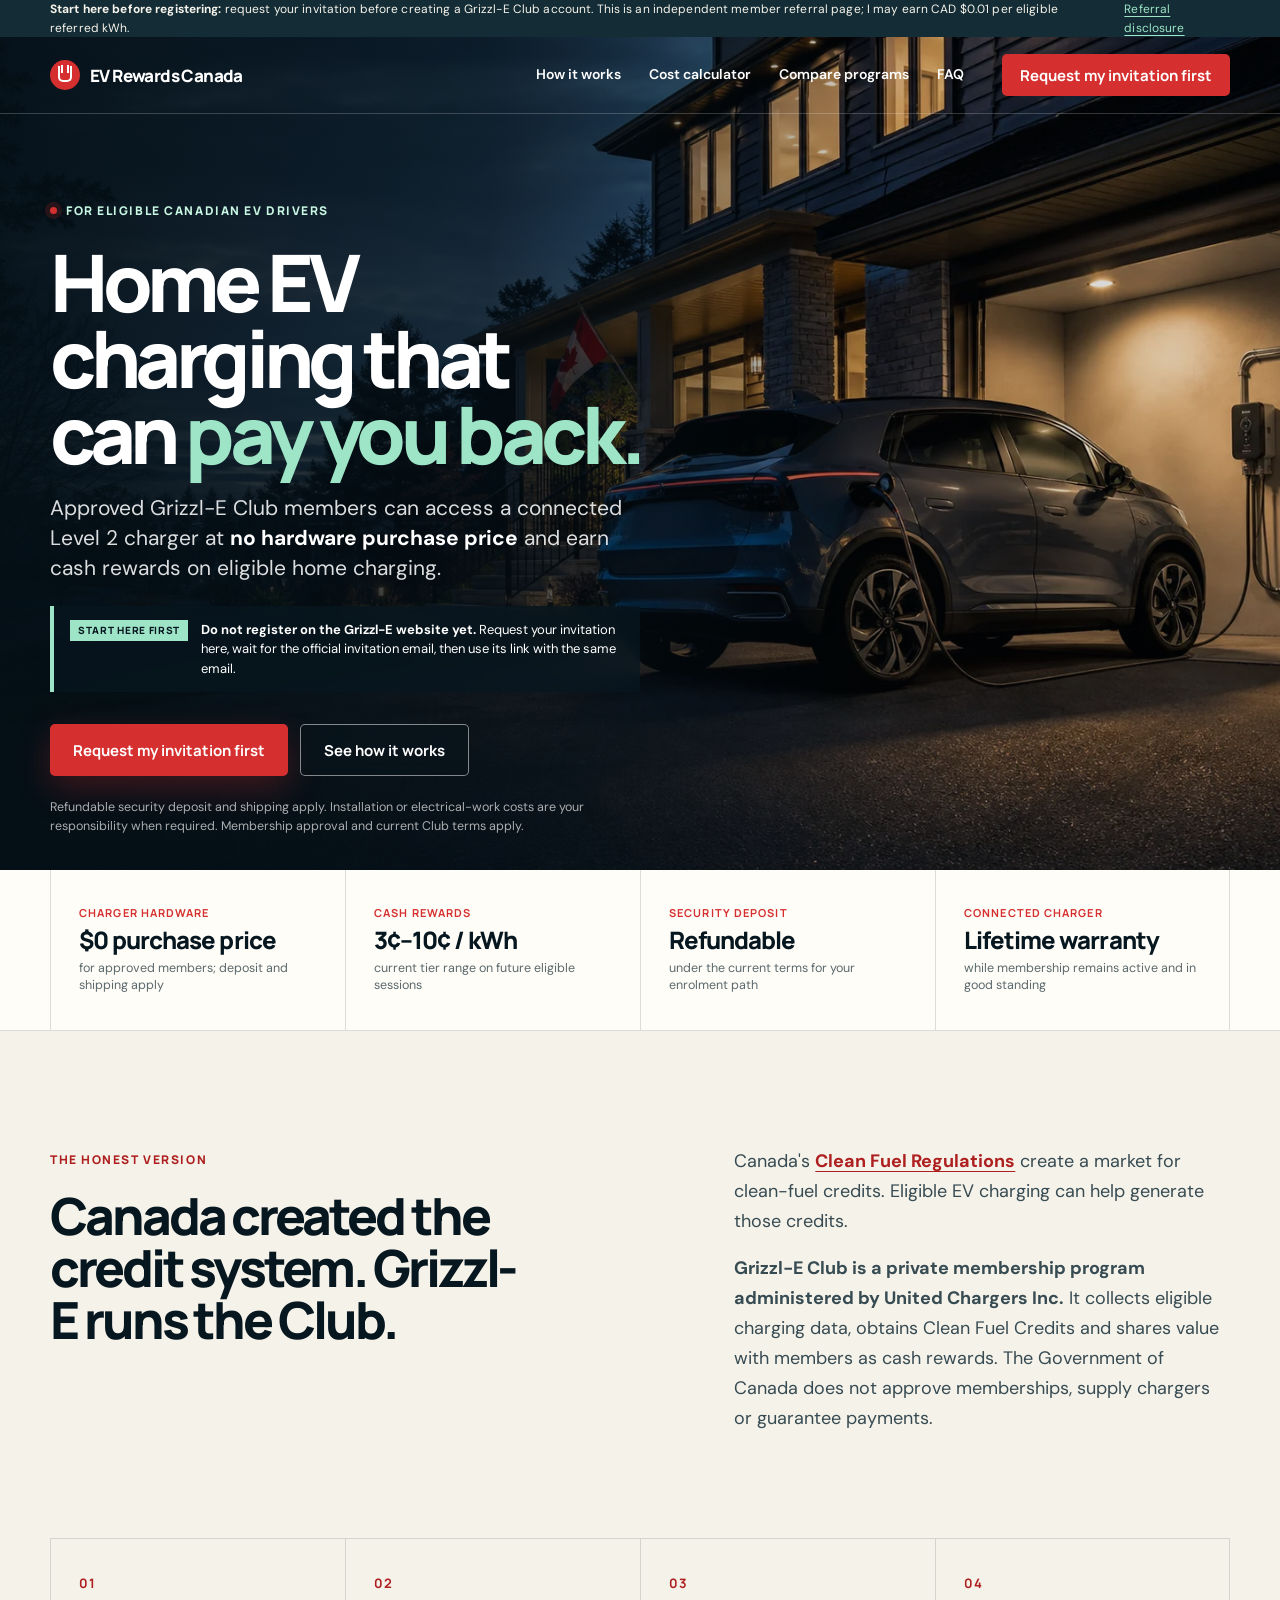
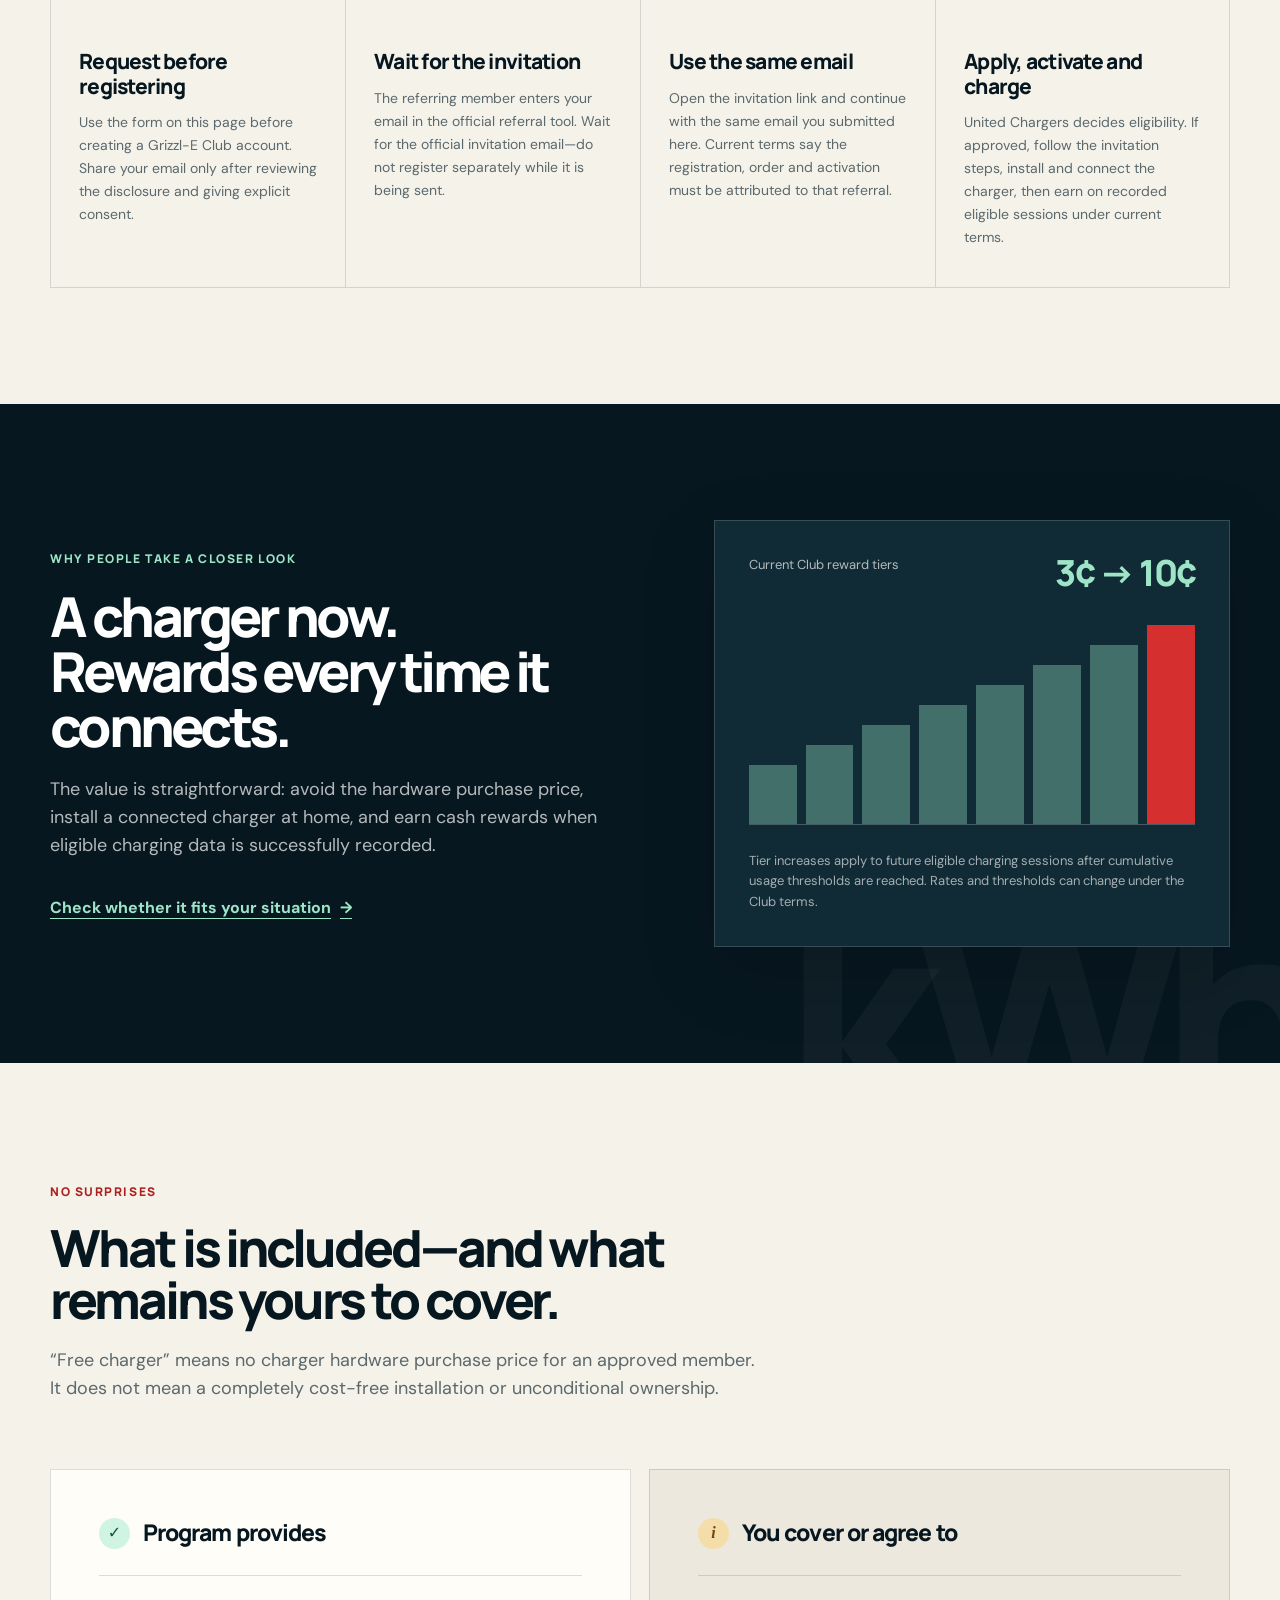
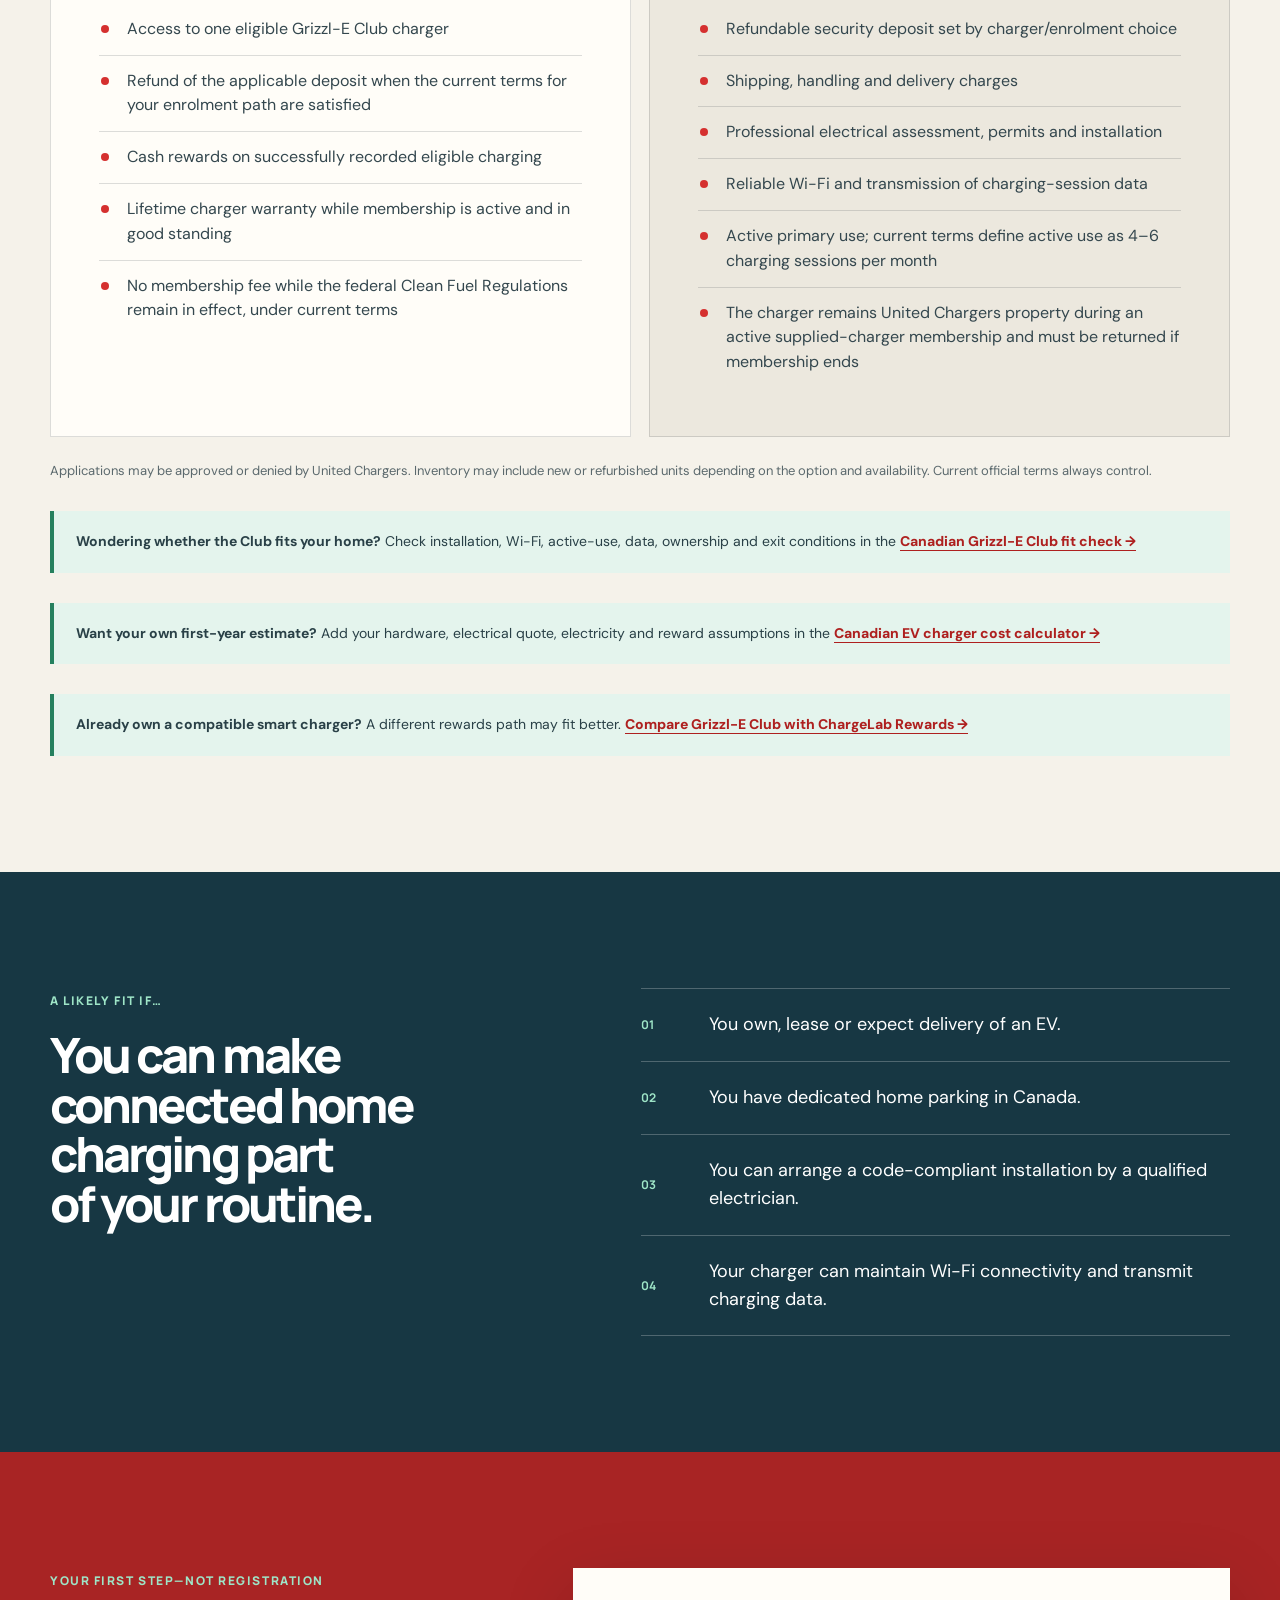
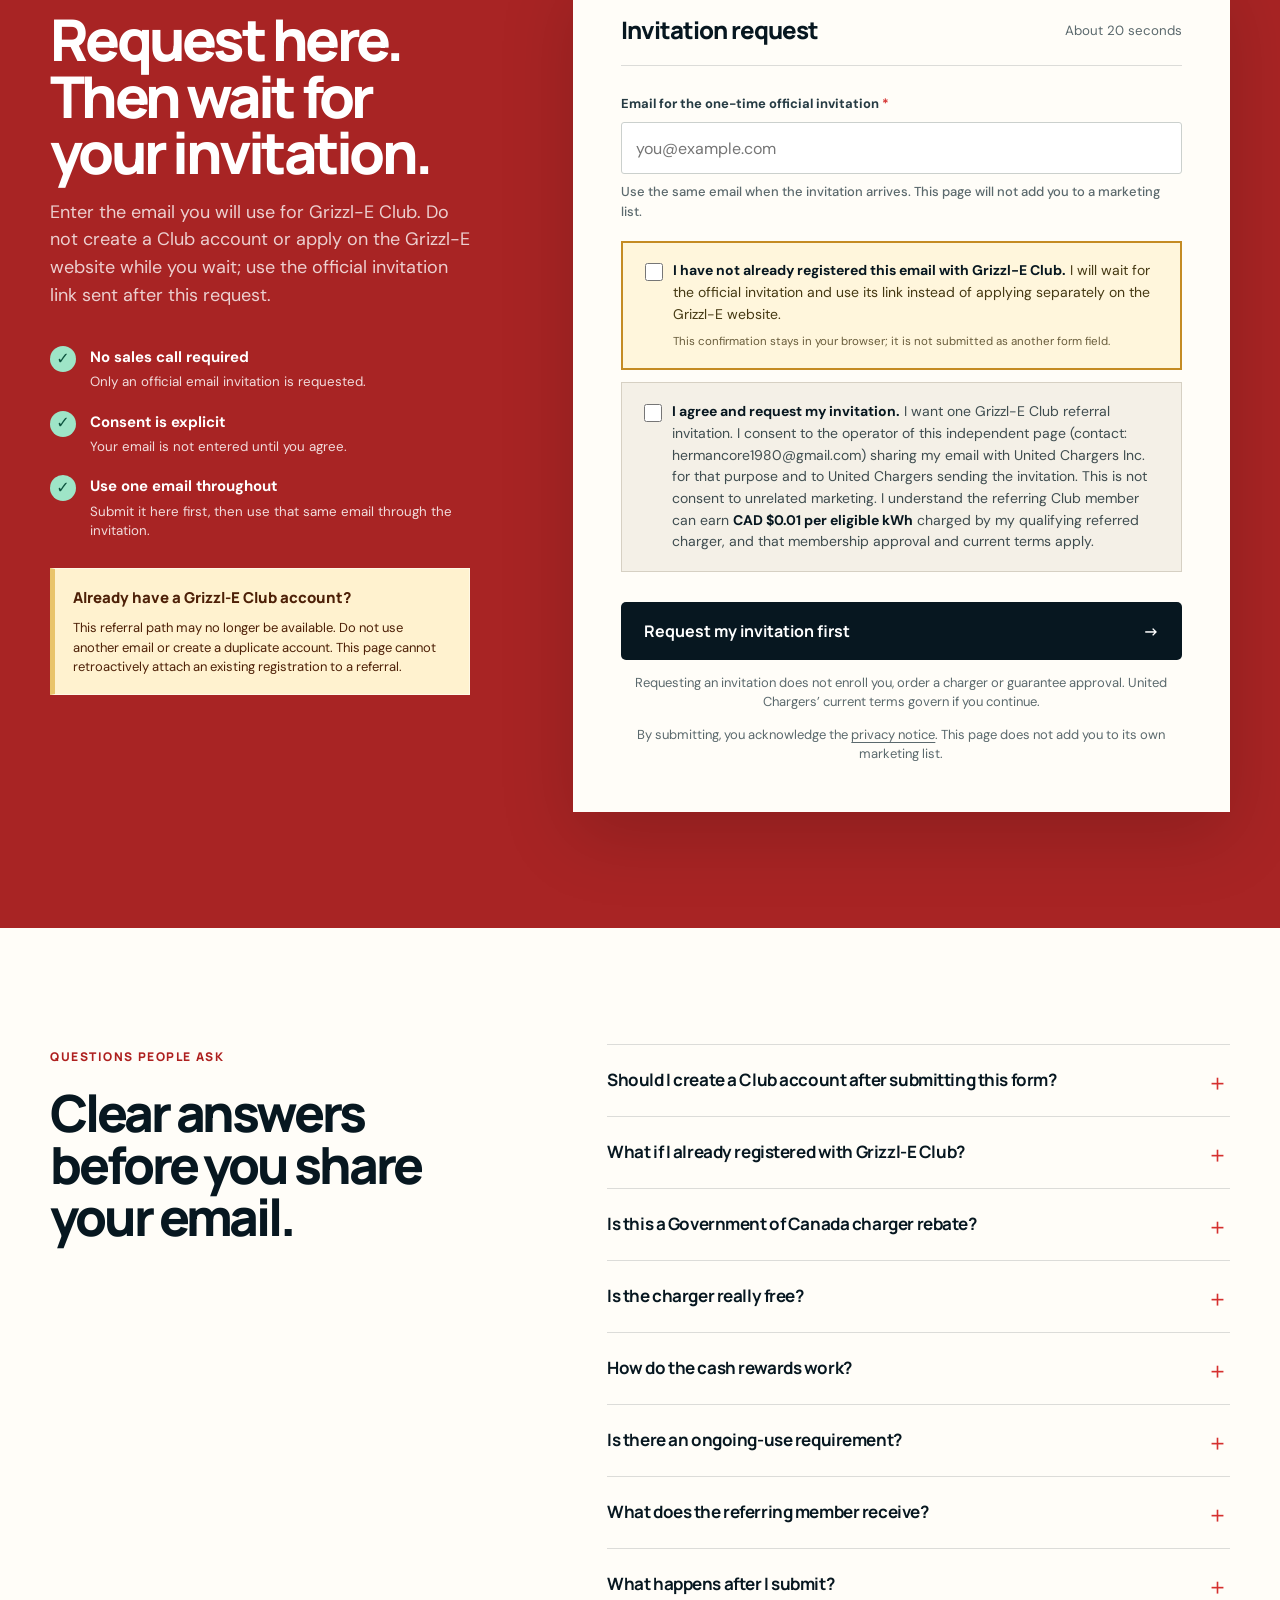
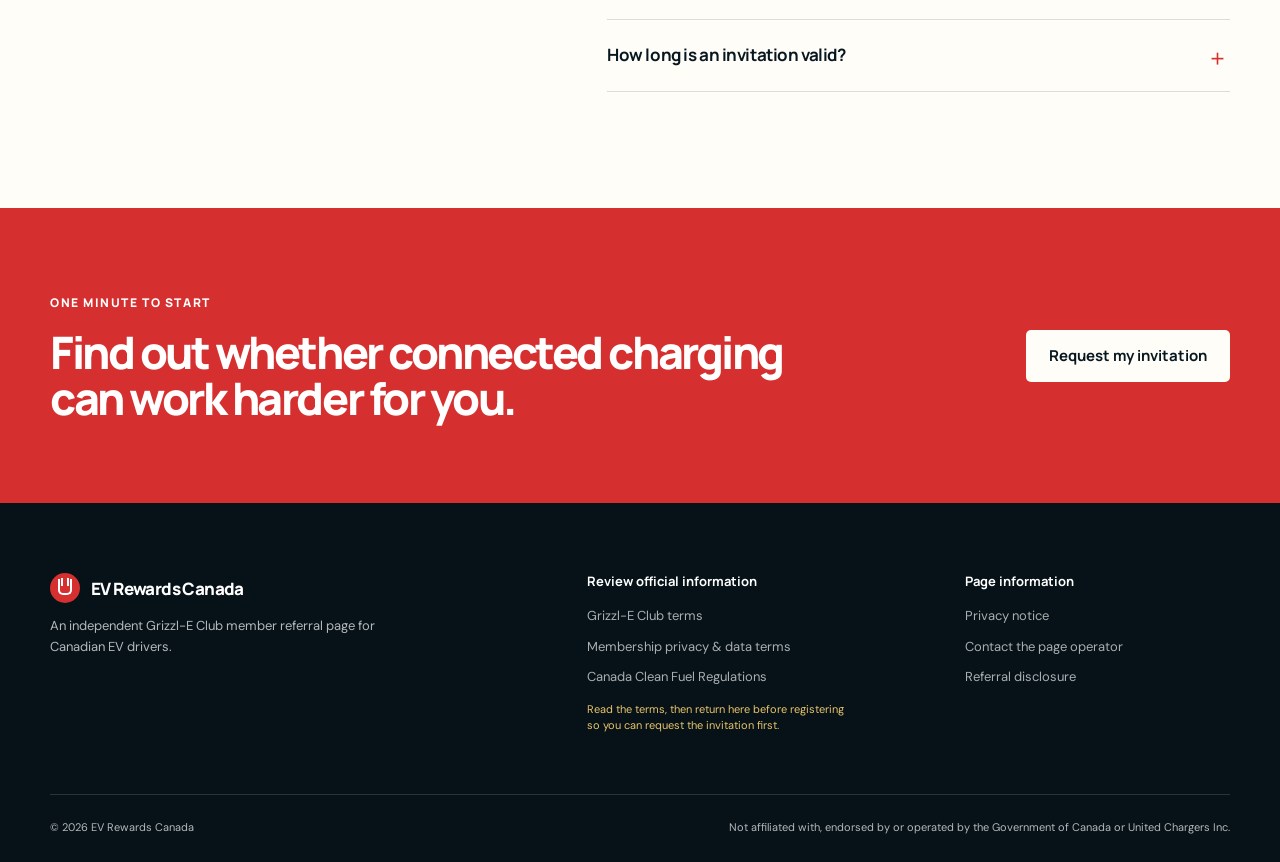
==== index.html @ 96d95bc6 "fix: refine invitation wait copy" ====
<!doctype html>
<html lang="en-CA">
<head>
  <meta charset="utf-8">
  <meta name="viewport" content="width=device-width,initial-scale=1,viewport-fit=cover">
  <meta name="theme-color" content="#071720">
  <meta name="robots" content="index,follow,max-image-preview:large">
  <meta name="description" content="Learn how eligible Canadian EV drivers can request a Grizzl-E Club charger at no hardware purchase price and earn cash rewards when charging at home. Terms, deposit, shipping and installation apply.">
  <link rel="canonical" href="https://www.evrewards.ca/">
  <meta property="og:type" content="website">
  <meta property="og:locale" content="en_CA">
  <meta property="og:site_name" content="EV Rewards Canada">
  <meta property="og:url" content="https://www.evrewards.ca/">
  <meta property="og:title" content="Grizzl-E Club charger at $0 hardware purchase price">
  <meta property="og:description" content="For eligible Canadian EV drivers. Approval, refundable deposit, shipping and installation or electrical-work costs may apply. Independent member referral.">
  <meta property="og:image" content="https://www.evrewards.ca/assets/og-ev-home.jpg">
  <meta property="og:image:secure_url" content="https://www.evrewards.ca/assets/og-ev-home.jpg">
  <meta property="og:image:width" content="1200">
  <meta property="og:image:height" content="630">
  <meta property="og:image:alt" content="An EV charging at a Canadian home with Grizzl-E Club offer terms and independent referral disclosure">
  <meta name="twitter:card" content="summary_large_image">
  <meta name="twitter:title" content="Grizzl-E Club charger at $0 hardware purchase price">
  <meta name="twitter:description" content="For eligible Canadian EV drivers. Approval, deposit, shipping and installation or electrical-work costs may apply.">
  <meta name="twitter:image" content="https://www.evrewards.ca/assets/og-ev-home.jpg">
  <meta name="twitter:image:alt" content="Canadian EV drivers: Grizzl-E Club charger at $0 hardware purchase price; costs and approval terms apply; independent member referral">
  <title>Home EV Charging Rewards | Independent Grizzl-E Club Referral</title>
  <link rel="icon" href="assets/favicon.svg" type="image/svg+xml">
  <link rel="preconnect" href="https://fonts.googleapis.com">
  <link rel="preconnect" href="https://fonts.gstatic.com" crossorigin>
  <link href="https://fonts.googleapis.com/css2?family=DM+Sans:wght@400;500;600;700&family=Manrope:wght@500;600;700;800&display=swap" rel="stylesheet">
  <link rel="stylesheet" href="styles.css?v=20260820-1">
</head>
<body>
  <a class="skip-link" href="#main">Skip to main content</a>

  <div class="disclosure-bar">
    <div class="wrap disclosure-inner">
      <span><strong>Start here before registering:</strong> request your invitation before creating a Grizzl-E Club account. This is an independent member referral page; I may earn CAD $0.01 per eligible referred kWh.</span>
      <a href="#referral-disclosure">Referral disclosure</a>
    </div>
  </div>

  <header class="site-header" id="top">
    <div class="wrap nav-wrap">
      <a class="brand" href="#top" aria-label="EV Rewards Canada home">
        <span class="brand-mark" aria-hidden="true"><span></span></span>
        <span>EV Rewards Canada</span>
      </a>
      <nav aria-label="Primary navigation">
        <a href="#how-it-works">How it works</a>
        <a href="ev-charger-cost-calculator-canada/">Cost calculator</a>
        <a href="grizzle-club-vs-chargelab-rewards-canada/">Compare programs</a>
        <a href="#faq">FAQ</a>
      </nav>
      <a class="button button-small" href="#request">Request my invitation first</a>
    </div>
  </header>

  <main id="main">
    <section class="hero">
      <img class="hero-image" src="assets/hero-ev-home.webp" alt="An electric vehicle charging at a Canadian home at dusk" width="1672" height="941" fetchpriority="high">
      <div class="hero-shade" aria-hidden="true"></div>
      <div class="wrap hero-content">
        <div class="hero-copy reveal">
          <div class="eyebrow"><span class="eyebrow-dot"></span> For eligible Canadian EV drivers</div>
          <h1>Home EV charging that can <em>pay you back.</em></h1>
          <p class="hero-lede">Approved Grizzl-E Club members can access a connected Level 2 charger at <strong>no hardware purchase price</strong> and earn cash rewards on eligible home charging.</p>
          <div class="invitation-first-callout" role="note">
            <span>Start here first</span>
            <p><strong>Do not register on the Grizzl-E website yet.</strong> Request your invitation here, wait for the official invitation email, then use its link with the same email.</p>
          </div>
          <div class="hero-actions">
            <a class="button button-primary" href="#request">Request my invitation first</a>
            <a class="button button-ghost" href="#how-it-works">See how it works</a>
          </div>
          <p class="hero-caveat">Refundable security deposit and shipping apply. Installation or electrical-work costs are your responsibility when required. Membership approval and current Club terms apply.</p>
        </div>
      </div>
    </section>

    <section class="quick-facts" aria-label="Program highlights">
      <div class="wrap facts-grid">
        <div class="fact reveal">
          <span class="fact-kicker">Charger hardware</span>
          <strong>$0 purchase price</strong>
          <span>for approved members; deposit and shipping apply</span>
        </div>
        <div class="fact reveal">
          <span class="fact-kicker">Cash rewards</span>
          <strong>3¢–10¢ / kWh</strong>
          <span>current tier range on future eligible sessions</span>
        </div>
        <div class="fact reveal">
          <span class="fact-kicker">Security deposit</span>
          <strong>Refundable</strong>
          <span>under the current terms for your enrolment path</span>
        </div>
        <div class="fact reveal">
          <span class="fact-kicker">Connected charger</span>
          <strong>Lifetime warranty</strong>
          <span>while membership remains active and in good standing</span>
        </div>
      </div>
    </section>

    <section class="section section-story" id="how-it-works">
      <div class="wrap split-intro">
        <div class="section-heading reveal">
          <span class="section-label">The honest version</span>
          <h2>Canada created the credit system. Grizzl-E runs the Club.</h2>
        </div>
        <div class="intro-copy reveal">
          <p>Canada's <a href="https://www.canada.ca/en/environment-climate-change/services/managing-pollution/energy-production/fuel-regulations/clean-fuel-regulations/about.html" target="_blank" rel="noopener">Clean Fuel Regulations</a> create a market for clean-fuel credits. Eligible EV charging can help generate those credits.</p>
          <p><strong>Grizzl-E Club is a private membership program administered by United Chargers Inc.</strong> It collects eligible charging data, obtains Clean Fuel Credits and shares value with members as cash rewards. The Government of Canada does not approve memberships, supply chargers or guarantee payments.</p>
        </div>
      </div>

      <div class="wrap process" role="group" aria-label="How the program works">
        <article class="process-step reveal">
          <span class="step-number">01</span>
          <h3>Request before registering</h3>
          <p>Use the form on this page before creating a Grizzl-E Club account. Share your email only after reviewing the disclosure and giving explicit consent.</p>
        </article>
        <article class="process-step reveal">
          <span class="step-number">02</span>
          <h3>Wait for the invitation</h3>
          <p>The referring member enters your email in the official referral tool. Wait for the official invitation email—do not register separately while it is being sent.</p>
        </article>
        <article class="process-step reveal">
          <span class="step-number">03</span>
          <h3>Use the same email</h3>
          <p>Open the invitation link and continue with the same email you submitted here. Current terms say the registration, order and activation must be attributed to that referral.</p>
        </article>
        <article class="process-step reveal">
          <span class="step-number">04</span>
          <h3>Apply, activate and charge</h3>
          <p>United Chargers decides eligibility. If approved, follow the invitation steps, install and connect the charger, then earn on recorded eligible sessions under current terms.</p>
        </article>
      </div>
    </section>

    <section class="section benefit-section">
      <div class="wrap benefit-layout">
        <div class="benefit-copy reveal">
          <span class="section-label light">Why people take a closer look</span>
          <h2>A charger now. Rewards every time it connects.</h2>
          <p>The value is straightforward: avoid the hardware purchase price, install a connected charger at home, and earn cash rewards when eligible charging data is successfully recorded.</p>
          <a class="text-link" href="#request">Check whether it fits your situation <span aria-hidden="true">→</span></a>
        </div>
        <div class="reward-ladder reveal" role="group" aria-label="Current cash reward tier range">
          <div class="ladder-head">
            <span>Current Club reward tiers</span>
            <strong>3¢ → 10¢</strong>
          </div>
          <div class="ladder-bars" aria-hidden="true">
            <span style="--h:30%"></span><span style="--h:40%"></span><span style="--h:50%"></span><span style="--h:60%"></span><span style="--h:70%"></span><span style="--h:80%"></span><span style="--h:90%"></span><span style="--h:100%"></span>
          </div>
          <p>Tier increases apply to future eligible charging sessions after cumulative usage thresholds are reached. Rates and thresholds can change under the Club terms.</p>
        </div>
      </div>
    </section>

    <section class="section" id="costs">
      <div class="wrap">
        <div class="section-heading narrow reveal">
          <span class="section-label">No surprises</span>
          <h2>What is included—and what remains yours to cover.</h2>
          <p>“Free charger” means no charger hardware purchase price for an approved member. It does not mean a completely cost-free installation or unconditional ownership.</p>
        </div>

        <div class="balance-grid">
          <article class="balance-card included reveal">
            <div class="balance-title"><span class="check-icon" aria-hidden="true">✓</span><h3>Program provides</h3></div>
            <ul>
              <li>Access to one eligible Grizzl-E Club charger</li>
              <li>Refund of the applicable deposit when the current terms for your enrolment path are satisfied</li>
              <li>Cash rewards on successfully recorded eligible charging</li>
              <li>Lifetime charger warranty while membership is active and in good standing</li>
              <li>No membership fee while the federal Clean Fuel Regulations remain in effect, under current terms</li>
            </ul>
          </article>
          <article class="balance-card responsibility reveal">
            <div class="balance-title"><span class="info-icon" aria-hidden="true">i</span><h3>You cover or agree to</h3></div>
            <ul>
              <li>Refundable security deposit set by charger/enrolment choice</li>
              <li>Shipping, handling and delivery charges</li>
              <li>Professional electrical assessment, permits and installation</li>
              <li>Reliable Wi-Fi and transmission of charging-session data</li>
              <li>Active primary use; current terms define active use as 4–6 charging sessions per month</li>
              <li>The charger remains United Chargers property during an active supplied-charger membership and must be returned if membership ends</li>
            </ul>
          </article>
        </div>
        <p class="terms-note reveal">Applications may be approved or denied by United Chargers. Inventory may include new or refurbished units depending on the option and availability. Current official terms always control.</p>
        <p class="comparison-promo reveal"><strong>Wondering whether the Club fits your home?</strong> Check installation, Wi-Fi, active-use, data, ownership and exit conditions in the <a href="is-grizzl-e-club-worth-it-canada/">Canadian Grizzl-E Club fit check →</a></p>
        <p class="comparison-promo reveal"><strong>Want your own first-year estimate?</strong> Add your hardware, electrical quote, electricity and reward assumptions in the <a href="ev-charger-cost-calculator-canada/">Canadian EV charger cost calculator →</a></p>
        <p class="comparison-promo reveal"><strong>Already own a compatible smart charger?</strong> A different rewards path may fit better. <a href="grizzle-club-vs-chargelab-rewards-canada/">Compare Grizzl-E Club with ChargeLab Rewards →</a></p>
      </div>
    </section>

    <section class="section fit-section">
      <div class="wrap fit-layout">
        <div class="fit-heading reveal">
          <span class="section-label">A likely fit if…</span>
          <h2>You can make connected home charging part of your routine.</h2>
        </div>
        <div class="fit-list reveal">
          <div><span>01</span><p>You own, lease or expect delivery of an EV.</p></div>
          <div><span>02</span><p>You have dedicated home parking in Canada.</p></div>
          <div><span>03</span><p>You can arrange a code-compliant installation by a qualified electrician.</p></div>
          <div><span>04</span><p>Your charger can maintain Wi-Fi connectivity and transmit charging data.</p></div>
        </div>
      </div>
    </section>

    <section class="section request-section" id="request">
      <div class="wrap request-layout">
        <div class="request-copy reveal">
          <span class="section-label light">Your first step—not registration</span>
          <h2>Request here. Then wait for your invitation.</h2>
          <p>Enter the email you will use for Grizzl-E Club. Do not create a Club account or apply on the Grizzl-E website while you wait; use the official invitation link sent after this request.</p>
          <div class="mini-proof">
            <span aria-hidden="true">✓</span>
            <div><strong>No sales call required</strong><small>Only an official email invitation is requested.</small></div>
          </div>
          <div class="mini-proof">
            <span aria-hidden="true">✓</span>
            <div><strong>Consent is explicit</strong><small>Your email is not entered until you agree.</small></div>
          </div>
          <div class="mini-proof">
            <span aria-hidden="true">✓</span>
            <div><strong>Use one email throughout</strong><small>Submit it here first, then use that same email through the invitation.</small></div>
          </div>
          <div class="already-registered-note" role="note">
            <strong>Already have a Grizzl-E Club account?</strong>
            <p>This referral path may no longer be available. Do not use another email or create a duplicate account. This page cannot retroactively attach an existing registration to a referral.</p>
          </div>
        </div>

        <div class="form-card reveal">
          <form id="lead-form" action="https://docs.google.com/forms/d/e/1FAIpQLScjHfMXqzjCqSEOenYSD5lNSnLQ9gwlrP4i1H_WJ5vR4VBIMg/formResponse" method="post" target="form-target" novalidate>
            <div class="form-heading">
              <span>Invitation request</span>
              <small>About 20 seconds</small>
            </div>

            <label class="field">
              <span>Email for the one-time official invitation <em>*</em></span>
              <input type="email" name="entry.330297441" autocomplete="email" inputmode="email" required maxlength="160" placeholder="you@example.com">
              <small>Use the same email when the invitation arrives. This page will not add you to a marketing list.</small>
            </label>

            <div class="eligibility-box">
              <label>
                <input id="not-registered" type="checkbox" required>
                <span><strong>I have not already registered this email with Grizzl-E Club.</strong> I will wait for the official invitation and use its link instead of applying separately on the Grizzl-E website.</span>
              </label>
              <small>This confirmation stays in your browser; it is not submitted as another form field.</small>
            </div>

            <div class="consent-box" id="referral-disclosure">
              <label>
                <input type="checkbox" name="entry.305444311" value="I agree and request my invitation" required>
                <span><strong>I agree and request my invitation.</strong> I want one Grizzl-E Club referral invitation. I consent to the operator of this independent page (contact: hermancore1980@gmail.com) sharing my email with United Chargers Inc. for that purpose and to United Chargers sending the invitation. This is not consent to unrelated marketing. I understand the referring Club member can earn <strong>CAD $0.01 per eligible kWh</strong> charged by my qualifying referred charger, and that membership approval and current terms apply.</span>
              </label>
            </div>

            <div class="honeypot" aria-hidden="true">
              <label>Leave this field empty <input type="text" name="website" tabindex="-1" autocomplete="off"></label>
            </div>
            <input type="hidden" name="entry.445895542" id="source-field" value="website">
            <input type="hidden" name="fvv" value="1">
            <input type="hidden" name="pageHistory" value="0">

            <div class="form-error" id="form-error" role="alert" aria-live="polite"></div>
            <button class="button button-submit" type="submit">
              <span>Request my invitation first</span><span aria-hidden="true">→</span>
            </button>
            <p class="form-privacy">Requesting an invitation does not enroll you, order a charger or guarantee approval. United Chargers’ current terms govern if you continue.</p>
            <p class="form-privacy">By submitting, you acknowledge the <a href="privacy.html">privacy notice</a>. This page does not add you to its own marketing list.</p>
          </form>

          <div class="success-state" id="success-state" hidden tabindex="-1">
            <span class="success-mark" aria-hidden="true">✓</span>
            <h3>Request received. Please wait for your invitation link to arrive by email.</h3>
            <p><strong>Do not register separately on the Grizzl-E website.</strong> Wait for the official invitation, open its link, and use the same email you submitted here.</p>
            <small>Check your inbox and spam folder. The referring member must add your email first, and the invitation may have a limited completion window.</small>
          </div>
          <iframe name="form-target" id="form-target" title="Form submission target" hidden></iframe>
        </div>
      </div>
    </section>

    <section class="section faq-section" id="faq">
      <div class="wrap faq-layout">
        <div class="section-heading reveal">
          <span class="section-label">Questions people ask</span>
          <h2>Clear answers before you share your email.</h2>
        </div>
        <div class="faq-list reveal">
          <details>
            <summary>Should I create a Club account after submitting this form?</summary>
            <p>No. Wait for the official referral invitation. Registering independently before using that invitation can prevent the referral from being attributed. When the invitation arrives, open its link and use the same email you submitted here.</p>
          </details>
          <details>
            <summary>What if I already registered with Grizzl-E Club?</summary>
            <p>Do not create another account or use a different email to try again. An existing registration may not be eligible for retroactive referral attribution, and United Chargers’ records and decisions control.</p>
          </details>
          <details>
            <summary>Is this a Government of Canada charger rebate?</summary>
            <p>No. Grizzl-E Club is a private program run by United Chargers. Its cash-reward model uses Canada's Clean Fuel Regulations credit system, but the federal government does not approve members, supply chargers or guarantee Club rewards.</p>
          </details>
          <details>
            <summary>Is the charger really free?</summary>
            <p>Approved members pay no hardware purchase price for a supplied Club charger. You still pay the applicable refundable security deposit, shipping and professional installation costs. During an active supplied-charger membership, the charger remains United Chargers property and must be returned if membership ends.</p>
          </details>
          <details>
            <summary>How do the cash rewards work?</summary>
            <p>Rewards accrue after eligible charging sessions based on successfully recorded kWh and the member's current tier. Current published tiers range from 3¢ to 10¢ per kWh. Missing data caused by connectivity or system issues is not necessarily credited later.</p>
          </details>
          <details>
            <summary>Is there an ongoing-use requirement?</summary>
            <p>Yes. Current Club terms say the supplied charger must be used actively as the primary EV-charging source and define active use as 4–6 charging sessions per month. United Chargers can determine whether the requirement is met, and current terms always control.</p>
          </details>
          <details>
            <summary>What does the referring member receive?</summary>
            <p>If you register, activate a qualifying charger and remain eligible, the referring Club member can earn CAD $0.01 for each eligible kWh your charger records. This does not reduce your own Club reward. Your charging rewards are determined under current Club terms.</p>
          </details>
          <details>
            <summary>What happens after I submit?</summary>
            <p>Your request and consent are recorded. The referring member uses your email in the official Grizzl-E Club referral tool. United Chargers sends the invitation and independently decides your application, charger and program eligibility.</p>
          </details>
          <details>
            <summary>How long is an invitation valid?</summary>
            <p>Current referral terms say invitations, links or codes may expire 15 days after issuance and may require all program steps to be completed within the applicable window. Act promptly and follow the official invitation instructions.</p>
          </details>
        </div>
      </div>
    </section>

    <section class="final-cta">
      <div class="wrap final-cta-inner reveal">
        <div><span class="section-label light">One minute to start</span><h2>Find out whether connected charging can work harder for you.</h2></div>
        <a class="button button-light" href="#request">Request my invitation</a>
      </div>
    </section>
  </main>

  <footer>
    <div class="wrap footer-grid">
      <div>
        <a class="brand footer-brand" href="#top"><span class="brand-mark" aria-hidden="true"><span></span></span><span>EV Rewards Canada</span></a>
        <p>An independent Grizzl-E Club member referral page for Canadian EV drivers.</p>
      </div>
      <div>
        <strong>Review official information</strong>
        <a href="https://club.grizzl-e.com/en/terms" target="_blank" rel="noopener">Grizzl-E Club terms</a>
        <a href="https://club.grizzl-e.com/en/privacy-data-collection" target="_blank" rel="noopener">Membership privacy & data terms</a>
        <a href="https://www.canada.ca/en/environment-climate-change/services/managing-pollution/energy-production/fuel-regulations/clean-fuel-regulations/about.html" target="_blank" rel="noopener">Canada Clean Fuel Regulations</a>
        <small class="footer-sequence-note">Read the terms, then return here before registering so you can request the invitation first.</small>
      </div>
      <div>
        <strong>Page information</strong>
        <a href="privacy.html">Privacy notice</a>
        <a href="mailto:hermancore1980@gmail.com">Contact the page operator</a>
        <a href="#referral-disclosure">Referral disclosure</a>
      </div>
    </div>
    <div class="wrap footer-bottom">
      <span>© <span id="year"></span> EV Rewards Canada</span>
      <span>Not affiliated with, endorsed by or operated by the Government of Canada or United Chargers Inc.</span>
    </div>
  </footer>

  <div class="mobile-cta" aria-hidden="false"><a class="button button-primary" href="#request">Request my invitation</a></div>
  <script src="analytics.js?v=20260816-1"></script>
  <script src="script.js?v=20260820-1" defer></script>
</body>
</html>
---- styles.css ----
:root {
  --ink: #071720;
  --ink-2: #0d2631;
  --paper: #f5f2ea;
  --paper-2: #ece8de;
  --white: #fffdf8;
  --muted: #5b696d;
  --line: rgba(7, 23, 32, 0.14);
  --red: #d5302f;
  --red-dark: #ae201f;
  --mint: #9ee5c7;
  --gold: #e9c46a;
  --radius: 5px;
  --shadow: 0 24px 70px rgba(0, 0, 0, 0.16);
  --wrap: min(1180px, calc(100% - 40px));
}

* { box-sizing: border-box; }
html { scroll-behavior: smooth; scroll-padding-top: 96px; }
body {
  margin: 0;
  color: var(--ink);
  background: var(--paper);
  font-family: "DM Sans", system-ui, -apple-system, BlinkMacSystemFont, "Segoe UI", sans-serif;
  font-size: 16px;
  line-height: 1.55;
  -webkit-font-smoothing: antialiased;
}
img { max-width: 100%; display: block; }
a { color: inherit; }
button, input, select { font: inherit; }
button, a { -webkit-tap-highlight-color: transparent; }
::selection { background: var(--gold); color: var(--ink); }

.skip-link {
  position: fixed;
  left: 12px;
  top: -80px;
  z-index: 999;
  padding: 10px 14px;
  color: var(--white);
  background: var(--ink);
  border-radius: var(--radius);
  transition: top .2s ease;
}
.skip-link:focus { top: 12px; }
.wrap { width: var(--wrap); margin-inline: auto; }

.disclosure-bar {
  position: relative;
  z-index: 30;
  color: #f6f3eb;
  background: #132c35;
  font-size: 12px;
  letter-spacing: .01em;
}
.disclosure-inner {
  min-height: 34px;
  display: flex;
  align-items: center;
  justify-content: space-between;
  gap: 20px;
}
.disclosure-inner a { color: var(--mint); text-underline-offset: 3px; }

.site-header {
  position: relative;
  margin-bottom: -77px;
  z-index: 20;
  color: white;
  border-bottom: 1px solid rgba(255, 255, 255, .2);
  transition: background .2s ease, box-shadow .2s ease, color .2s ease;
}
.site-header.is-sticky {
  position: fixed;
  top: 0;
  left: 0;
  right: 0;
  margin-bottom: 0;
  color: var(--ink);
  background: rgba(255, 253, 248, .96);
  border-bottom-color: var(--line);
  box-shadow: 0 8px 30px rgba(7, 23, 32, .08);
  backdrop-filter: blur(12px);
}
.nav-wrap { min-height: 76px; display: flex; align-items: center; gap: 34px; }
.brand {
  display: inline-flex;
  align-items: center;
  gap: 10px;
  color: inherit;
  font: 800 17px/1 "Manrope", sans-serif;
  letter-spacing: -.035em;
  text-decoration: none;
  white-space: nowrap;
}
.brand-mark {
  position: relative;
  width: 30px;
  height: 30px;
  display: inline-grid;
  place-items: center;
  background: var(--red);
  border-radius: 50%;
}
.brand-mark::before {
  content: "";
  width: 10px;
  height: 14px;
  border: 2px solid white;
  border-top: 0;
  border-radius: 0 0 5px 5px;
  transform: translateY(2px);
}
.brand-mark::after {
  content: "";
  position: absolute;
  width: 2px;
  height: 8px;
  background: white;
  top: 5px;
  left: 11px;
  box-shadow: 6px 0 0 white;
}
.nav-wrap nav { display: flex; align-items: center; gap: 28px; margin-left: auto; }
.nav-wrap nav a { color: inherit; font-weight: 600; font-size: 14px; text-decoration: none; }
.nav-wrap nav a:hover { opacity: .68; }

.button {
  min-height: 52px;
  display: inline-flex;
  align-items: center;
  justify-content: center;
  gap: 12px;
  padding: 0 23px;
  border: 0;
  border-radius: var(--radius);
  font: 700 15px/1 "Manrope", sans-serif;
  text-decoration: none;
  cursor: pointer;
  transition: transform .18s ease, background .18s ease, color .18s ease, box-shadow .18s ease;
}
.button:hover { transform: translateY(-2px); }
.button:focus-visible, a:focus-visible, summary:focus-visible, input:focus-visible, select:focus-visible {
  outline: 3px solid var(--gold);
  outline-offset: 3px;
}
.button-small { min-height: 42px; margin-left: 4px; padding-inline: 18px; background: var(--red); color: white; }
.button-primary { color: white; background: var(--red); box-shadow: 0 12px 34px rgba(213, 48, 47, .28); }
.button-primary:hover, .button-small:hover { background: var(--red-dark); }
.button-ghost { color: white; border: 1px solid rgba(255,255,255,.5); background: rgba(7,23,32,.22); backdrop-filter: blur(8px); }
.button-ghost:hover { background: rgba(255,255,255,.13); }
.button-light { background: var(--white); color: var(--ink); }

.hero { position: relative; min-height: 740px; overflow: hidden; color: white; background: #0c1d27; }
.hero-image { position: absolute; inset: 0; width: 100%; height: 100%; object-fit: cover; object-position: 58% center; }
.hero-shade {
  position: absolute;
  inset: 0;
  background: linear-gradient(90deg, rgba(4, 15, 22, .94) 0%, rgba(4, 15, 22, .72) 38%, rgba(4, 15, 22, .18) 68%, rgba(4, 15, 22, .12) 100%);
}
.hero-content { position: relative; min-height: 740px; display: flex; align-items: center; padding-top: 92px; }
.hero-copy { width: min(640px, 66%); padding-block: 68px 34px; }
.eyebrow, .section-label {
  display: inline-flex;
  align-items: center;
  gap: 9px;
  color: var(--red);
  font: 800 12px/1.2 "Manrope", sans-serif;
  letter-spacing: .13em;
  text-transform: uppercase;
}
.eyebrow { color: #c7f6e2; }
.section-label { color: var(--red-dark); }
.eyebrow-dot { width: 7px; height: 7px; background: var(--red); border-radius: 50%; box-shadow: 0 0 0 5px rgba(213,48,47,.17); }
.hero h1 {
  max-width: 640px;
  margin: 22px 0 20px;
  font: 800 clamp(3.2rem, 6.2vw, 6rem)/.96 "Manrope", sans-serif;
  letter-spacing: -.068em;
  text-wrap: balance;
}
.hero h1 em { color: var(--mint); font-style: normal; }
.hero-lede { max-width: 590px; margin: 0; color: rgba(255,255,255,.86); font-size: clamp(18px, 2vw, 21px); line-height: 1.45; }
.hero-lede strong { color: white; }
.invitation-first-callout { max-width: 590px; display: grid; grid-template-columns: auto 1fr; gap: 13px; align-items: start; margin-top: 22px; padding: 14px 16px; color: white; border-left: 4px solid var(--mint); background: rgba(7,23,32,.72); backdrop-filter: blur(8px); }
.invitation-first-callout > span { padding: 5px 8px; color: var(--ink); background: var(--mint); font: 800 10px/1.1 "Manrope",sans-serif; letter-spacing: .07em; text-transform: uppercase; white-space: nowrap; }
.invitation-first-callout p { margin: 0; font-size: 13px; line-height: 1.5; }
.hero-actions { display: flex; flex-wrap: wrap; gap: 12px; margin-top: 32px; }
.hero-caveat { max-width: 580px; margin: 22px 0 0; color: rgba(255,255,255,.66); font-size: 12.5px; line-height: 1.5; }

.quick-facts { position: relative; z-index: 3; border-bottom: 1px solid var(--line); background: var(--white); }
.facts-grid { display: grid; grid-template-columns: repeat(4, 1fr); }
.fact { min-height: 160px; display: flex; flex-direction: column; justify-content: center; padding: 26px 28px; border-left: 1px solid var(--line); }
.fact:last-child { border-right: 1px solid var(--line); }
.fact-kicker { margin-bottom: 8px; color: var(--red); font: 700 11px/1.2 "Manrope",sans-serif; letter-spacing: .1em; text-transform: uppercase; }
.fact strong { font: 800 24px/1.1 "Manrope", sans-serif; letter-spacing: -.04em; }
.fact > span:last-child { margin-top: 7px; color: var(--muted); font-size: 12.5px; line-height: 1.35; }

.section { padding: 116px 0; }
.section-story { background: var(--paper); }
.split-intro { display: grid; grid-template-columns: 1.08fr .92fr; gap: clamp(40px, 8vw, 110px); align-items: start; }
.section-heading h2, .fit-heading h2 {
  margin: 17px 0 0;
  font: 800 clamp(2.3rem, 4vw, 4.25rem)/1.02 "Manrope",sans-serif;
  letter-spacing: -.06em;
  text-wrap: balance;
}
.intro-copy p { margin: 0 0 18px; color: #374b52; font-size: 18px; line-height: 1.66; }
.intro-copy a { color: var(--red-dark); font-weight: 700; text-underline-offset: 4px; }
.process { display: grid; grid-template-columns: repeat(4, 1fr); margin-top: 86px; border-top: 1px solid var(--line); border-bottom: 1px solid var(--line); }
.process-step { min-height: 310px; padding: 32px 28px 38px; border-left: 1px solid var(--line); }
.process-step:last-child { border-right: 1px solid var(--line); }
.step-number { color: var(--red-dark); font: 700 13px/1 "Manrope",sans-serif; letter-spacing: .08em; }
.process-step h3 { margin: 54px 0 13px; font: 800 21px/1.15 "Manrope",sans-serif; letter-spacing: -.035em; }
.process-step p { margin: 0; color: var(--muted); font-size: 14px; line-height: 1.65; }

.benefit-section { position: relative; color: white; background: var(--ink); overflow: hidden; }
.benefit-section::after { content: "kWh"; position: absolute; right: -30px; bottom: -90px; color: rgba(255,255,255,.035); font: 800 280px/1 "Manrope",sans-serif; letter-spacing: -.1em; pointer-events: none; }
.benefit-layout { position: relative; z-index: 1; display: grid; grid-template-columns: 1.03fr .97fr; gap: clamp(50px, 9vw, 130px); align-items: center; }
.section-label.light { color: var(--mint); }
.benefit-copy h2 { max-width: 650px; margin: 18px 0 22px; font: 800 clamp(2.5rem, 4.3vw, 4.6rem)/1 "Manrope",sans-serif; letter-spacing: -.065em; }
.benefit-copy p { max-width: 610px; color: rgba(255,255,255,.7); font-size: 18px; }
.text-link { display: inline-flex; gap: 9px; margin-top: 19px; color: var(--mint); font-weight: 700; text-underline-offset: 5px; }
.reward-ladder { min-height: 410px; padding: 34px; border: 1px solid rgba(255,255,255,.16); background: #102b35; box-shadow: var(--shadow); }
.ladder-head { display: flex; align-items: flex-start; justify-content: space-between; gap: 30px; }
.ladder-head span { color: rgba(255,255,255,.68); font-size: 13px; }
.ladder-head strong { color: var(--mint); font: 800 36px/1 "Manrope",sans-serif; letter-spacing: -.05em; white-space: nowrap; }
.ladder-bars { height: 200px; display: flex; align-items: flex-end; gap: 9px; margin: 34px 0 26px; border-bottom: 1px solid rgba(255,255,255,.22); }
.ladder-bars span { height: var(--h); flex: 1; background: var(--mint); opacity: .36; }
.ladder-bars span:last-child { background: var(--red); opacity: 1; }
.reward-ladder p { margin: 0; color: rgba(255,255,255,.62); font-size: 13px; }

.section-heading.narrow { max-width: 840px; }
.section-heading.narrow > p { max-width: 720px; margin-top: 22px; color: var(--muted); font-size: 18px; }
.balance-grid { display: grid; grid-template-columns: 1fr 1fr; gap: 18px; margin-top: 66px; }
.balance-card { padding: clamp(28px, 4vw, 48px); border: 1px solid var(--line); background: var(--white); }
.balance-card.responsibility { background: var(--paper-2); }
.balance-title { display: flex; align-items: center; gap: 13px; padding-bottom: 26px; border-bottom: 1px solid var(--line); }
.balance-title h3 { margin: 0; font: 800 23px/1.2 "Manrope",sans-serif; letter-spacing: -.04em; }
.check-icon, .info-icon { width: 31px; height: 31px; display: inline-grid; place-items: center; flex: 0 0 auto; border-radius: 50%; font-weight: 800; }
.check-icon { color: #0d533e; background: #cff4e3; }
.info-icon { color: #6f4813; background: #f4dda8; font-family: Georgia, serif; font-style: italic; }
.balance-card ul { list-style: none; margin: 28px 0 0; padding: 0; }
.balance-card li { position: relative; padding: 13px 0 13px 28px; color: #34474e; border-bottom: 1px solid var(--line); }
.balance-card li:last-child { border-bottom: 0; }
.balance-card li::before { content: ""; position: absolute; left: 2px; top: 21px; width: 8px; height: 8px; background: var(--red); border-radius: 50%; }
.terms-note { margin: 24px 0 0; color: var(--muted); font-size: 13px; }
.comparison-promo { margin: 30px 0 0; padding: 20px 22px; color: #294047; background: #e4f4ed; border-left: 4px solid #25805e; font-size: 14px; }
.comparison-promo a { color: var(--red-dark); font-weight: 800; text-underline-offset: 4px; }

.fit-section { color: white; background: #173743; }
.fit-heading .section-label { color: var(--mint); }
.fit-layout { display: grid; grid-template-columns: .88fr 1.12fr; gap: clamp(50px, 10vw, 150px); align-items: start; }
.fit-heading h2 { font-size: clamp(2.3rem, 3.8vw, 4rem); }
.fit-list { border-top: 1px solid rgba(255,255,255,.24); }
.fit-list > div { display: grid; grid-template-columns: 52px 1fr; gap: 16px; align-items: center; padding: 22px 0; border-bottom: 1px solid rgba(255,255,255,.24); }
.fit-list span { color: var(--mint); font: 700 12px/1 "Manrope",sans-serif; }
.fit-list p { margin: 0; font-size: 18px; }

.request-section { color: white; background: #a82424; }
.request-layout { display: grid; grid-template-columns: .78fr 1.22fr; gap: clamp(40px, 8vw, 110px); align-items: start; }
.request-copy { position: sticky; top: 110px; }
.request-copy h2 { margin: 18px 0; font: 800 clamp(2.7rem, 4.5vw, 4.7rem)/.98 "Manrope",sans-serif; letter-spacing: -.065em; }
.request-copy > p { max-width: 480px; margin-bottom: 36px; color: rgba(255,255,255,.78); font-size: 18px; }
.mini-proof { display: grid; grid-template-columns: 28px 1fr; gap: 12px; margin: 19px 0; align-items: start; }
.mini-proof > span { width: 26px; height: 26px; display: grid; place-items: center; color: #0d533e; background: var(--mint); border-radius: 50%; font-weight: 800; }
.mini-proof strong, .mini-proof small { display: block; }
.mini-proof strong { font-size: 15px; }
.mini-proof small { margin-top: 3px; color: rgba(255,255,255,.84); line-height: 1.45; }
.already-registered-note { max-width: 490px; margin-top: 28px; padding: 17px 18px; color: #4d2007; border: 1px solid rgba(255,255,255,.48); border-left: 5px solid var(--gold); background: #fff2cf; }
.already-registered-note strong { font: 800 15px/1.3 "Manrope",sans-serif; }
.already-registered-note p { margin: 7px 0 0; font-size: 13px; line-height: 1.52; }
.form-card { position: relative; color: var(--ink); background: var(--white); padding: clamp(26px, 4vw, 48px); box-shadow: var(--shadow); }
.form-heading { display: flex; align-items: center; justify-content: space-between; margin-bottom: 28px; padding-bottom: 20px; border-bottom: 1px solid var(--line); }
.form-heading span { font: 800 24px/1.2 "Manrope",sans-serif; letter-spacing: -.04em; }
.form-heading small { color: var(--muted); }
.field { display: block; margin-bottom: 20px; }
.field-row { display: grid; grid-template-columns: 1fr 1fr; gap: 14px; }
.field > span, .choice-field legend { display: block; margin-bottom: 8px; color: #263b43; font-weight: 700; font-size: 13px; }
.field em, .choice-field em { color: var(--red); font-style: normal; }
.field small { margin-left: 6px; color: var(--muted); font-weight: 500; }
.field > small { display: block; margin: 8px 0 0; font-size: 13px; line-height: 1.5; }
.field input, .field select {
  width: 100%;
  height: 52px;
  padding: 0 14px;
  color: var(--ink);
  border: 1px solid #cbd0cd;
  border-radius: 3px;
  background: white;
  transition: border .15s ease, box-shadow .15s ease;
}
.field input:hover, .field select:hover { border-color: #889499; }
.field input:focus, .field select:focus { border-color: var(--ink); box-shadow: 0 0 0 3px rgba(7,23,32,.09); outline: 0; }
.choice-field { min-width: 0; margin: 0 0 20px; padding: 0; border: 0; }
.choice-grid { display: grid; grid-template-columns: repeat(3, 1fr); gap: 8px; }
.choice-grid label { cursor: pointer; }
.choice-grid input { position: absolute; opacity: 0; pointer-events: none; }
.choice-grid span { min-height: 58px; display: flex; align-items: center; justify-content: center; padding: 8px 11px; border: 1px solid #cbd0cd; border-radius: 3px; color: #3b4b50; text-align: center; font-size: 12px; line-height: 1.25; transition: all .15s ease; }
.choice-grid input:checked + span { color: var(--ink); border-color: var(--ink); background: #e3f3ec; box-shadow: inset 0 0 0 1px var(--ink); font-weight: 700; }
.choice-grid input:focus-visible + span { outline: 3px solid var(--gold); outline-offset: 3px; }
.eligibility-box { margin: 5px 0 12px; padding: 17px 18px; border: 2px solid #c48b23; background: #fff6dc; }
.eligibility-box label { display: grid; grid-template-columns: 20px 1fr; gap: 12px; align-items: start; cursor: pointer; }
.eligibility-box input { width: 18px; height: 18px; margin-top: 3px; accent-color: var(--red); }
.eligibility-box span { color: #453913; font-size: 14px; line-height: 1.55; }
.eligibility-box strong { color: var(--ink); }
.eligibility-box > small { display: block; margin: 9px 0 0 32px; color: #695d3c; font-size: 11.5px; line-height: 1.45; }
.consent-box { margin-top: 5px; padding: 18px; border: 1px solid #d6d0c3; background: #f4f0e7; }
.consent-box label { display: grid; grid-template-columns: 20px 1fr; gap: 12px; align-items: start; cursor: pointer; }
.consent-box input { width: 18px; height: 18px; margin-top: 3px; accent-color: var(--red); }
.consent-box span { color: #3f4d50; font-size: 14px; line-height: 1.55; }
.consent-box strong { color: var(--ink); }
.honeypot { position: absolute !important; width: 1px !important; height: 1px !important; padding: 0 !important; margin: -1px !important; overflow: hidden !important; clip: rect(0 0 0 0) !important; clip-path: inset(50%) !important; white-space: nowrap !important; border: 0 !important; }
.honeypot * { width: 1px !important; height: 1px !important; padding: 0 !important; margin: 0 !important; }
.form-error { min-height: 20px; margin-top: 10px; color: #a01919; font-size: 13px; font-weight: 700; }
.button-submit { width: 100%; min-height: 58px; justify-content: space-between; color: white; background: var(--ink); font-size: 16px; }
.button-submit:hover { background: #173743; }
.button-submit:disabled { cursor: wait; opacity: .66; transform: none; }
.form-privacy { margin: 13px 0 0; color: var(--muted); font-size: 13px; line-height: 1.5; text-align: center; }
.form-privacy a { text-underline-offset: 3px; }
.success-state { min-height: 530px; display: flex; flex-direction: column; align-items: center; justify-content: center; text-align: center; }
.success-state[hidden] { display: none; }
.success-mark { width: 66px; height: 66px; display: grid; place-items: center; color: #0d533e; background: #d3f3e4; border-radius: 50%; font-size: 28px; font-weight: 800; }
.success-state h3 { margin: 22px 0 10px; font: 800 34px/1.1 "Manrope",sans-serif; letter-spacing: -.05em; }
.success-state p { max-width: 470px; margin: 0; color: #405258; }
.success-state small { max-width: 420px; margin-top: 16px; color: var(--muted); }

.faq-section { background: var(--white); }
.faq-layout { display: grid; grid-template-columns: .83fr 1.17fr; gap: clamp(50px, 9vw, 130px); align-items: start; }
.faq-list { border-top: 1px solid var(--line); }
details { border-bottom: 1px solid var(--line); }
summary { position: relative; padding: 24px 42px 24px 0; list-style: none; cursor: pointer; font: 700 17px/1.35 "Manrope",sans-serif; letter-spacing: -.025em; }
summary::-webkit-details-marker { display: none; }
summary::after { content: "+"; position: absolute; right: 5px; top: 21px; color: var(--red); font-size: 26px; font-weight: 400; }
details[open] summary::after { content: "–"; }
details p { max-width: 650px; margin: -5px 42px 24px 0; color: var(--muted); font-size: 14px; line-height: 1.7; }

.final-cta { padding: 82px 0; color: white; background: var(--red); }
.final-cta .section-label { color: white; }
.final-cta-inner { display: flex; align-items: center; justify-content: space-between; gap: 50px; }
.final-cta h2 { max-width: 760px; margin: 14px 0 0; font: 800 clamp(2.1rem, 3.5vw, 3.9rem)/1.03 "Manrope",sans-serif; letter-spacing: -.055em; }

footer { padding: 70px 0 26px; color: rgba(255,255,255,.7); background: #061218; }
.footer-grid { display: grid; grid-template-columns: 1.35fr .9fr .75fr; gap: 60px; }
.footer-brand { color: white; }
.footer-grid p { max-width: 380px; font-size: 13px; }
.footer-grid strong { display: block; margin-bottom: 16px; color: white; font: 700 13px/1.3 "Manrope",sans-serif; }
.footer-grid > div > a:not(.brand) { display: block; margin: 10px 0; color: rgba(255,255,255,.66); font-size: 13px; text-decoration: none; }
.footer-grid > div > a:not(.brand):hover { color: white; text-decoration: underline; text-underline-offset: 3px; }
.footer-sequence-note { display: block; max-width: 270px; margin-top: 15px; color: var(--gold); font-size: 11px; line-height: 1.45; }
.footer-bottom { display: flex; justify-content: space-between; gap: 40px; margin-top: 60px; padding-top: 24px; border-top: 1px solid rgba(255,255,255,.14); font-size: 11px; }
.mobile-cta { display: none; }

.reveal { opacity: 1; transform: none; }
.reveal.is-visible { opacity: 1; transform: none; }

@media (max-width: 980px) {
  :root { --wrap: min(100% - 32px, 760px); }
  .site-header nav { display: none; }
  .nav-wrap { min-height: 68px; }
  .nav-wrap .button-small { margin-left: auto; }
  .hero, .hero-content { min-height: 710px; }
  .hero-copy { width: 78%; }
  .facts-grid { grid-template-columns: 1fr 1fr; }
  .fact:nth-child(2) { border-right: 1px solid var(--line); }
  .fact:nth-child(-n+2) { border-bottom: 1px solid var(--line); }
  .split-intro, .benefit-layout, .fit-layout, .request-layout, .faq-layout { grid-template-columns: 1fr; }
  .process { grid-template-columns: 1fr 1fr; }
  .process-step:nth-child(2) { border-right: 1px solid var(--line); }
  .process-step:nth-child(-n+2) { border-bottom: 1px solid var(--line); }
  .balance-grid { grid-template-columns: 1fr; }
  .request-copy { position: static; }
  .request-layout { gap: 54px; }
  .faq-layout { gap: 50px; }
  .footer-grid { grid-template-columns: 1.3fr 1fr; }
  .footer-grid > div:last-child { grid-column: 2; }
}

@media (max-width: 650px) {
  :root { --wrap: calc(100% - 28px); }
  html { scroll-padding-top: 76px; }
  body { padding-bottom: 72px; }
  .disclosure-bar { font-size: 12px; line-height: 1.42; }
  .disclosure-inner { min-height: 42px; padding: 8px 0; }
  .disclosure-inner a { display: none; }
  .site-header { margin-bottom: -65px; }
  .site-header.is-sticky { top: 0; }
  .nav-wrap { min-height: 64px; }
  .nav-wrap .button-small { display: none; }
  .hero, .hero-content { min-height: 720px; }
  .hero-image { object-position: 66% center; }
  .hero-shade { background: linear-gradient(0deg, rgba(4,15,22,.93) 0%, rgba(4,15,22,.75) 55%, rgba(4,15,22,.25) 100%); }
  .hero-content { align-items: flex-end; padding-top: 100px; }
  .hero-copy { width: 100%; padding-block: 70px 34px; }
  .hero h1 { max-width: 520px; font-size: clamp(2.75rem, 13vw, 4.25rem); }
  .hero-lede { font-size: 17px; }
  .hero-actions { display: grid; grid-template-columns: 1fr; }
  .hero-actions .button { width: 100%; }
  .invitation-first-callout { grid-template-columns: 1fr; gap: 9px; padding: 13px 14px; }
  .invitation-first-callout > span { justify-self: start; }
  .facts-grid { grid-template-columns: 1fr; }
  .fact { min-height: 125px; border-right: 1px solid var(--line); border-bottom: 1px solid var(--line); }
  .fact:last-child { border-bottom: 0; }
  .section { padding: 82px 0; }
  .section-heading h2, .fit-heading h2 { font-size: 2.5rem; }
  .process { grid-template-columns: 1fr; margin-top: 56px; }
  .process-step { min-height: 245px; border-right: 1px solid var(--line); border-bottom: 1px solid var(--line); }
  .process-step:last-child { border-bottom: 0; }
  .process-step h3 { margin-top: 34px; }
  .benefit-section::after { font-size: 130px; bottom: -30px; }
  .benefit-copy h2, .request-copy h2 { font-size: 2.75rem; }
  .reward-ladder { min-height: 365px; padding: 24px; }
  .ladder-head { display: block; }
  .ladder-head strong { display: block; margin-top: 10px; }
  .ladder-bars { height: 170px; }
  .balance-card { padding: 26px 22px; }
  .fit-list > div { grid-template-columns: 40px 1fr; }
  .form-card { margin-inline: -3px; padding: 24px 18px; }
  .field-row, .choice-grid { grid-template-columns: 1fr; }
  .choice-grid span { min-height: 48px; justify-content: flex-start; text-align: left; }
  .form-heading small { display: none; }
  .eligibility-box, .consent-box { padding: 15px; }
  .final-cta-inner { display: block; }
  .final-cta .button { width: 100%; margin-top: 30px; }
  .footer-grid { grid-template-columns: 1fr; }
  .footer-grid > div:last-child { grid-column: auto; }
  .footer-bottom { display: block; }
  .footer-bottom span { display: block; margin-top: 10px; }
  .mobile-cta { position: fixed; z-index: 50; left: 0; right: 0; bottom: 0; display: block; padding: 9px 14px max(9px, env(safe-area-inset-bottom)); background: rgba(255,253,248,.96); border-top: 1px solid var(--line); backdrop-filter: blur(12px); }
  .mobile-cta .button { width: 100%; min-height: 50px; }
}

@media (prefers-reduced-motion: reduce) {
  html { scroll-behavior: auto; }
  *, *::before, *::after { transition-duration: .001ms !important; animation-duration: .001ms !important; }
  .reveal { opacity: 1; transform: none; }
}

/* Terms-based program comparison */
.comparison-page { background: var(--paper); }
.compare-header { position: relative; z-index: 20; color: white; background: #0a2029; border-bottom: 1px solid rgba(255,255,255,.16); }
.compare-header .nav-wrap { min-height: 76px; }
.compare-header nav { display: flex; align-items: center; gap: 28px; margin-left: auto; }
.compare-header nav a { color: inherit; font-weight: 600; font-size: 14px; text-decoration: none; }
.compare-header nav a:hover { opacity: .7; }
.compare-hero { position: relative; padding: 104px 0 96px; color: white; background: #071720; overflow: hidden; }
.compare-hero::before { content: ""; position: absolute; width: 780px; height: 780px; right: -250px; top: -330px; border: 1px solid rgba(158,229,199,.12); border-radius: 50%; box-shadow: 0 0 0 90px rgba(158,229,199,.025), 0 0 0 180px rgba(158,229,199,.018); }
.compare-hero-grid { position: relative; display: grid; grid-template-columns: 1.25fr .75fr; gap: clamp(50px, 8vw, 115px); align-items: end; }
.compare-hero-copy { max-width: 770px; }
.breadcrumbs { display: flex; flex-wrap: wrap; gap: 9px; margin-bottom: 54px; color: rgba(255,255,255,.58); font-size: 12px; }
.breadcrumbs a { color: var(--mint); text-underline-offset: 4px; }
.compare-hero h1 { margin: 22px 0 24px; font: 800 clamp(3.15rem, 6.1vw, 6rem)/.96 "Manrope",sans-serif; letter-spacing: -.068em; text-wrap: balance; }
.compare-hero h1 em { color: var(--mint); font-style: normal; }
.compare-lede { max-width: 730px; margin: 0; color: rgba(255,255,255,.78); font-size: clamp(18px, 2vw, 21px); line-height: 1.56; }
.decision-note { position: relative; padding: 34px 32px; color: var(--ink); background: var(--white); border-top: 5px solid var(--red); box-shadow: var(--shadow); }
.decision-kicker { display: block; margin-bottom: 8px; color: var(--red-dark); font: 800 11px/1.2 "Manrope",sans-serif; letter-spacing: .12em; text-transform: uppercase; }
.decision-note > div { padding: 21px 0; border-bottom: 1px solid var(--line); }
.decision-note > div:last-child { padding-bottom: 0; border: 0; }
.decision-note strong { font: 800 16px/1.25 "Manrope",sans-serif; }
.decision-note p { margin: 7px 0 0; color: var(--muted); font-size: 13px; line-height: 1.58; }
.article-narrow { max-width: 880px; }
.compare-intro, .comparison-section, .program-details, .decision-section, .sources-section, .methodology-section { padding: 108px 0; }
.compare-intro { background: var(--white); }
.article-narrow h2, .sources-section h2, .decision-section h2 { margin: 18px 0 28px; font: 800 clamp(2.35rem, 4.3vw, 4.55rem)/1.02 "Manrope",sans-serif; letter-spacing: -.058em; text-wrap: balance; }
.article-narrow > p { color: #334950; font-size: 18px; line-height: 1.75; }
.checked-note { margin-top: 38px; padding: 18px 21px; color: #27434a; background: #e4f4ed; border-left: 4px solid #25805e; font-size: 14px; }
.comparison-section { background: var(--paper); }
.swipe-note { display: none; }
.table-scroll { margin-top: 52px; overflow-x: auto; outline: none; box-shadow: 0 18px 50px rgba(7,23,32,.08); }
.table-scroll:focus-visible { outline: 3px solid var(--gold); outline-offset: 4px; }
.comparison-table { width: 100%; min-width: 880px; border-collapse: collapse; background: var(--white); }
.comparison-table caption { position: absolute; width: 1px; height: 1px; padding: 0; overflow: hidden; clip: rect(0,0,0,0); white-space: nowrap; border: 0; }
.comparison-table th, .comparison-table td { padding: 25px 27px; vertical-align: top; border: 1px solid var(--line); text-align: left; }
.comparison-table thead th { color: white; background: var(--ink-2); font: 800 15px/1.3 "Manrope",sans-serif; }
.comparison-table thead th:first-child { width: 22%; color: var(--mint); }
.comparison-table tbody th { width: 22%; color: var(--ink); background: var(--paper-2); font: 800 14px/1.35 "Manrope",sans-serif; }
.comparison-table td { width: 39%; color: #3e5157; font-size: 14px; line-height: 1.62; }
.comparison-table tbody tr:hover td { background: #fffefb; }
.table-note { max-width: 850px; margin: 24px 0 0; color: var(--muted); font-size: 13px; }
.program-details { color: white; background: var(--ink); }
.details-grid { display: grid; grid-template-columns: 1fr 1fr; border: 1px solid rgba(255,255,255,.16); }
.program-panel { padding: clamp(34px, 5.2vw, 68px); }
.program-panel + .program-panel { border-left: 1px solid rgba(255,255,255,.16); }
.chargelab-panel { background: #102b35; }
.program-tag { color: var(--mint); font: 800 11px/1.2 "Manrope",sans-serif; letter-spacing: .12em; text-transform: uppercase; }
.program-panel h2 { margin: 15px 0 12px; font: 800 clamp(2.6rem, 4.5vw, 4.4rem)/1 "Manrope",sans-serif; letter-spacing: -.06em; }
.program-summary { min-height: 76px; margin: 0 0 40px; color: rgba(255,255,255,.67); font-size: 17px; }
.program-panel h3 { margin: 33px 0 13px; padding-top: 25px; border-top: 1px solid rgba(255,255,255,.15); font: 800 17px/1.25 "Manrope",sans-serif; }
.program-panel ul { margin: 0; padding-left: 20px; }
.program-panel li { margin: 12px 0; color: rgba(255,255,255,.73); font-size: 14px; line-height: 1.58; }
.source-link { display: inline-flex; gap: 8px; margin-top: 34px; color: var(--mint); font-weight: 700; text-underline-offset: 5px; }
.decision-section { background: var(--white); }
.decision-layout { display: grid; grid-template-columns: .75fr 1.25fr; gap: clamp(60px, 10vw, 150px); align-items: start; }
.decision-section .section-heading { position: sticky; top: 92px; }
.question-list { margin: 0; padding: 0; list-style: none; border-top: 1px solid var(--line); }
.question-list li { display: grid; grid-template-columns: 48px 1fr; gap: 16px; padding: 25px 0; border-bottom: 1px solid var(--line); }
.question-list li > span { padding-top: 4px; color: var(--red-dark); font: 700 12px/1 "Manrope",sans-serif; }
.question-list strong { font: 800 18px/1.3 "Manrope",sans-serif; }
.question-list p { margin: 7px 0 0; color: var(--muted); font-size: 14px; line-height: 1.62; }
.fit-checklist { padding: 92px 0; color: white; background: #173743; }
.checklist-layout { display: grid; grid-template-columns: .85fr 1.15fr; gap: clamp(55px, 9vw, 130px); align-items: start; }
.checklist-layout h2 { margin: 17px 0 0; font: 800 clamp(2.4rem, 4vw, 4.15rem)/1.02 "Manrope",sans-serif; letter-spacing: -.06em; }
.checklist-layout ul { margin: 0; padding: 0; list-style: none; border-top: 1px solid rgba(255,255,255,.22); }
.checklist-layout li { position: relative; padding: 17px 10px 17px 34px; color: rgba(255,255,255,.82); border-bottom: 1px solid rgba(255,255,255,.22); }
.checklist-layout li::before { content: "✓"; position: absolute; left: 3px; color: var(--mint); font-weight: 800; }
.sources-section { background: var(--paper); }
.sources-layout { display: grid; grid-template-columns: .72fr 1.28fr; gap: clamp(55px, 9vw, 135px); align-items: start; }
.source-list { border-top: 1px solid var(--line); }
.source-list article { display: grid; grid-template-columns: 45px 1fr; gap: 16px; padding: 24px 0; border-bottom: 1px solid var(--line); }
.source-list article > span { color: var(--red-dark); font: 700 11px/1 "Manrope",sans-serif; }
.source-list h3 { margin: 0; font: 800 17px/1.3 "Manrope",sans-serif; }
.source-list p { margin: 7px 0; color: var(--muted); font-size: 13px; }
.source-list a { color: var(--red-dark); font-size: 13px; font-weight: 700; text-underline-offset: 4px; }
.methodology-section { background: var(--white); }
.compare-cta { padding: 92px 0; color: white; background: #a82424; }
.compare-cta-layout { display: grid; grid-template-columns: .7fr 1.3fr; gap: clamp(60px, 9vw, 130px); }
.compare-cta h2 { margin: 17px 0 0; font: 800 clamp(2.5rem, 4.4vw, 4.5rem)/1 "Manrope",sans-serif; letter-spacing: -.06em; }
.cta-paths { display: grid; grid-template-columns: 1fr 1fr; gap: 15px; }
.cta-paths > div { padding: 30px; border: 1px solid rgba(255,255,255,.25); background: rgba(85,0,0,.18); }
.cta-paths strong { font: 800 18px/1.3 "Manrope",sans-serif; }
.cta-paths p { min-height: 82px; color: rgba(255,255,255,.76); font-size: 13px; }
.button-outline-light { color: white; border: 1px solid rgba(255,255,255,.65); background: transparent; }
.button-outline-light:hover { background: rgba(255,255,255,.1); }
.comparison-footer { padding: 52px 0; }
.footer-main { display: grid; grid-template-columns: .7fr 1.3fr 1fr; gap: 45px; align-items: center; }
.footer-brand { display: flex; align-items: center; gap: 11px; }
.footer-main p { margin: 0; font-size: 12px; }
.footer-main nav { display: flex; flex-direction: column; align-items: flex-end; gap: 7px; }
.footer-main nav a { color: rgba(255,255,255,.68); font-size: 12px; text-decoration: none; }
.footer-main nav a:hover { color: white; text-decoration: underline; }

@media (max-width: 980px) {
  .compare-header nav { display: none; }
  .compare-header .button-small { margin-left: auto; }
  .compare-hero-grid, .decision-layout, .checklist-layout, .sources-layout, .compare-cta-layout { grid-template-columns: 1fr; }
  .compare-hero-grid { align-items: start; }
  .decision-note { max-width: 680px; }
  .details-grid { grid-template-columns: 1fr; }
  .program-panel + .program-panel { border-top: 1px solid rgba(255,255,255,.16); border-left: 0; }
  .program-summary { min-height: 0; }
  .decision-section .section-heading { position: static; }
  .cta-paths { max-width: 760px; }
  .footer-main { grid-template-columns: 1fr 1fr; }
  .footer-main nav { grid-column: 2; }
}

@media (max-width: 650px) {
  .comparison-page { padding-bottom: 0; }
  .compare-header .button-small { display: none; }
  .compare-hero { padding: 72px 0 68px; }
  .breadcrumbs { margin-bottom: 40px; }
  .compare-hero h1 { font-size: clamp(2.65rem, 13vw, 4rem); }
  .compare-hero .hero-actions { display: grid; }
  .decision-note { padding: 26px 22px; }
  .compare-intro, .comparison-section, .program-details, .decision-section, .sources-section, .methodology-section { padding: 78px 0; }
  .article-narrow h2, .sources-section h2, .decision-section h2 { font-size: 2.45rem; }
  .swipe-note { display: flex; justify-content: space-between; gap: 15px; margin: 34px 0 10px; color: var(--red-dark); font: 800 12px/1.3 "Manrope",sans-serif; letter-spacing: .02em; }
  .table-scroll { margin-top: 0; margin-right: -14px; }
  .program-panel { padding: 42px 24px; }
  .question-list li { grid-template-columns: 38px 1fr; }
  .cta-paths { grid-template-columns: 1fr; }
  .cta-paths p { min-height: 0; }
  .cta-paths .button { width: 100%; }
  .footer-main { grid-template-columns: 1fr; }
  .footer-main nav { grid-column: auto; align-items: flex-start; }
}

/* Canadian first-year cost calculator */
.calculator-page { padding: 0; background: var(--paper); }
.calculator-hero { position: relative; padding: 104px 0 98px; color: white; background: var(--ink); overflow: hidden; }
.calculator-hero::after { content: "$"; position: absolute; right: -42px; bottom: -178px; color: rgba(255,255,255,.025); font: 800 510px/1 "Manrope",sans-serif; pointer-events: none; }
.calculator-hero-grid { position: relative; z-index: 1; display: grid; grid-template-columns: 1.2fr .8fr; gap: clamp(54px, 8vw, 112px); align-items: end; }
.calculator-hero h1 { max-width: 820px; margin: 20px 0 24px; font: 800 clamp(3.1rem, 5.8vw, 5.8rem)/.97 "Manrope",sans-serif; letter-spacing: -.066em; text-wrap: balance; }
.calculator-lede { max-width: 760px; margin: 0; color: rgba(255,255,255,.78); font-size: clamp(18px, 2vw, 21px); line-height: 1.58; }
.formula-card { padding: 34px 32px; color: var(--ink); background: var(--white); border-top: 5px solid var(--red); box-shadow: var(--shadow); }
.formula-card > span { display: block; margin-bottom: 20px; color: var(--red-dark); font: 800 11px/1.2 "Manrope",sans-serif; letter-spacing: .12em; text-transform: uppercase; }
.formula-card p { margin: 0; font-size: 18px; line-height: 1.45; }
.formula-card .formula-minus { margin-top: 8px; color: #237054; font-weight: 800; }
.formula-card > div { margin-top: 25px; padding-top: 22px; border-top: 1px solid var(--line); }
.formula-card > div strong, .formula-card > div small { display: block; }
.formula-card > div small { margin-top: 7px; color: var(--muted); line-height: 1.5; }
.calculator-section { padding: 112px 0; background: var(--white); }
.calculator-section .section-heading > p { max-width: 780px; }
.calculator-layout { display: grid; grid-template-columns: minmax(0, 1.2fr) minmax(330px, .8fr); gap: 28px; align-items: start; margin-top: 58px; }
.calculator-form { min-width: 0; }
.calculator-form fieldset { min-width: 0; margin: 0 0 18px; padding: clamp(24px, 4vw, 38px); border: 1px solid var(--line); background: var(--paper); }
.calculator-form legend { padding: 0 10px 0 0; color: var(--ink); font: 800 18px/1.3 "Manrope",sans-serif; letter-spacing: -.03em; }
.calc-field-grid { display: grid; grid-template-columns: repeat(3, 1fr); gap: 17px; }
.calc-field-grid.two-up { grid-template-columns: 1fr 1fr; }
.quick-grid { grid-template-columns: 1fr 1fr; }
.quick-grid .calc-field:first-child { grid-column: 1 / -1; }
.calc-field { display: block; min-width: 0; }
.calc-field > span { display: block; min-height: 42px; margin-bottom: 8px; color: #263b43; font-size: 13px; font-weight: 800; line-height: 1.35; }
.calc-field > span b { color: var(--muted); font-weight: 600; }
.calc-field input, .calc-field select { width: 100%; height: 52px; padding: 0 13px; color: var(--ink); border: 1px solid #bfc8c7; border-radius: 3px; background: white; }
.calc-field input:focus, .calc-field select:focus { border-color: var(--ink); box-shadow: 0 0 0 3px rgba(7,23,32,.09); outline: 0; }
.calc-field input:disabled { color: #66757a; background: #e7e9e6; cursor: not-allowed; }
.calc-field small { display: block; margin-top: 7px; color: var(--muted); font-size: 11.5px; line-height: 1.45; }
.calc-check { display: grid; grid-template-columns: 21px 1fr; gap: 12px; margin-top: 22px; padding: 17px; border: 1px solid #d6d0c3; background: var(--white); cursor: pointer; }
.calc-check input { width: 18px; height: 18px; margin-top: 3px; accent-color: var(--red); }
.calc-check span { color: #3f4d50; font-size: 13px; line-height: 1.52; }
.calc-check strong { color: var(--ink); }
.calculator-advanced { margin: 0 0 18px; border: 1px solid var(--line); background: #f6f2e9; }
.calculator-advanced > summary { padding: 21px 56px 21px 24px; color: var(--red-dark); }
.calculator-advanced > summary::after { right: 24px; top: 16px; }
.calculator-advanced-body { padding: 0 24px 28px; }
.calculator-advanced-body > p { max-width: none; margin: 0 0 22px; color: var(--muted); font-size: 13px; line-height: 1.55; }
.calculator-controls { display: flex; align-items: center; gap: 22px; padding-top: 7px; }
.reset-button { padding: 8px 0; color: var(--red-dark); border: 0; border-bottom: 1px solid currentColor; background: transparent; font-weight: 800; cursor: pointer; }
.reset-button:hover { color: var(--ink); }
.calculator-results { position: sticky; top: 28px; padding: 35px; color: white; background: #102b35; border-top: 5px solid var(--mint); box-shadow: var(--shadow); }
.result-kicker { color: var(--mint); font: 800 11px/1.2 "Manrope",sans-serif; letter-spacing: .12em; text-transform: uppercase; }
.calculator-results h2 { margin: 12px 0 5px; font: 800 29px/1.08 "Manrope",sans-serif; letter-spacing: -.045em; }
.result-scenario { margin: 0 0 27px; color: rgba(255,255,255,.58); font-size: 13px; }
.primary-result { padding: 23px 0 26px; border-top: 1px solid rgba(255,255,255,.18); border-bottom: 1px solid rgba(255,255,255,.18); }
.primary-result span, .primary-result small { display: block; color: rgba(255,255,255,.68); font-size: 12px; }
.primary-result strong { display: block; margin: 7px 0; color: var(--mint); font: 800 clamp(2.7rem, 4.4vw, 4rem)/1 "Manrope",sans-serif; letter-spacing: -.065em; overflow-wrap: anywhere; }
.result-explanation { margin: 18px 0 0; color: rgba(255,255,255,.78); font-size: 13px; line-height: 1.55; }
.result-list { margin: 19px 0 0; }
.result-list > div { display: flex; justify-content: space-between; gap: 20px; padding: 13px 0; border-bottom: 1px solid rgba(255,255,255,.12); }
.result-list dt { color: rgba(255,255,255,.66); font-size: 12px; }
.result-list dd { margin: 0; color: white; font-weight: 800; text-align: right; }
.result-alert { margin: 21px 0 0; padding: 13px 14px; color: #2c422e; background: #dff2cf; font-size: 11.5px; line-height: 1.45; }
.result-fineprint { margin: 15px 0 0; color: rgba(255,255,255,.52); font-size: 11px; line-height: 1.48; }
.interpret-section { padding: 100px 0; color: white; background: #173743; }
.interpret-layout { display: grid; grid-template-columns: .78fr 1.22fr; gap: clamp(50px, 8vw, 120px); }
.interpret-layout h2, .club-path-layout h2, .calculator-cta h2 { margin: 17px 0 0; font: 800 clamp(2.4rem, 4vw, 4.15rem)/1.02 "Manrope",sans-serif; letter-spacing: -.06em; }
.interpret-grid { border-top: 1px solid rgba(255,255,255,.22); }
.interpret-grid article { padding: 21px 0; border-bottom: 1px solid rgba(255,255,255,.22); }
.interpret-grid strong { font: 800 17px/1.3 "Manrope",sans-serif; }
.interpret-grid p { margin: 7px 0 0; color: rgba(255,255,255,.68); font-size: 13px; line-height: 1.58; }
.method-section { padding: 108px 0; background: var(--paper); }
.method-layout { display: grid; grid-template-columns: .8fr 1.2fr; gap: clamp(55px, 9vw, 130px); }
.method-steps { border-top: 1px solid var(--line); }
.method-steps article { display: grid; grid-template-columns: 48px 1fr; gap: 15px; padding: 24px 0; border-bottom: 1px solid var(--line); }
.method-steps article > span { padding-top: 4px; color: var(--red-dark); font: 700 12px/1 "Manrope",sans-serif; }
.method-steps strong { font: 800 17px/1.3 "Manrope",sans-serif; }
.method-steps p { margin: 7px 0 0; color: var(--muted); font-size: 14px; line-height: 1.55; }
.club-path-section { padding: 100px 0; color: white; background: var(--ink); }
.club-path-layout { display: grid; grid-template-columns: .85fr 1.15fr; gap: clamp(55px, 9vw, 130px); }
.club-path-layout > div:first-child > p { color: rgba(255,255,255,.68); font-size: 17px; }
.club-conditions ul { margin: 0; padding: 0; list-style: none; border-top: 1px solid rgba(255,255,255,.19); }
.club-conditions li { position: relative; padding: 15px 0 15px 28px; color: rgba(255,255,255,.78); border-bottom: 1px solid rgba(255,255,255,.19); font-size: 14px; }
.club-conditions li::before { content: "✓"; position: absolute; left: 2px; color: var(--mint); font-weight: 800; }
.club-date { color: var(--mint); font-size: 12px; }
.calculator-cta { padding: 98px 0; color: white; background: #a82424; }
.calculator-cta-layout { display: grid; grid-template-columns: 1.05fr .95fr; gap: clamp(55px, 9vw, 130px); align-items: start; }
.calculator-cta-layout > div:first-child > p { color: rgba(255,255,255,.78); font-size: 15px; line-height: 1.68; }
.calculator-cta-actions { display: flex; flex-direction: column; align-items: stretch; gap: 13px; padding-top: 6px; }
.calculator-cta-actions .button { width: 100%; text-align: center; }
.calculator-cta-actions .text-link { align-self: flex-start; color: white; font-size: 13px; }
.calculator-sources { padding: 108px 0; }
.calculator-faq-layout { padding: 108px 0; }

@media (max-width: 980px) {
  .calculator-hero-grid, .calculator-layout, .interpret-layout, .method-layout, .club-path-layout, .calculator-cta-layout { grid-template-columns: 1fr; }
  .formula-card { max-width: 690px; }
  .calculator-results { position: static; }
  .calc-field-grid { grid-template-columns: 1fr 1fr; }
}

@media (max-width: 650px) {
  .calculator-page { padding-bottom: 0; }
  .calculator-hero { padding: 72px 0 68px; }
  .calculator-hero h1 { font-size: clamp(2.55rem, 12.5vw, 3.85rem); }
  .calculator-hero .hero-actions { display: grid; }
  .formula-card { padding: 26px 22px; }
  .calculator-section, .method-section, .calculator-sources, .calculator-faq-layout { padding: 78px 0; }
  .calculator-layout { margin-top: 42px; }
  .calculator-form fieldset { padding: 22px 18px; }
  .calc-field-grid, .calc-field-grid.two-up { grid-template-columns: 1fr; }
  .quick-grid .calc-field:first-child { grid-column: auto; }
  .calculator-advanced-body { padding: 0 18px 24px; }
  .calc-field > span { min-height: 0; }
  .calculator-controls { align-items: stretch; flex-direction: column; gap: 10px; }
  .calculator-controls .button { width: 100%; }
  .reset-button { align-self: center; }
  .calculator-results { padding: 28px 21px; }
  .interpret-section, .club-path-section, .calculator-cta { padding: 78px 0; }
  .interpret-layout h2, .club-path-layout h2, .calculator-cta h2 { font-size: 2.5rem; }
  .method-steps article { grid-template-columns: 38px 1fr; }
}

/* Grizzl-E Club terms-based fit guide */
.fit-guide-page { padding: 0; background: var(--paper); }
.fit-guide-hero::before { width: 690px; height: 690px; right: -180px; top: -290px; }
.fit-verdict { border-top-color: var(--gold); }
.fit-verdict .decision-kicker { color: #7b5211; }
.fit-guide-page .article-narrow a { color: var(--red-dark); font-weight: 700; text-underline-offset: 4px; }
.bonus-section { padding: 108px 0; color: white; background: #173743; }
.bonus-layout { display: grid; grid-template-columns: .72fr 1.28fr; gap: 64px clamp(55px, 9vw, 130px); align-items: start; }
.bonus-heading h2 { margin: 17px 0 20px; font: 800 clamp(2.6rem, 4.8vw, 4.8rem)/.99 "Manrope",sans-serif; letter-spacing: -.063em; text-wrap: balance; }
.bonus-heading > p { max-width: 590px; color: rgba(255,255,255,.7); font-size: 17px; line-height: 1.65; }
.bonus-math { display: grid; grid-template-columns: 1fr auto 1fr auto 1.12fr; gap: 13px; align-items: stretch; }
.bonus-math > div { display: flex; min-width: 0; flex-direction: column; justify-content: center; padding: 25px 22px; border: 1px solid rgba(255,255,255,.2); background: rgba(3,20,26,.24); }
.bonus-math span, .bonus-math small { color: rgba(255,255,255,.65); font-size: 11px; line-height: 1.45; }
.bonus-math strong { display: block; margin: 8px 0; color: var(--mint); font: 800 clamp(2rem, 3.5vw, 3.4rem)/1 "Manrope",sans-serif; letter-spacing: -.06em; }
.bonus-math .bonus-total { background: #a82424; border-color: #c84a4a; }
.bonus-math .bonus-total strong { color: white; }
.bonus-operator { align-self: center; color: var(--mint) !important; font: 800 25px/1 "Manrope",sans-serif !important; }
.bonus-facts { grid-column: 1 / -1; display: grid; grid-template-columns: repeat(4,1fr); border-top: 1px solid rgba(255,255,255,.21); }
.bonus-facts article { display: grid; grid-template-columns: 36px 1fr; gap: 10px; padding: 27px 24px 2px 0; }
.bonus-facts article + article { padding-left: 24px; border-left: 1px solid rgba(255,255,255,.21); }
.bonus-facts article > span { padding-top: 4px; color: var(--mint); font: 700 11px/1 "Manrope",sans-serif; }
.bonus-facts strong { font: 800 16px/1.35 "Manrope",sans-serif; }
.bonus-facts p { margin: 8px 0 0; color: rgba(255,255,255,.68); font-size: 13px; line-height: 1.62; }
.bonus-source { grid-column: 1 / -1; margin: 0; padding-top: 24px; border-top: 1px solid rgba(255,255,255,.21); color: rgba(255,255,255,.64); font-size: 13px; }
.bonus-source a { color: var(--mint); font-weight: 700; text-underline-offset: 4px; }
.fit-guide-check { padding: 108px 0; background: var(--white); }
.fit-guide-check .section-heading > p { max-width: 760px; }
.fit-question-grid { display: grid; grid-template-columns: repeat(3,1fr); margin-top: 55px; border-top: 1px solid var(--line); border-left: 1px solid var(--line); }
.fit-question-grid article { position: relative; min-height: 330px; padding: 35px 32px; border-right: 1px solid var(--line); border-bottom: 1px solid var(--line); background: var(--paper); }
.fit-question-grid article > span { color: var(--red-dark); font: 700 11px/1 "Manrope",sans-serif; }
.fit-question-grid h3 { margin: 25px 0 14px; font: 800 21px/1.2 "Manrope",sans-serif; letter-spacing: -.035em; }
.fit-question-grid p { margin: 0; color: var(--muted); font-size: 14px; line-height: 1.65; }
.fit-question-grid strong { display: block; margin-top: 24px; padding-top: 19px; border-top: 1px solid var(--line); color: #246047; font-size: 12px; line-height: 1.5; }
.fit-guide-cost { padding: 100px 0; color: white; background: var(--ink); }
.cost-guide-layout { display: grid; grid-template-columns: .72fr 1.28fr; gap: clamp(55px, 9vw, 135px); align-items: start; }
.fit-guide-cost .section-heading h2 { color: white; }
.fit-guide-cost .section-heading > p { color: rgba(255,255,255,.68); }
.cost-buckets { border-top: 1px solid rgba(255,255,255,.21); }
.cost-buckets article { display: grid; grid-template-columns: .6fr 1.4fr; gap: 25px; padding: 26px 0; border-bottom: 1px solid rgba(255,255,255,.21); }
.cost-buckets article > span { color: var(--mint); font: 800 15px/1.4 "Manrope",sans-serif; }
.cost-buckets ul { margin: 0; padding-left: 18px; }
.cost-buckets li { margin: 8px 0; color: rgba(255,255,255,.73); font-size: 13px; line-height: 1.55; }
.fit-guide-faq { padding: 108px 0; background: var(--paper); }
.fit-guide-faq .faq-layout { padding: 0; }
.fit-cta-paths { grid-template-columns: 1fr 1fr; }

@media (max-width: 980px) {
  .bonus-layout, .cost-guide-layout { grid-template-columns: 1fr; }
  .bonus-facts { grid-template-columns: 1fr 1fr; }
  .bonus-facts article:nth-child(3) { border-left: 0; }
  .fit-question-grid { grid-template-columns: 1fr 1fr; }
}

@media (max-width: 650px) {
  .fit-guide-page { padding-bottom: 0; }
  .fit-guide-page .disclosure-bar { font-size: 13px; line-height: 1.45; }
  .fit-guide-page .disclosure-inner { padding: 8px 0; }
  .bonus-section, .fit-guide-check, .fit-guide-cost, .fit-guide-faq { padding: 78px 0; }
  .bonus-math { grid-template-columns: 1fr; }
  .bonus-operator { justify-self: center; padding: 5px 0; transform: none; }
  .bonus-facts { grid-template-columns: 1fr; }
  .bonus-facts article, .bonus-facts article + article { padding: 23px 0; border-left: 0; border-bottom: 1px solid rgba(255,255,255,.21); }
  .fit-question-grid { grid-template-columns: 1fr; margin-top: 40px; }
  .fit-question-grid article { min-height: 0; padding: 30px 24px; }
  .cost-buckets article { grid-template-columns: 1fr; gap: 10px; }
  .fit-cta-paths { grid-template-columns: 1fr; }
}
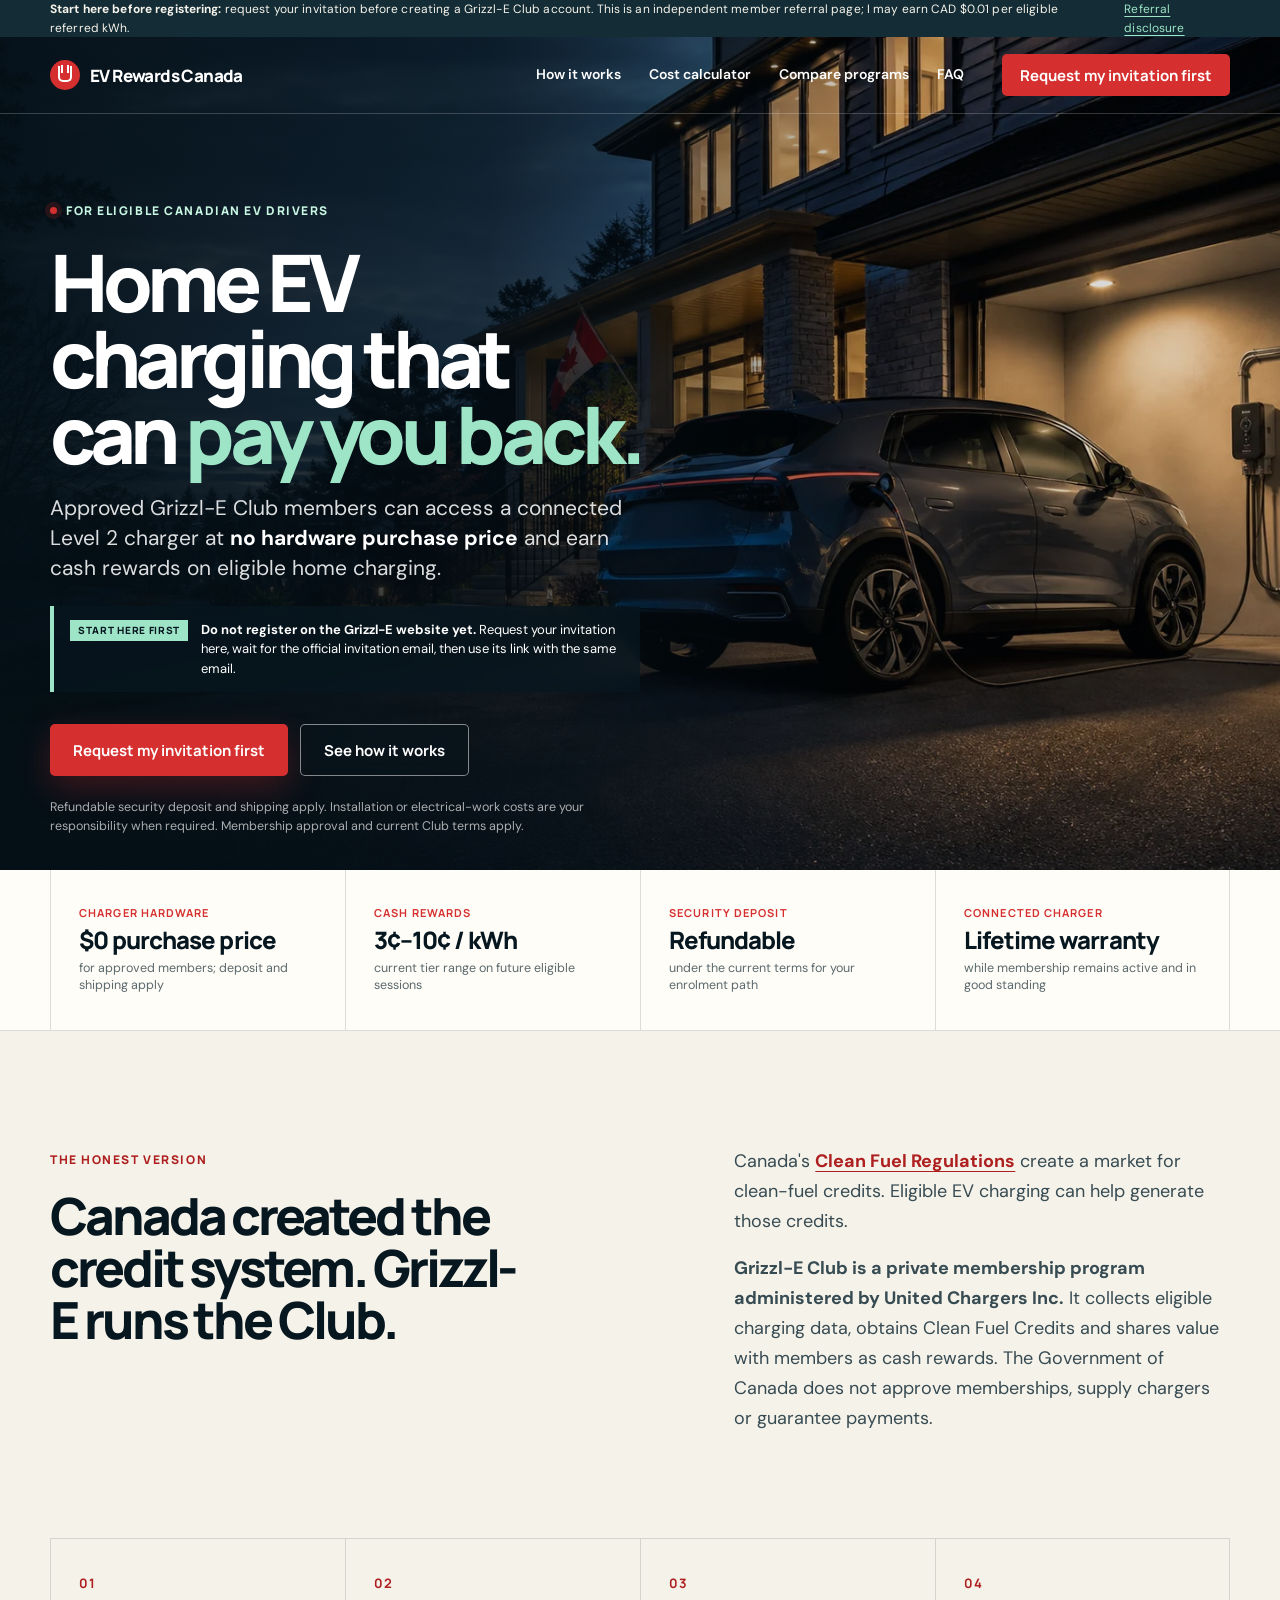
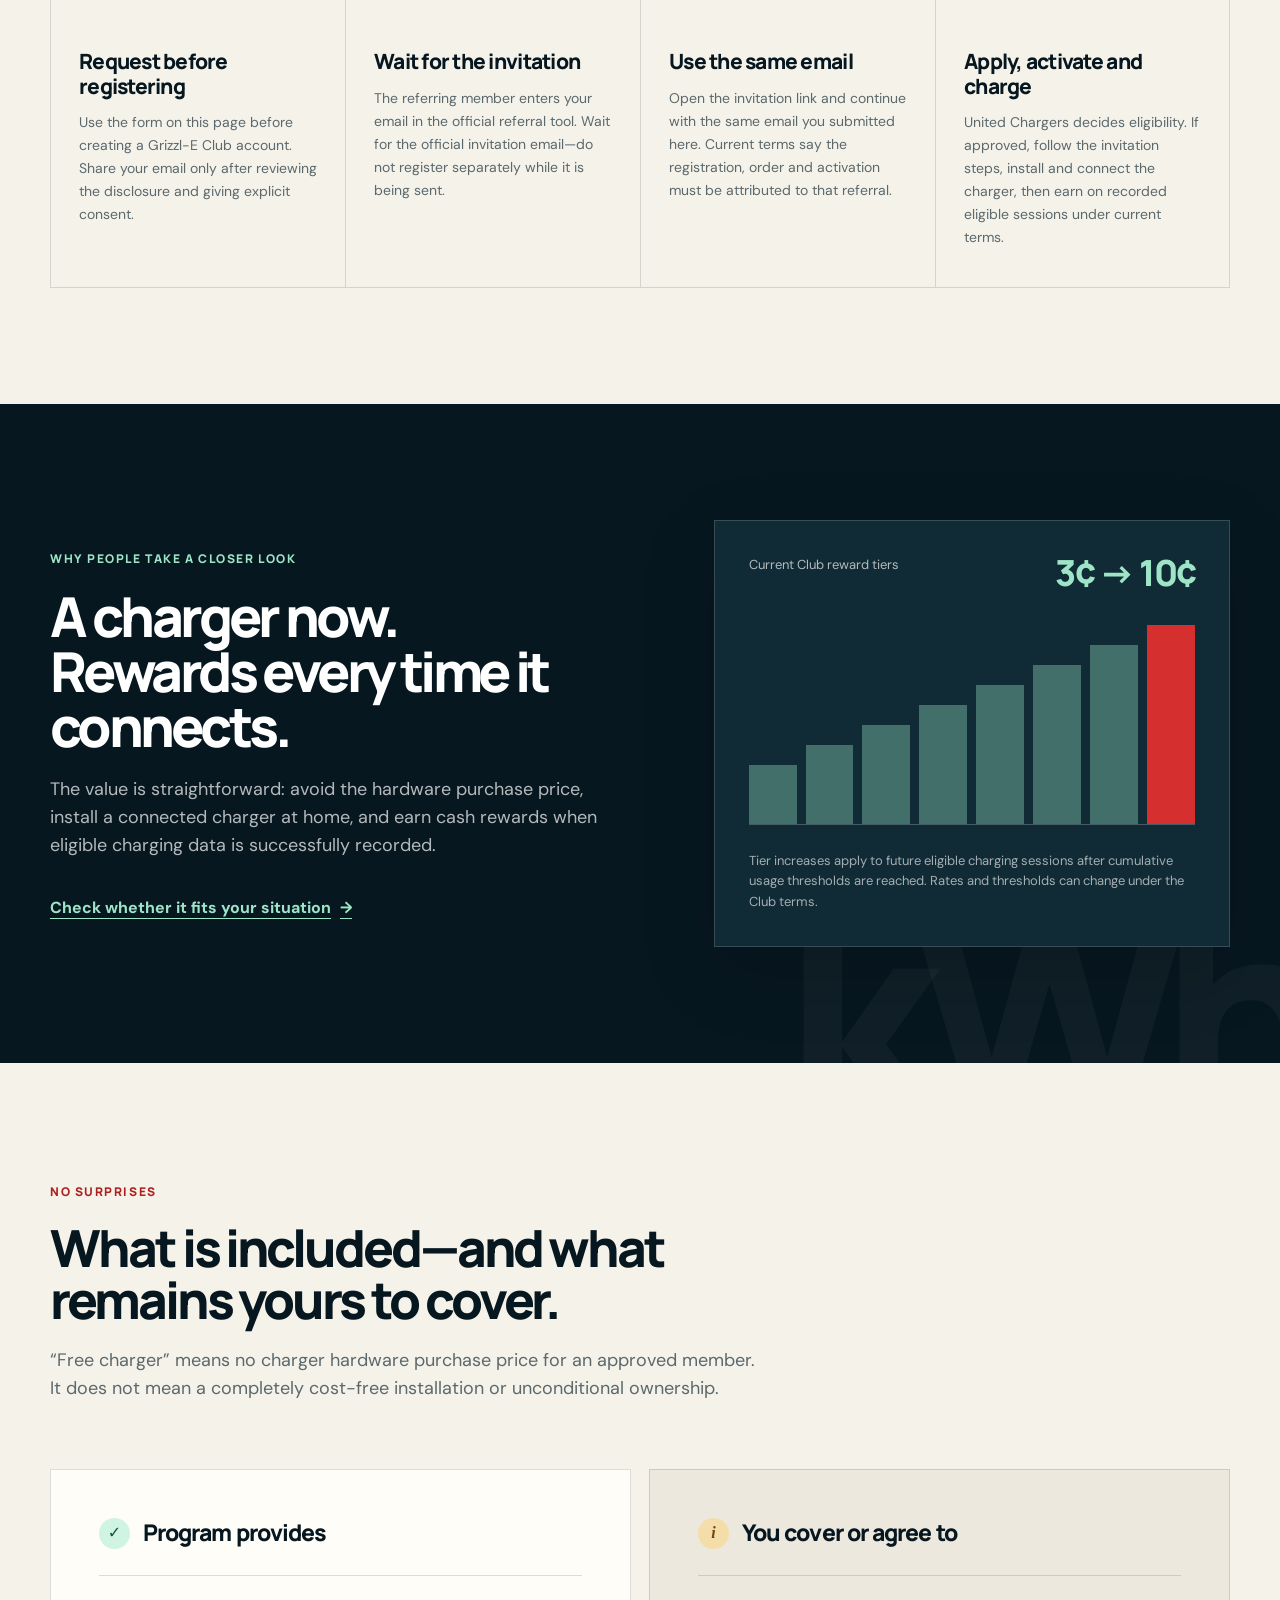
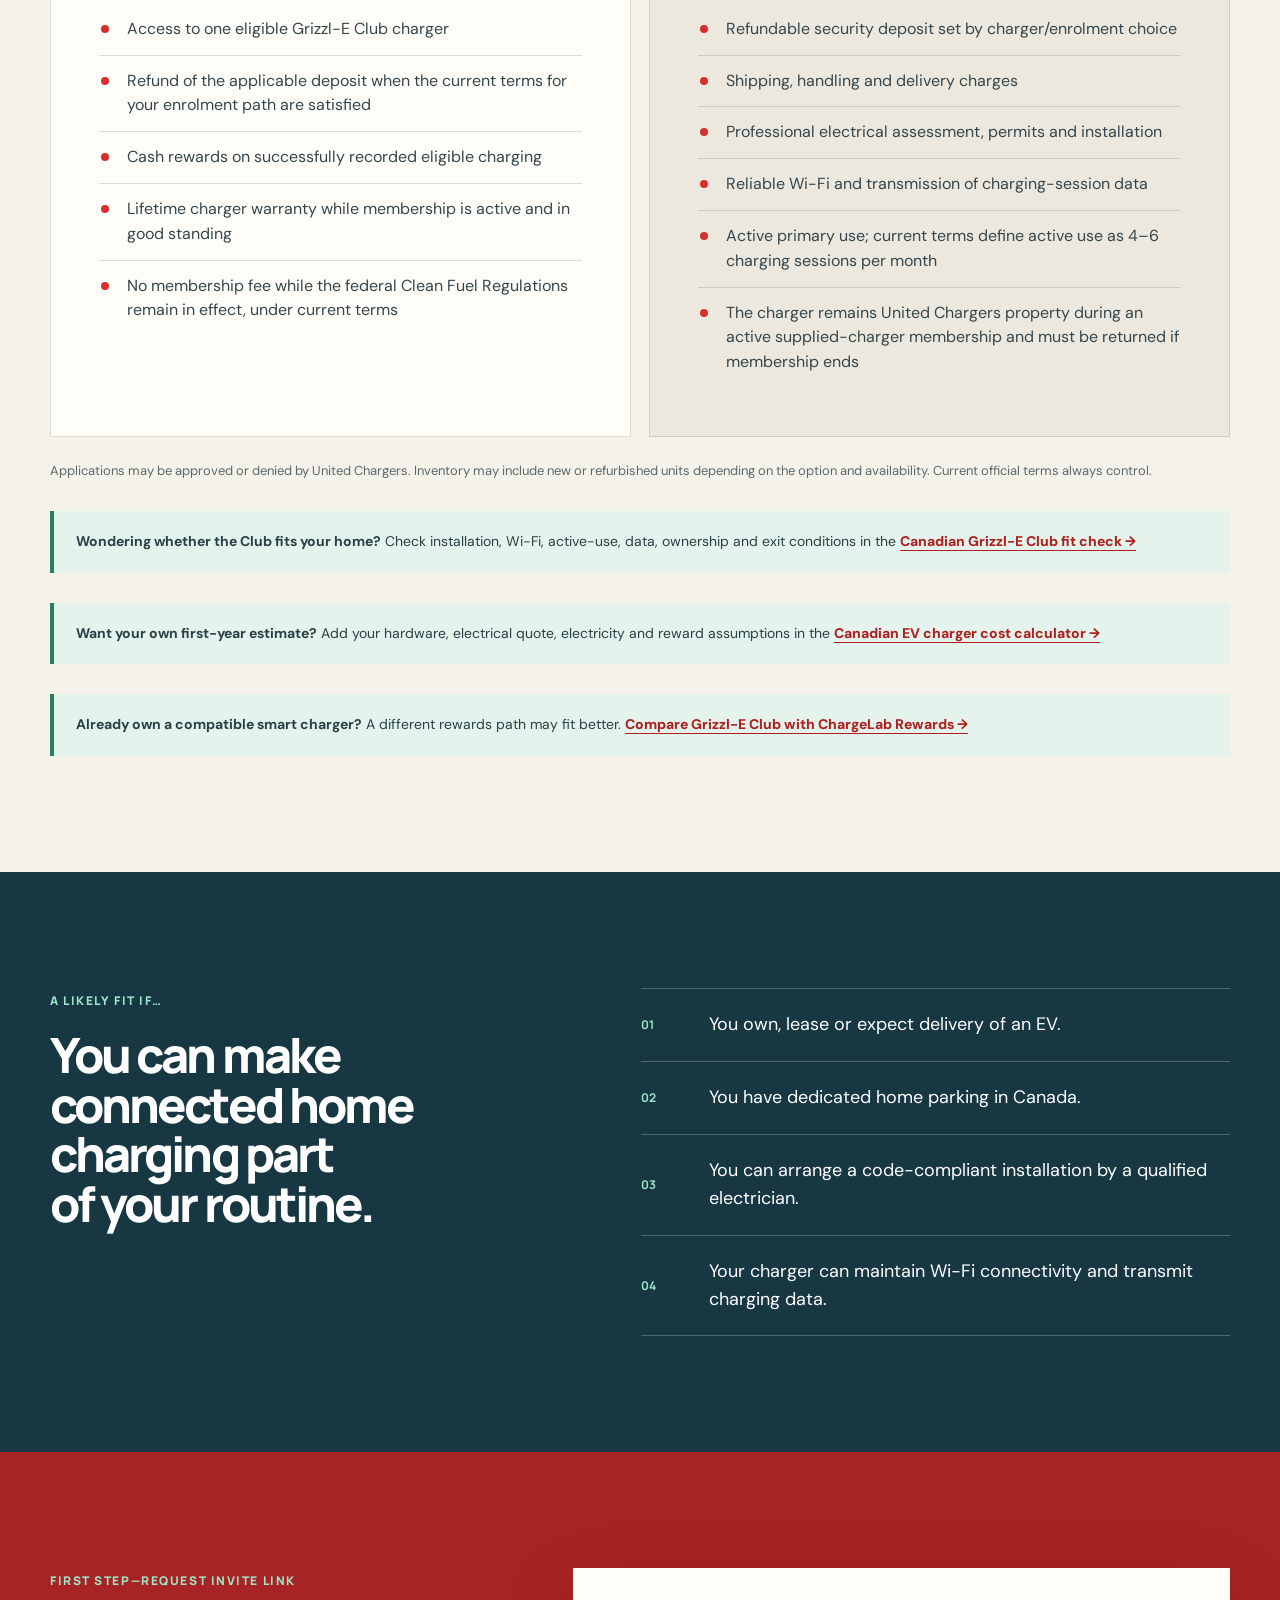
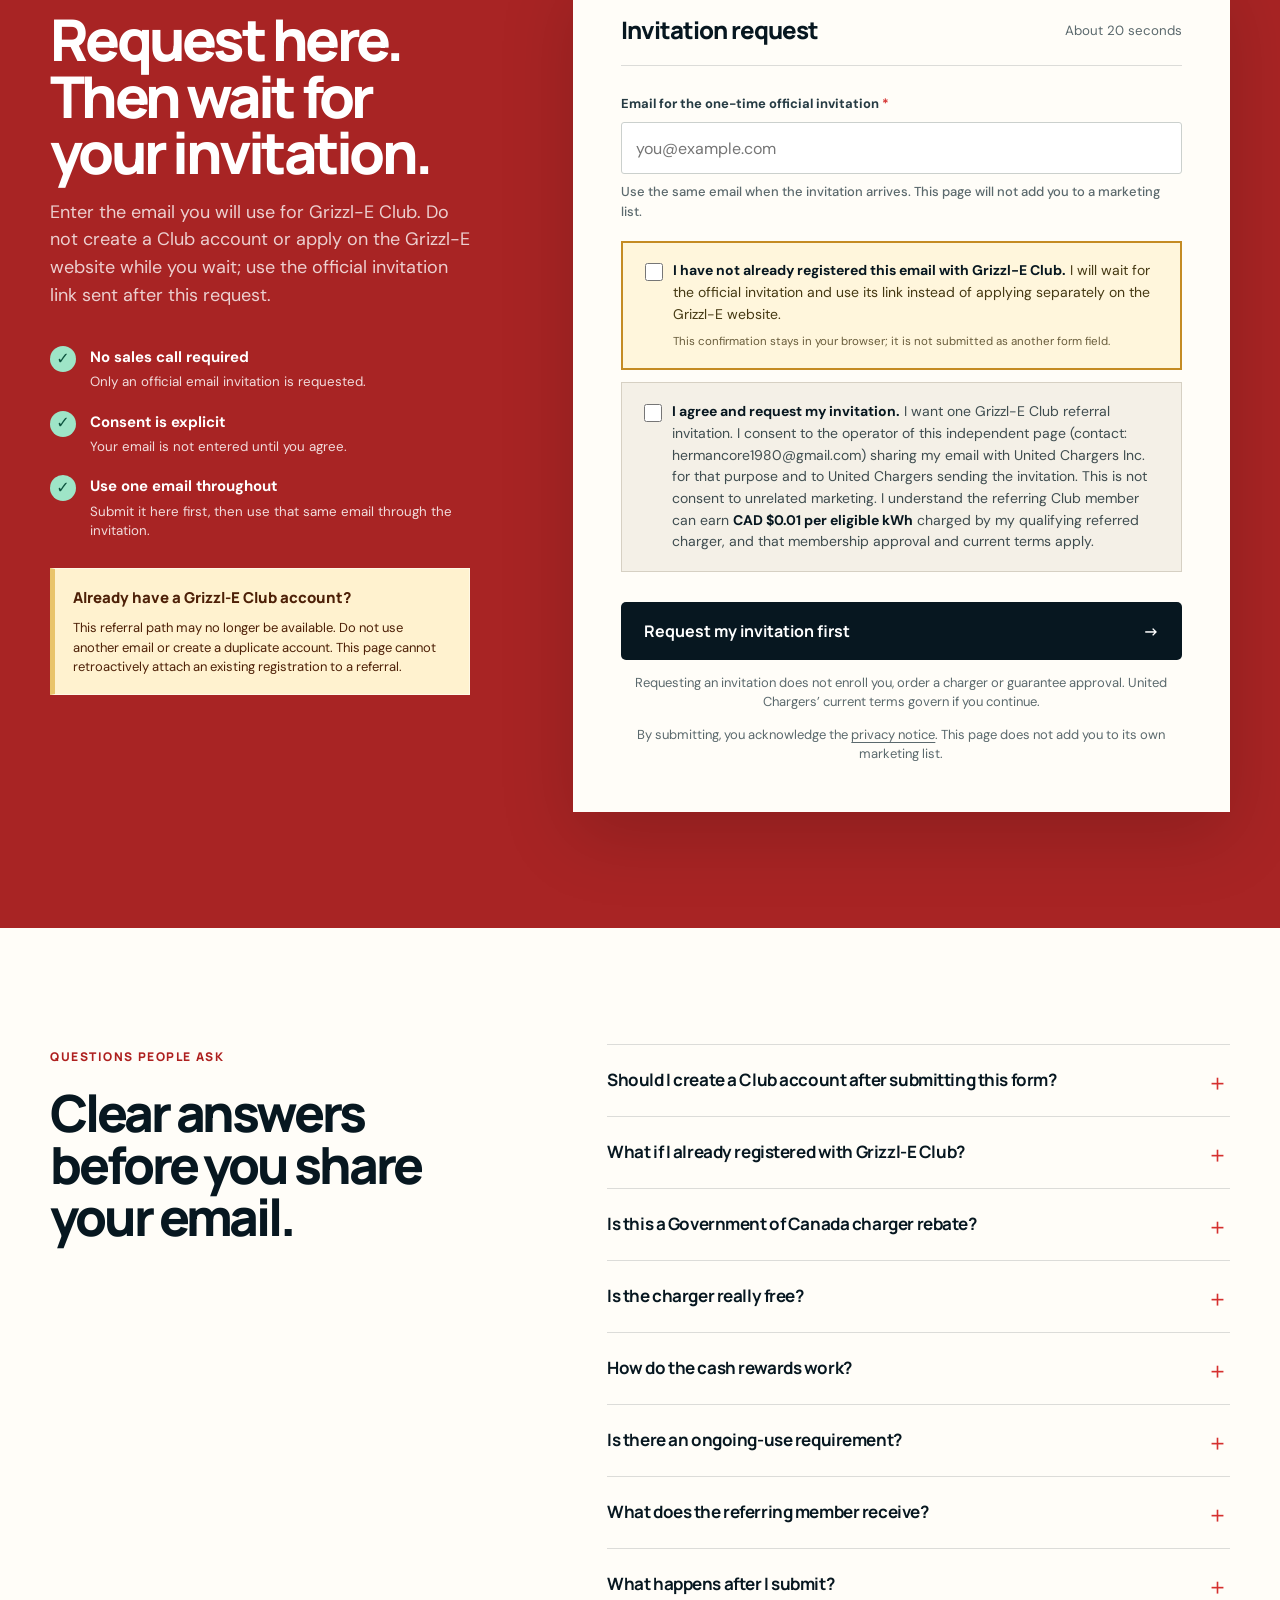
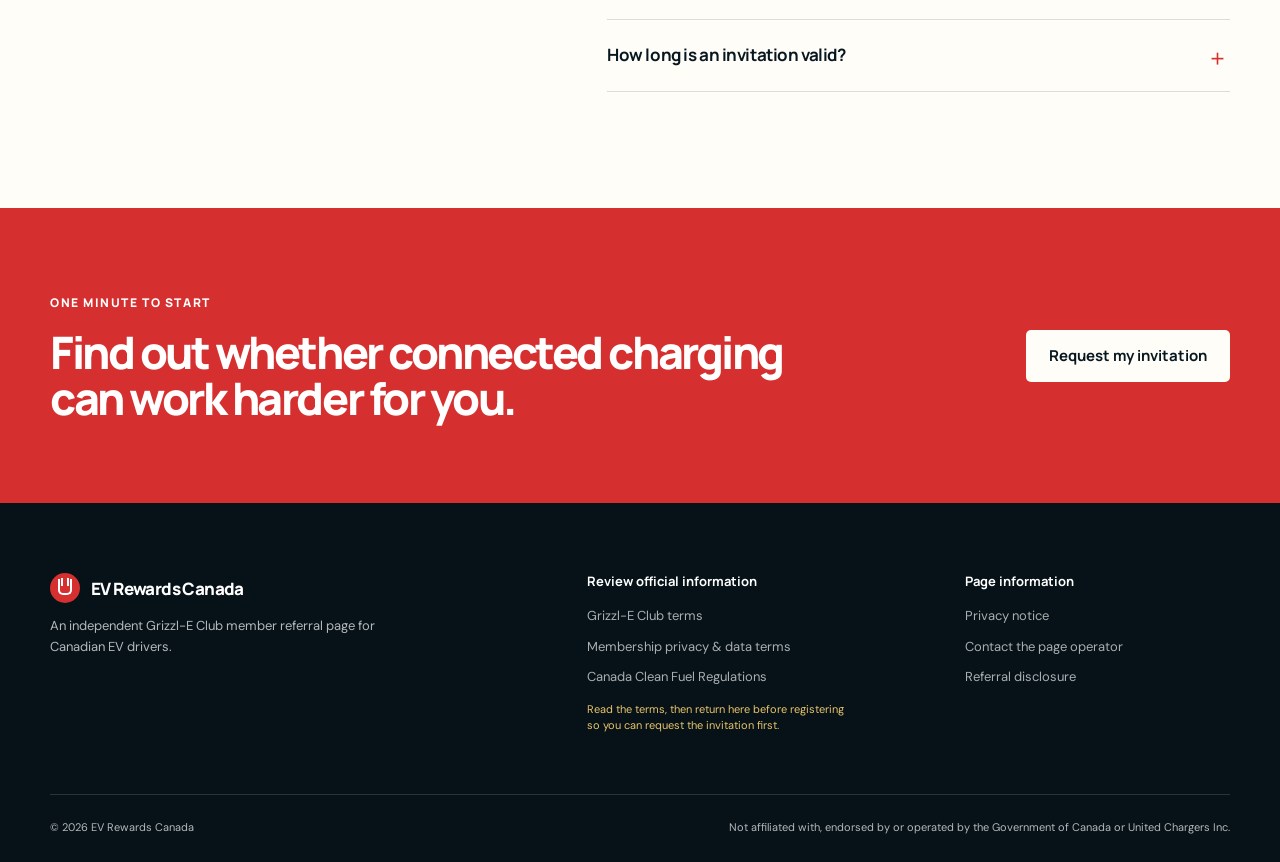
==== commit 3fc918a5: "fix: simplify invitation form heading" ====
--- a/index.html
+++ b/index.html
@@ -216,7 +216,7 @@
     <section class="section request-section" id="request">
       <div class="wrap request-layout">
         <div class="request-copy reveal">
-          <span class="section-label light">Your first step—not registration</span>
+          <span class="section-label light">First step—request invite link</span>
           <h2>Request here. Then wait for your invitation.</h2>
           <p>Enter the email you will use for Grizzl-E Club. Do not create a Club account or apply on the Grizzl-E website while you wait; use the official invitation link sent after this request.</p>
           <div class="mini-proof">
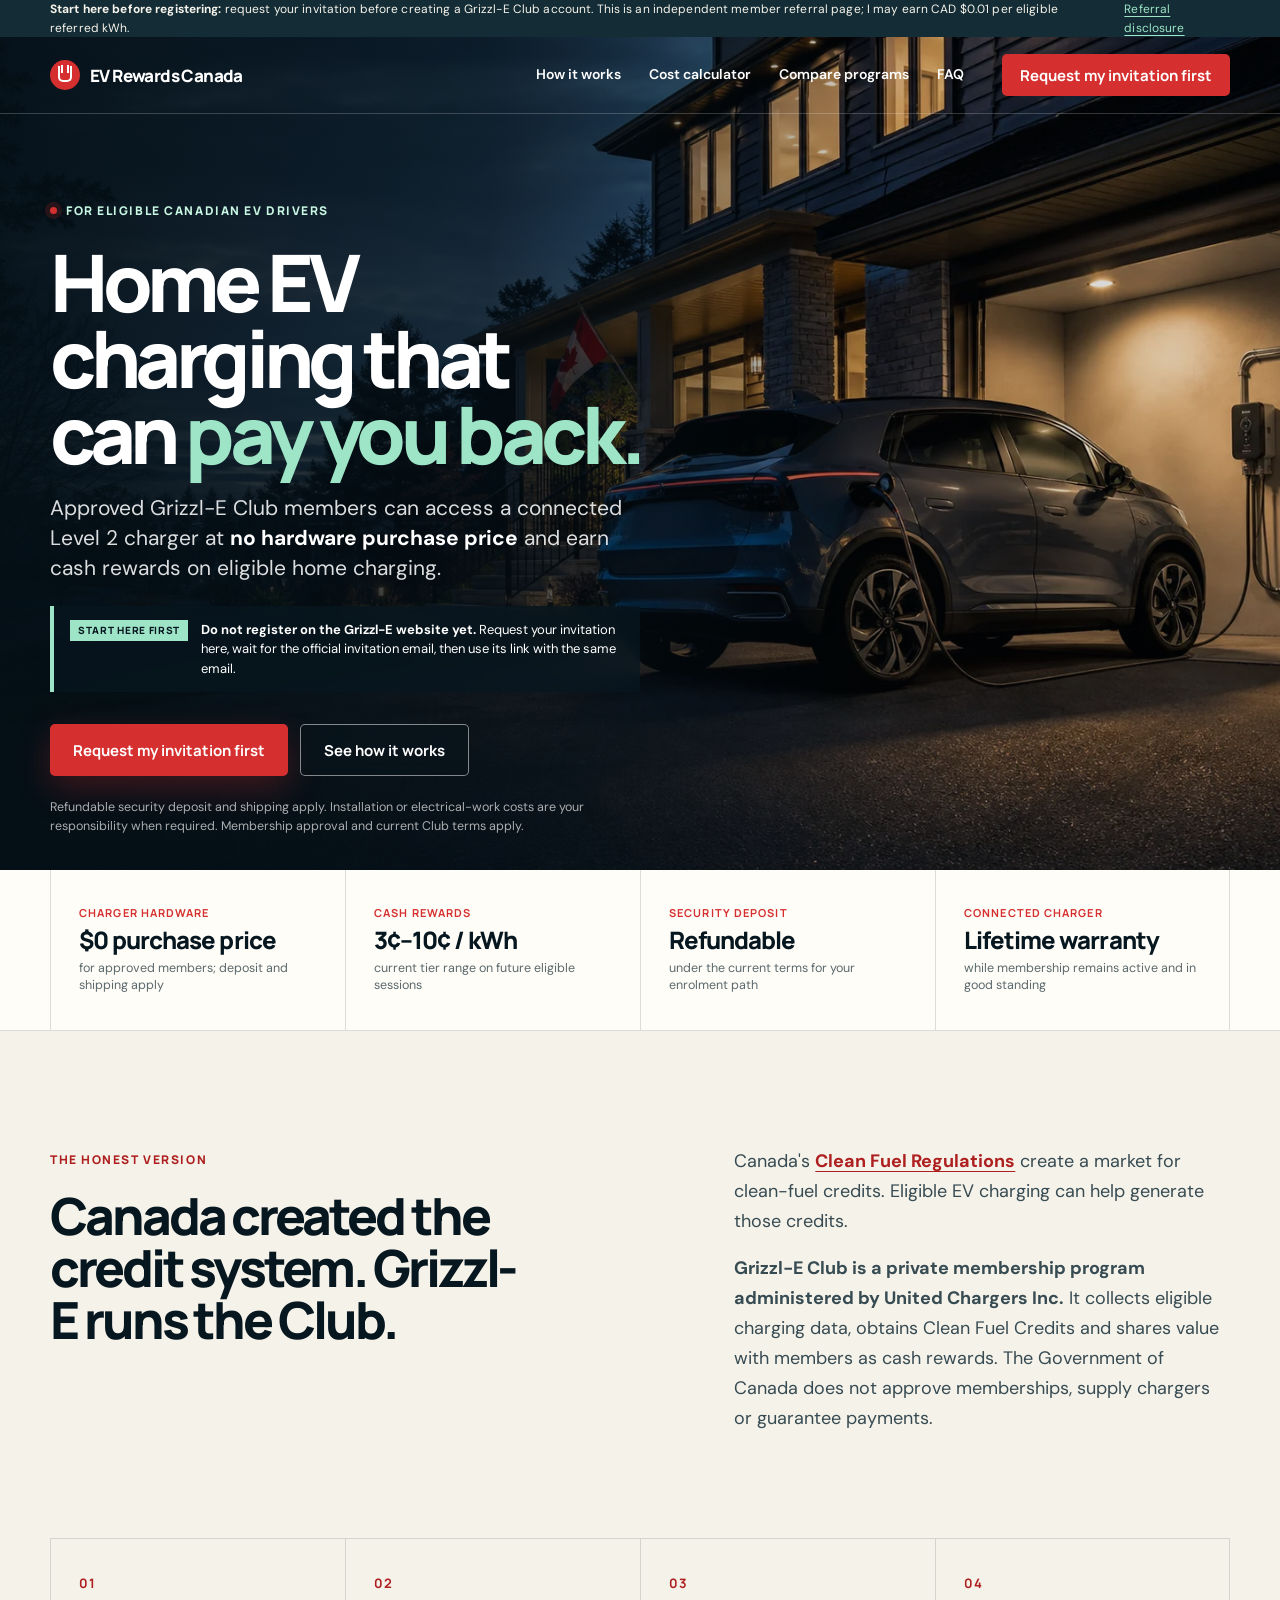
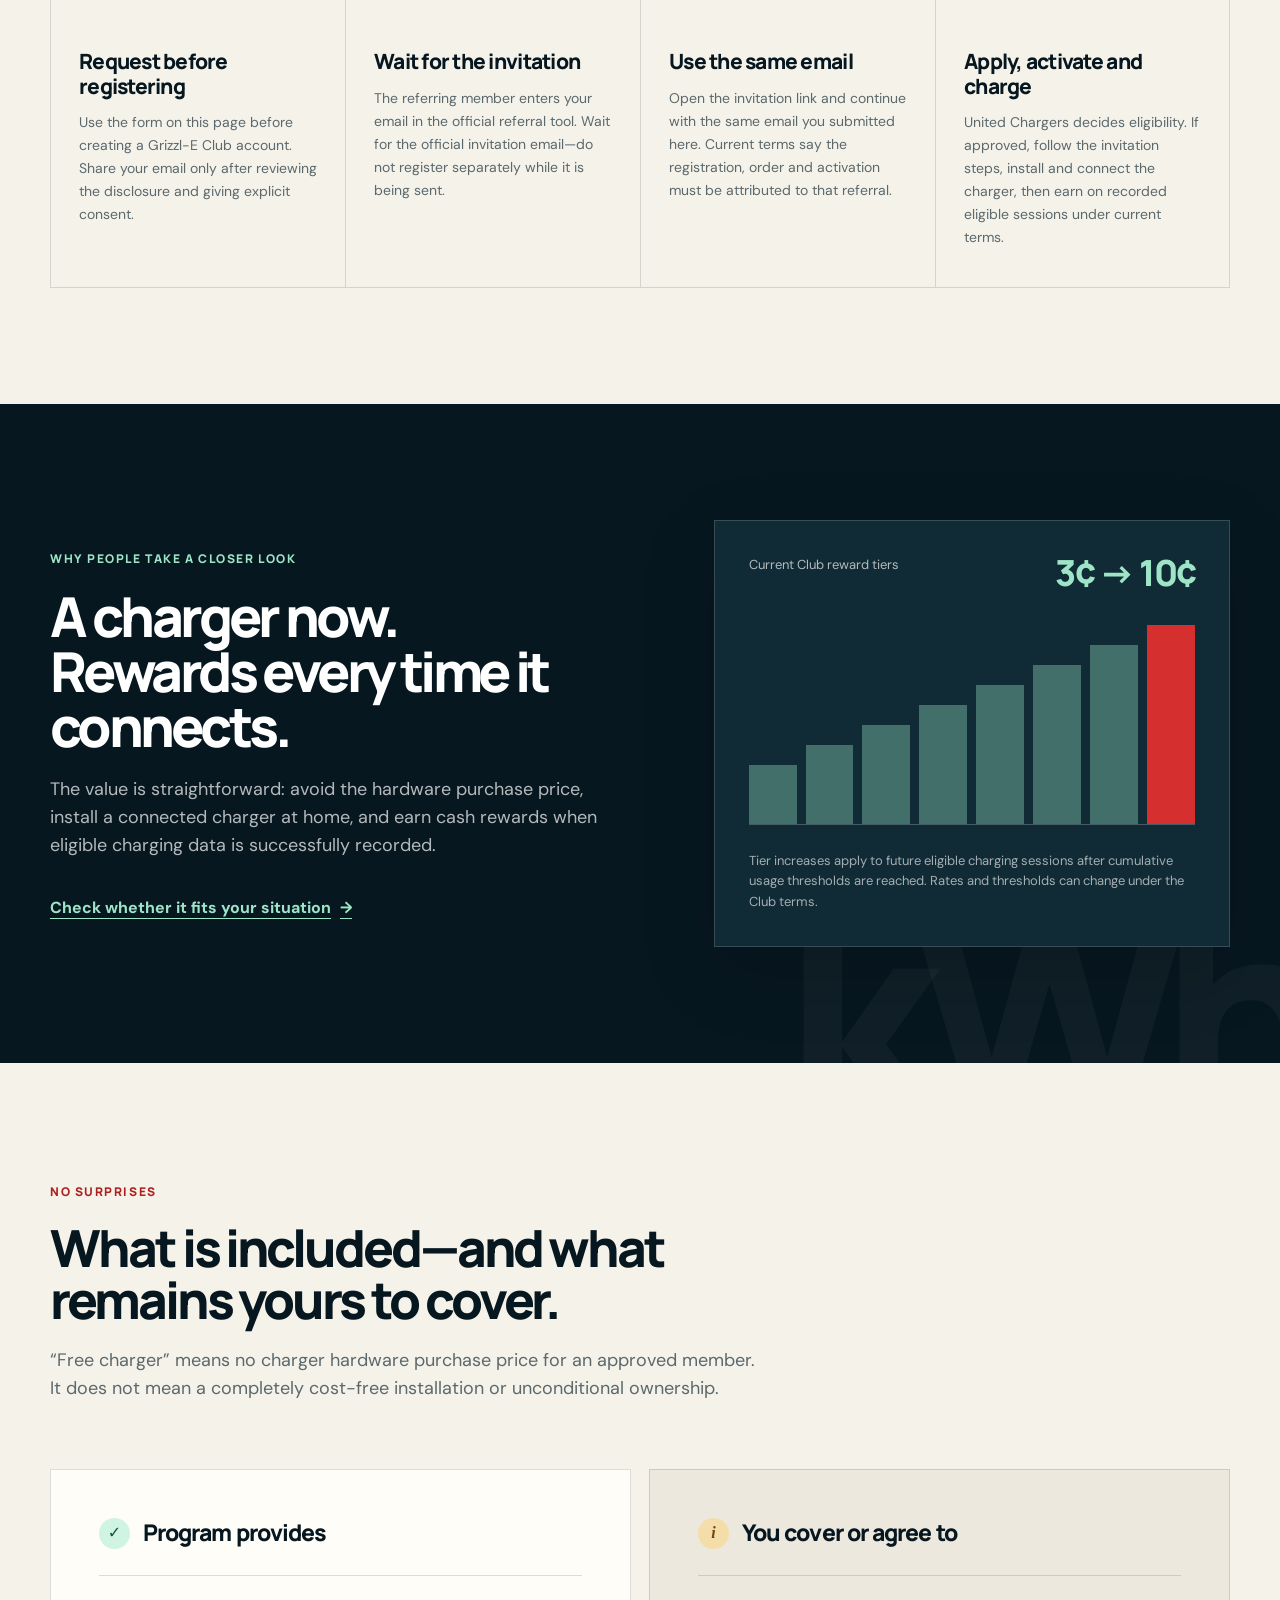
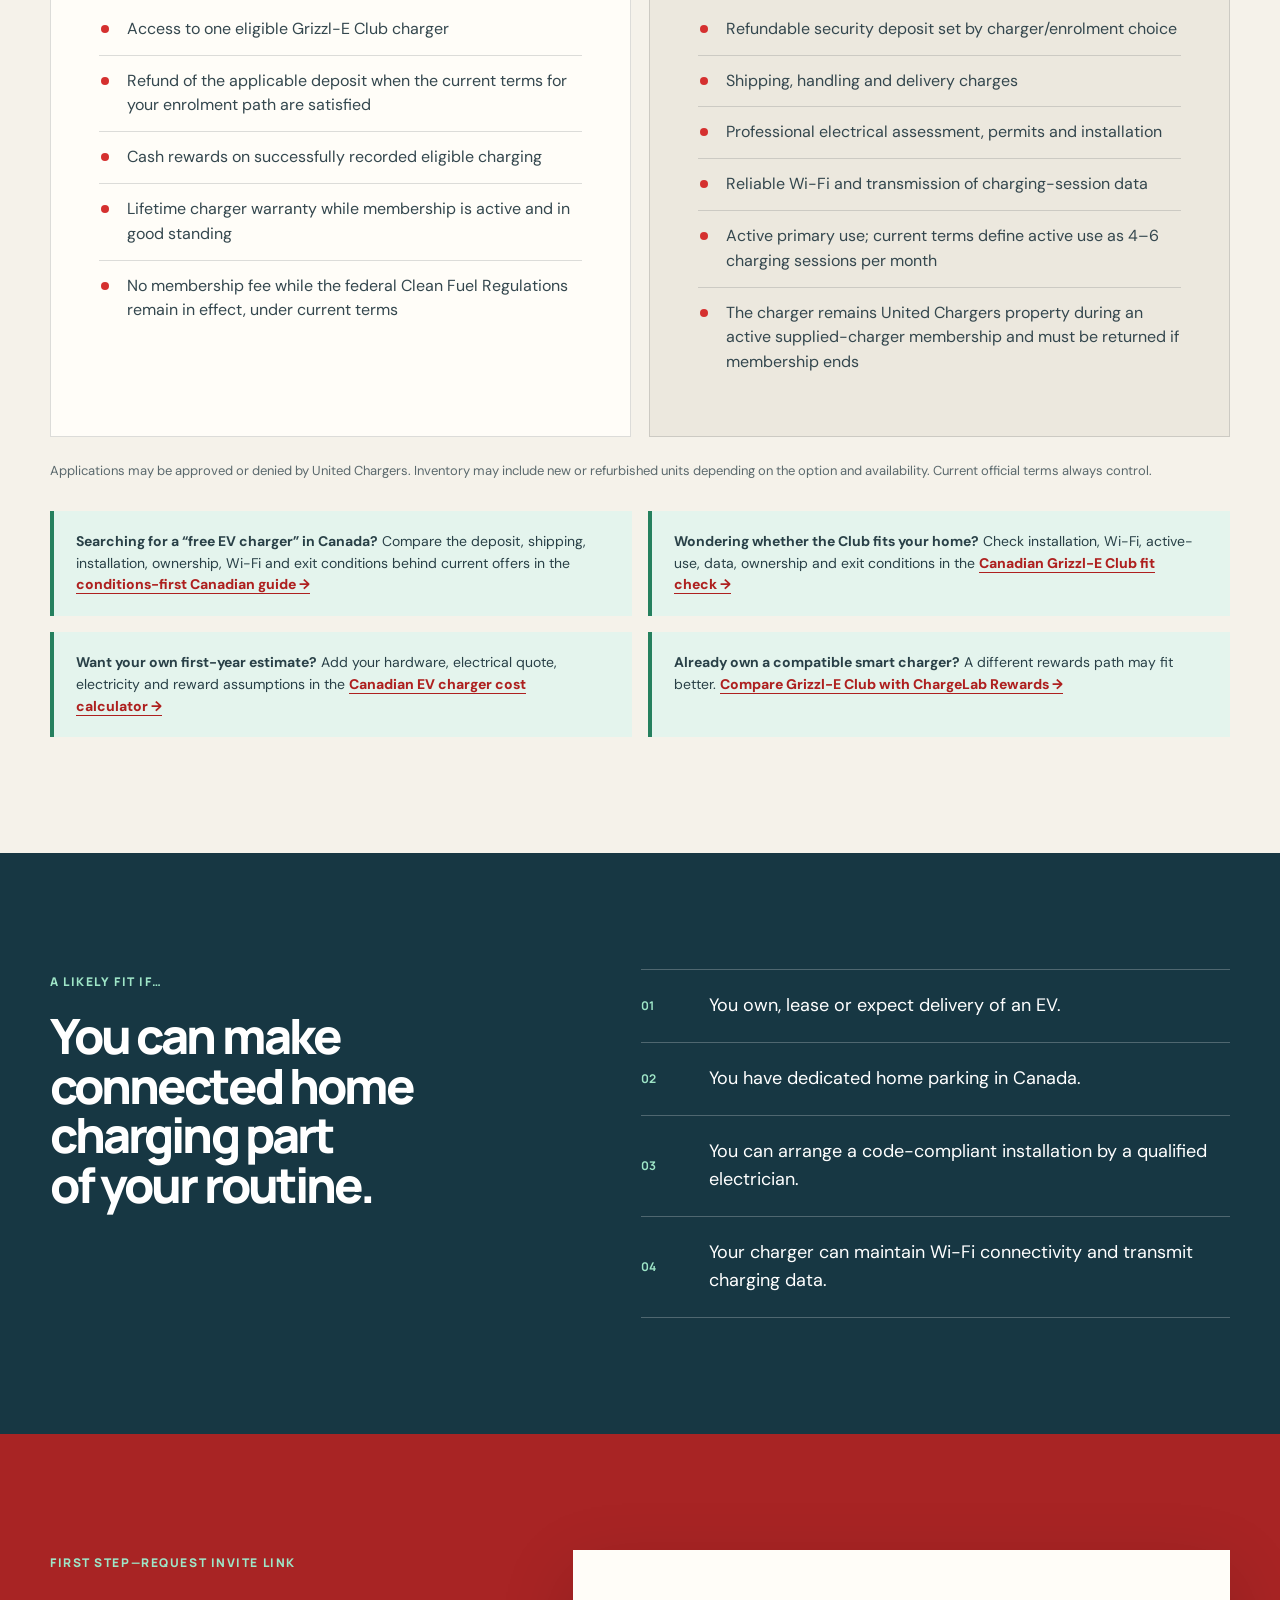
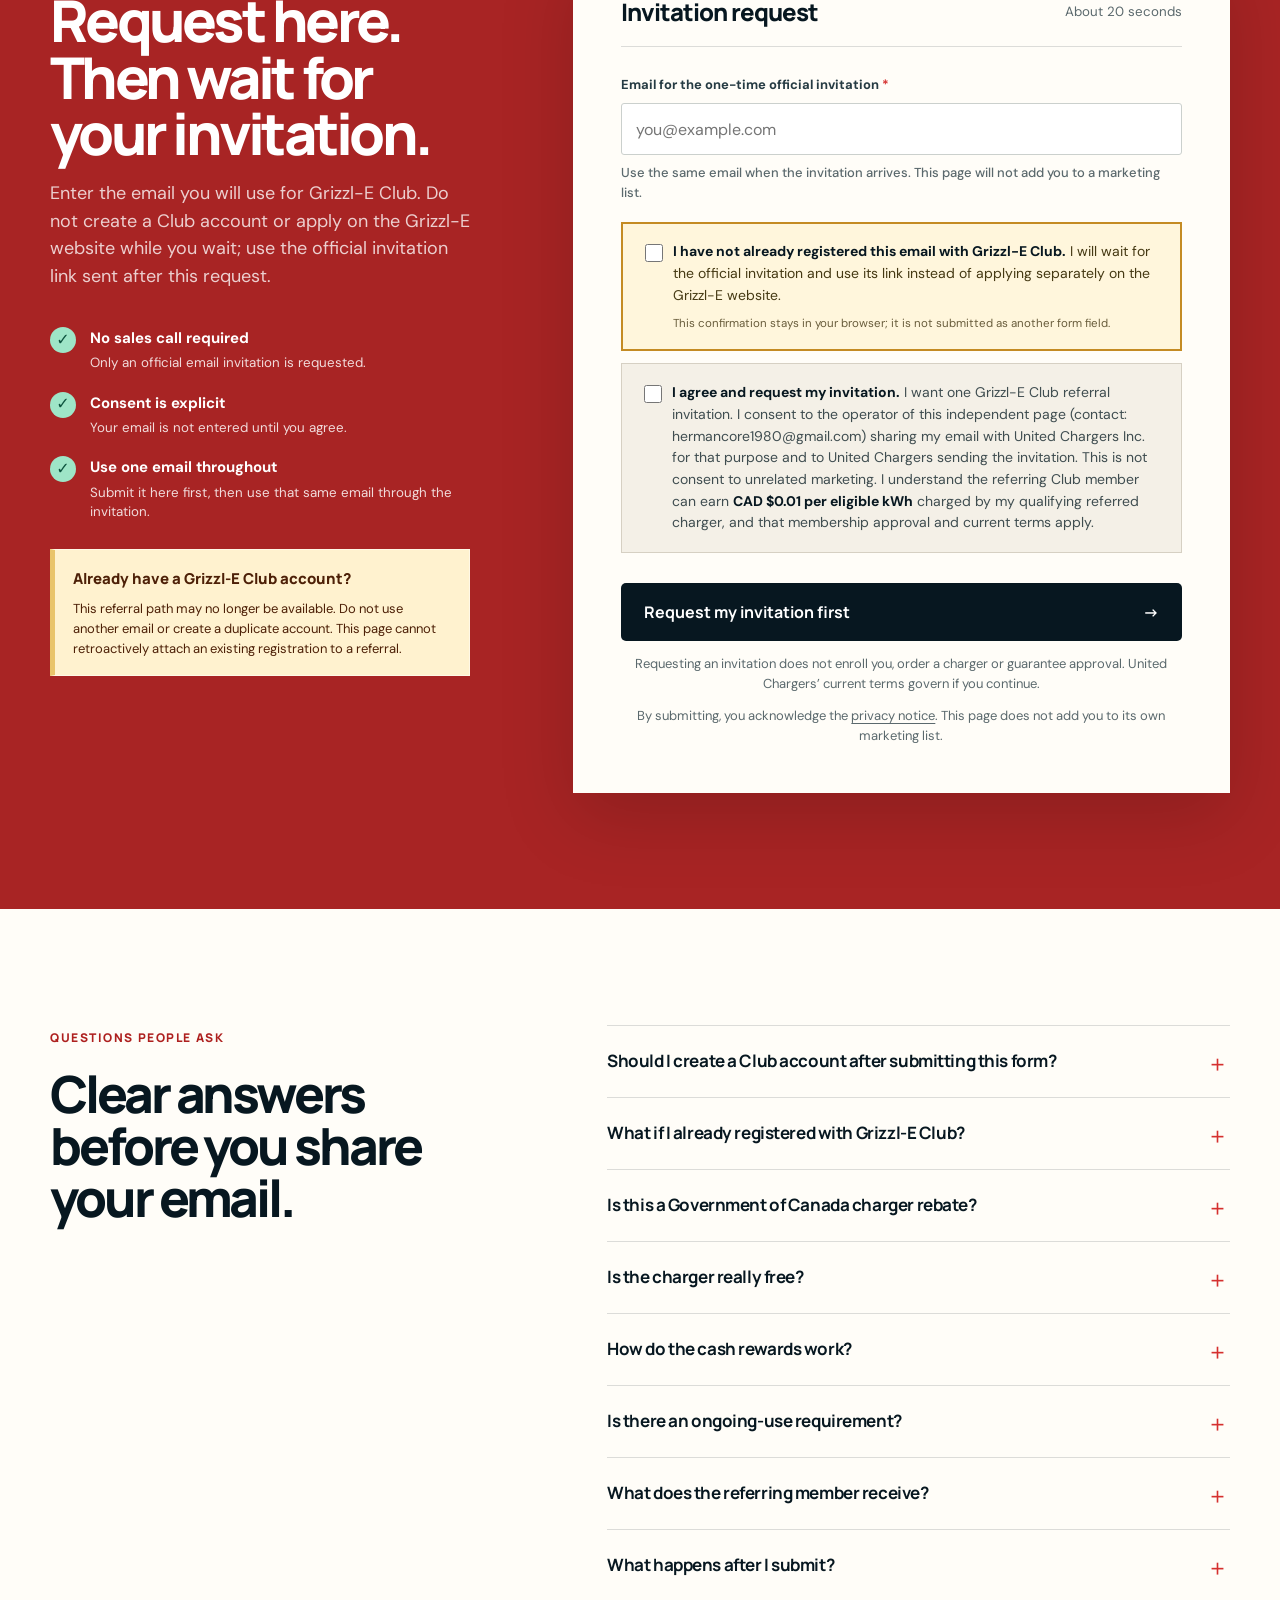
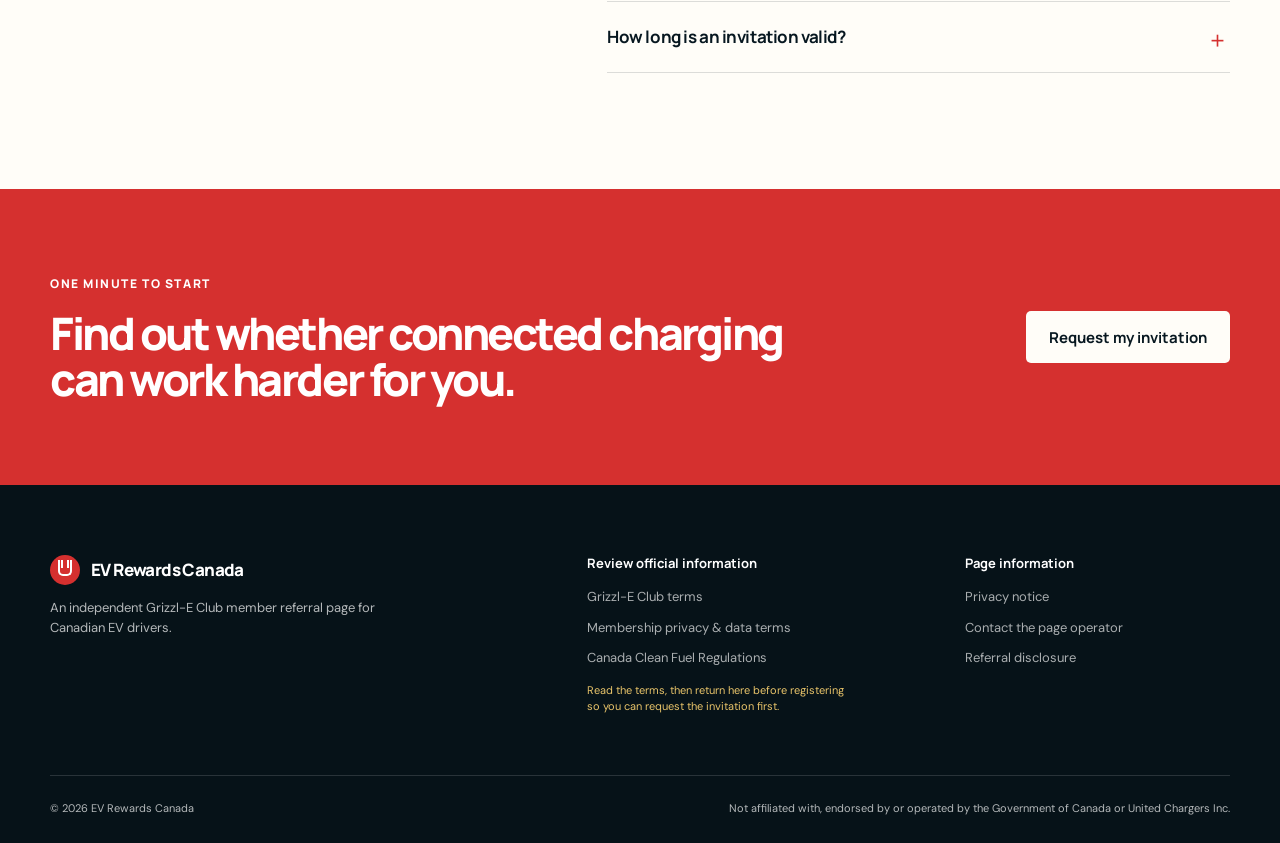
==== commit d439bdc4: "Add conditions-first free EV charger guide" ====
--- a/index.html
+++ b/index.html
@@ -28,7 +28,7 @@
   <link rel="preconnect" href="https://fonts.googleapis.com">
   <link rel="preconnect" href="https://fonts.gstatic.com" crossorigin>
   <link href="https://fonts.googleapis.com/css2?family=DM+Sans:wght@400;500;600;700&family=Manrope:wght@500;600;700;800&display=swap" rel="stylesheet">
-  <link rel="stylesheet" href="styles.css?v=20260820-1">
+  <link rel="stylesheet" href="styles.css?v=20260820-2">
 </head>
 <body>
   <a class="skip-link" href="#main">Skip to main content</a>
@@ -192,9 +192,12 @@
           </article>
         </div>
         <p class="terms-note reveal">Applications may be approved or denied by United Chargers. Inventory may include new or refurbished units depending on the option and availability. Current official terms always control.</p>
-        <p class="comparison-promo reveal"><strong>Wondering whether the Club fits your home?</strong> Check installation, Wi-Fi, active-use, data, ownership and exit conditions in the <a href="is-grizzl-e-club-worth-it-canada/">Canadian Grizzl-E Club fit check →</a></p>
-        <p class="comparison-promo reveal"><strong>Want your own first-year estimate?</strong> Add your hardware, electrical quote, electricity and reward assumptions in the <a href="ev-charger-cost-calculator-canada/">Canadian EV charger cost calculator →</a></p>
-        <p class="comparison-promo reveal"><strong>Already own a compatible smart charger?</strong> A different rewards path may fit better. <a href="grizzle-club-vs-chargelab-rewards-canada/">Compare Grizzl-E Club with ChargeLab Rewards →</a></p>
+        <nav class="related-guide-grid" aria-label="Related EV charging guides">
+          <p class="comparison-promo reveal"><strong>Searching for a “free EV charger” in Canada?</strong> Compare the deposit, shipping, installation, ownership, Wi-Fi and exit conditions behind current offers in the <a href="free-ev-charger-canada/">conditions-first Canadian guide&nbsp;→</a></p>
+          <p class="comparison-promo reveal"><strong>Wondering whether the Club fits your home?</strong> Check installation, Wi-Fi, active-use, data, ownership and exit conditions in the <a href="is-grizzl-e-club-worth-it-canada/">Canadian Grizzl-E Club fit check&nbsp;→</a></p>
+          <p class="comparison-promo reveal"><strong>Want your own first-year estimate?</strong> Add your hardware, electrical quote, electricity and reward assumptions in the <a href="ev-charger-cost-calculator-canada/">Canadian EV charger cost calculator&nbsp;→</a></p>
+          <p class="comparison-promo reveal"><strong>Already own a compatible smart charger?</strong> A different rewards path may fit better. <a href="grizzle-club-vs-chargelab-rewards-canada/">Compare Grizzl-E Club with ChargeLab Rewards&nbsp;→</a></p>
+        </nav>
       </div>
     </section>
 
@@ -373,7 +376,7 @@
   </footer>
 
   <div class="mobile-cta" aria-hidden="false"><a class="button button-primary" href="#request">Request my invitation</a></div>
-  <script src="analytics.js?v=20260816-1"></script>
+  <script src="analytics.js?v=20260820-2"></script>
   <script src="script.js?v=20260820-1" defer></script>
 </body>
 </html>
--- a/styles.css
+++ b/styles.css
@@ -248,6 +248,8 @@
 .terms-note { margin: 24px 0 0; color: var(--muted); font-size: 13px; }
 .comparison-promo { margin: 30px 0 0; padding: 20px 22px; color: #294047; background: #e4f4ed; border-left: 4px solid #25805e; font-size: 14px; }
 .comparison-promo a { color: var(--red-dark); font-weight: 800; text-underline-offset: 4px; }
+.related-guide-grid { display: grid; grid-template-columns: repeat(2,minmax(0,1fr)); gap: 16px; margin-top: 30px; }
+.related-guide-grid .comparison-promo { height: 100%; margin: 0; }
 
 .fit-section { color: white; background: #173743; }
 .fit-heading .section-label { color: var(--mint); }
@@ -749,3 +751,78 @@
   .cost-buckets article { grid-template-columns: 1fr; gap: 10px; }
   .fit-cta-paths { grid-template-columns: 1fr; }
 }
+
+/* Conditions-first free EV charger guide */
+.free-charger-page { padding: 0; background: var(--paper); }
+.free-charger-hero { overflow: hidden; }
+.free-charger-hero::before { width: 760px; height: 760px; right: -240px; top: -360px; background: radial-gradient(circle, rgba(214,68,58,.21), transparent 68%); }
+.free-ledger { border-top-color: var(--red); }
+.free-ledger .decision-kicker { color: var(--red-dark); }
+.citation { display: inline-flex; margin-left: 4px; color: var(--red-dark); font: 800 11px/1 "Manrope",sans-serif; text-decoration: none; vertical-align: super; }
+.citation:hover, .citation:focus-visible { text-decoration: underline; text-underline-offset: 3px; }
+.light-citation { color: var(--mint); }
+.free-meaning-section { padding: 108px 0; color: white; background: #173743; }
+.free-meaning-section .section-heading > p { color: rgba(255,255,255,.68); }
+.meaning-grid { display: grid; grid-template-columns: repeat(3,1fr); margin-top: 55px; border-top: 1px solid rgba(255,255,255,.22); border-left: 1px solid rgba(255,255,255,.22); }
+.meaning-grid article { min-height: 305px; padding: 38px 34px; border-right: 1px solid rgba(255,255,255,.22); border-bottom: 1px solid rgba(255,255,255,.22); }
+.meaning-grid article > span { color: var(--mint); font: 700 11px/1 "Manrope",sans-serif; }
+.meaning-grid h3 { margin: 34px 0 15px; font: 800 25px/1.12 "Manrope",sans-serif; letter-spacing: -.04em; }
+.meaning-grid p { color: rgba(255,255,255,.7); font-size: 14px; line-height: 1.65; }
+.meaning-grid strong { display: block; margin-top: 30px; padding-top: 19px; border-top: 1px solid rgba(255,255,255,.16); color: var(--mint); font-size: 12px; line-height: 1.5; }
+.free-comparison-table { min-width: 1120px; }
+.free-comparison-table thead th:first-child, .free-comparison-table tbody th { width: 17%; }
+.free-comparison-table td { width: 27.66%; }
+.real-cost-section { padding: 108px 0; color: white; background: var(--ink); }
+.real-cost-layout { display: grid; grid-template-columns: .68fr 1.32fr; gap: clamp(55px, 9vw, 135px); align-items: start; }
+.real-cost-section .section-heading h2 { color: white; }
+.real-cost-section .section-heading > p { color: rgba(255,255,255,.7); font-size: 16px; line-height: 1.7; }
+.real-cost-section .button { margin-top: 25px; }
+.cost-condition-grid { display: grid; grid-template-columns: 1fr 1fr; border-top: 1px solid rgba(255,255,255,.21); border-left: 1px solid rgba(255,255,255,.21); }
+.cost-condition-grid > div { min-height: 158px; padding: 26px 25px; border-right: 1px solid rgba(255,255,255,.21); border-bottom: 1px solid rgba(255,255,255,.21); }
+.cost-condition-grid span { color: var(--mint); font: 800 15px/1.35 "Manrope",sans-serif; }
+.cost-condition-grid p { margin: 11px 0 0; color: rgba(255,255,255,.68); font-size: 13px; line-height: 1.58; }
+.private-program-section { padding: 108px 0; background: var(--white); }
+.private-program-layout { display: grid; grid-template-columns: .72fr 1.28fr; gap: clamp(55px, 9vw, 135px); align-items: start; }
+.private-program-layout h2 { margin: 18px 0 0; font: 800 clamp(2.4rem, 4.2vw, 4.4rem)/1.02 "Manrope",sans-serif; letter-spacing: -.058em; text-wrap: balance; }
+.private-program-copy { padding-top: 45px; border-top: 1px solid var(--line); }
+.private-program-copy p { margin: 0 0 26px; color: #334950; font-size: 17px; line-height: 1.75; }
+.path-section { padding: 108px 0; color: white; background: #173743; }
+.path-section .section-heading h2 { color: white; }
+.path-grid { display: grid; grid-template-columns: repeat(3,1fr); margin-top: 55px; border-top: 1px solid rgba(255,255,255,.22); border-left: 1px solid rgba(255,255,255,.22); }
+.path-grid article { display: flex; min-height: 410px; flex-direction: column; padding: 37px 32px; border-right: 1px solid rgba(255,255,255,.22); border-bottom: 1px solid rgba(255,255,255,.22); }
+.path-grid article > span { color: var(--mint); font: 800 11px/1.4 "Manrope",sans-serif; letter-spacing: .06em; text-transform: uppercase; }
+.path-grid h3 { margin: 29px 0 14px; font: 800 25px/1.12 "Manrope",sans-serif; letter-spacing: -.04em; }
+.path-grid p { margin: 0 0 28px; color: rgba(255,255,255,.7); font-size: 14px; line-height: 1.65; }
+.path-grid .button { width: 100%; margin-top: auto; text-align: center; }
+.path-grid small { margin-top: 15px; color: rgba(255,255,255,.75); font-size: 12px; line-height: 1.5; }
+.invitation-sequence { padding: 108px 0; background: var(--paper); }
+.invitation-sequence-layout { display: grid; grid-template-columns: .72fr 1.28fr; gap: clamp(55px, 9vw, 135px); align-items: start; }
+.invitation-sequence h2 { margin: 18px 0 0; font: 800 clamp(2.4rem, 4.2vw, 4.4rem)/1.02 "Manrope",sans-serif; letter-spacing: -.058em; text-wrap: balance; }
+.invitation-sequence ol { margin: 0; padding: 0; list-style: none; border-top: 1px solid var(--line); }
+.invitation-sequence li { display: grid; grid-template-columns: 46px 1fr; gap: 16px; padding: 24px 0; border-bottom: 1px solid var(--line); }
+.invitation-sequence li > span { padding-top: 3px; color: var(--red-dark); font: 700 11px/1 "Manrope",sans-serif; }
+.invitation-sequence p { margin: 0; color: #334950; font-size: 15px; line-height: 1.65; }
+.free-faq { background: var(--white); }
+
+@media (max-width: 980px) {
+  .meaning-grid { grid-template-columns: 1fr; }
+  .meaning-grid article { min-height: 0; }
+  .real-cost-layout, .private-program-layout, .invitation-sequence-layout { grid-template-columns: 1fr; }
+  .path-grid { grid-template-columns: 1fr; }
+  .path-grid article { min-height: 0; }
+}
+
+@media (max-width: 650px) {
+  .free-charger-page { padding-bottom: 0; }
+  .free-charger-page .disclosure-bar { font-size: 13px; line-height: 1.45; }
+  .free-charger-page .disclosure-inner { display: block; padding: 8px 0; }
+  .free-charger-page .disclosure-inner a { display: inline-block; margin-top: 6px; }
+  .related-guide-grid { grid-template-columns: 1fr; gap: 14px; }
+  .free-meaning-section, .real-cost-section, .private-program-section, .path-section, .invitation-sequence { padding: 78px 0; }
+  .meaning-grid, .path-grid { margin-top: 40px; }
+  .meaning-grid article, .path-grid article { padding: 31px 24px; }
+  .cost-condition-grid { grid-template-columns: 1fr; }
+  .cost-condition-grid > div { min-height: 0; }
+  .private-program-copy { padding-top: 30px; }
+  .invitation-sequence li { grid-template-columns: 34px 1fr; }
+}
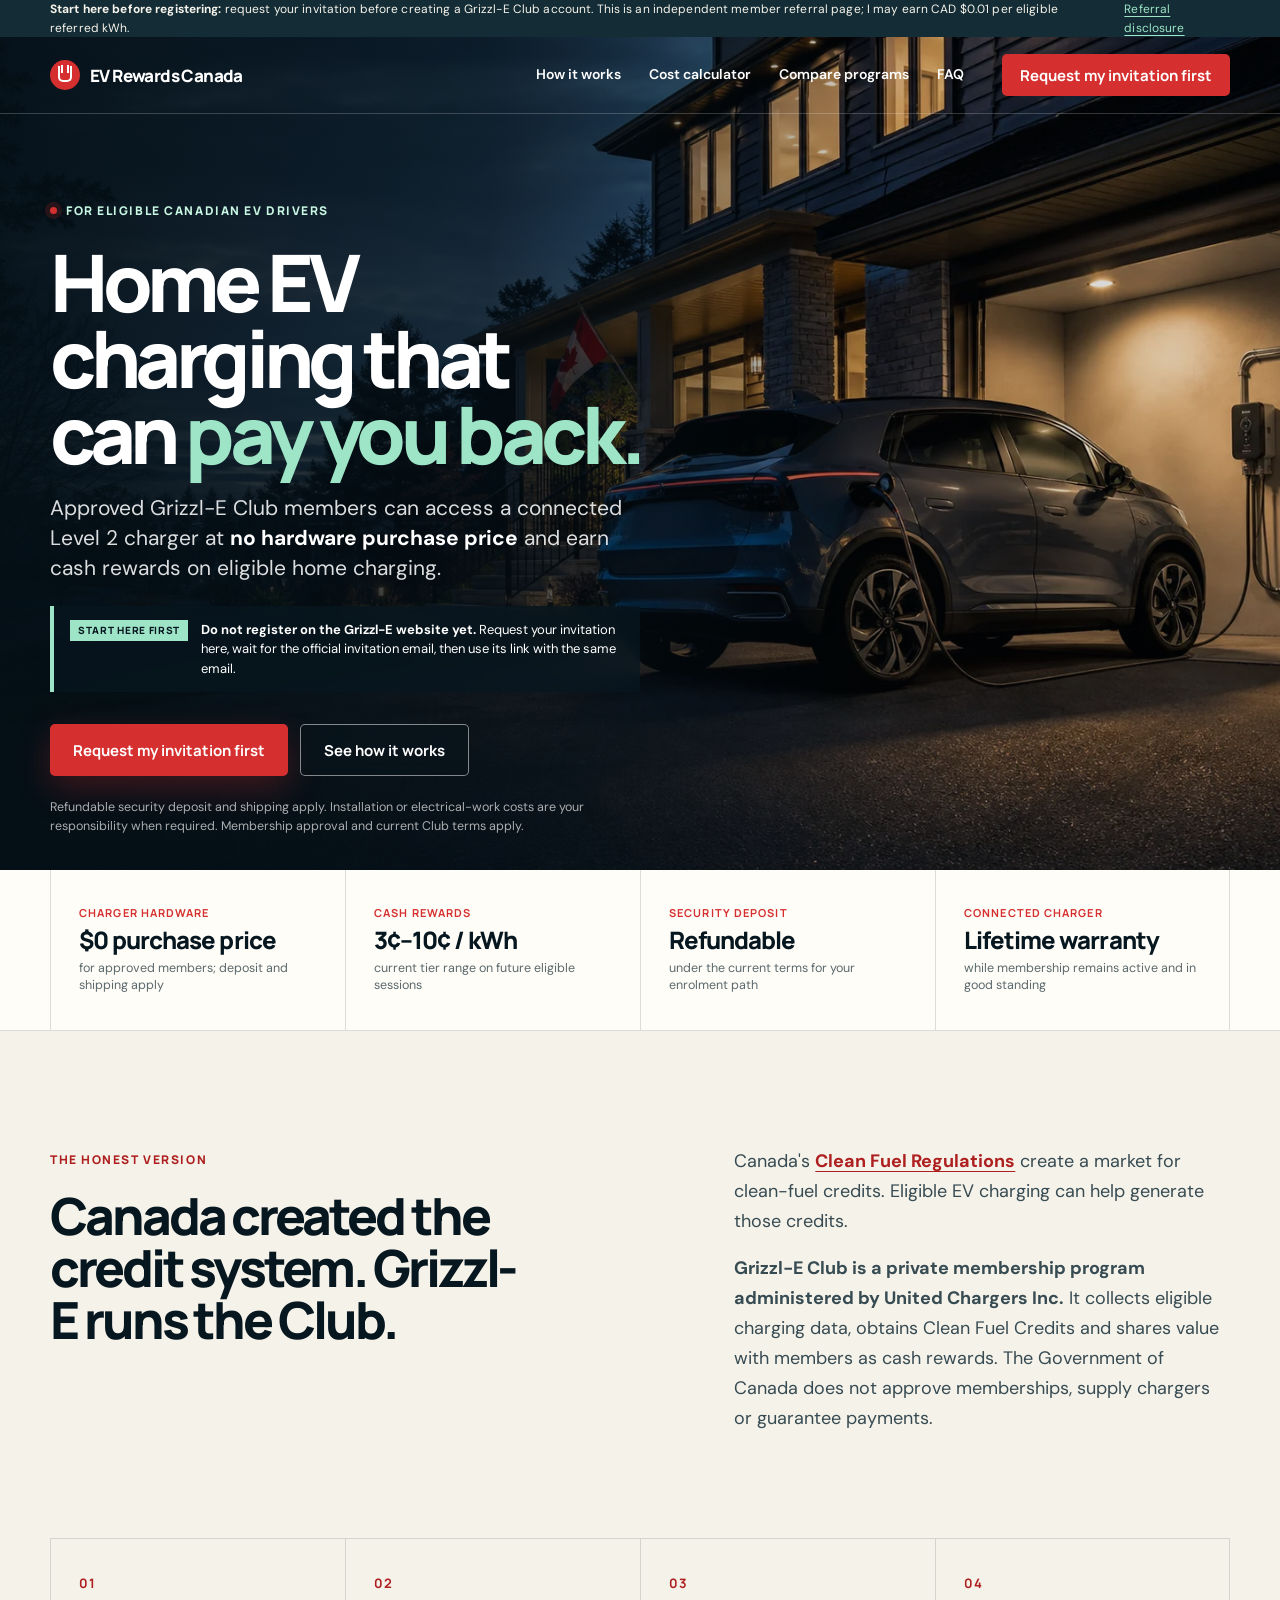
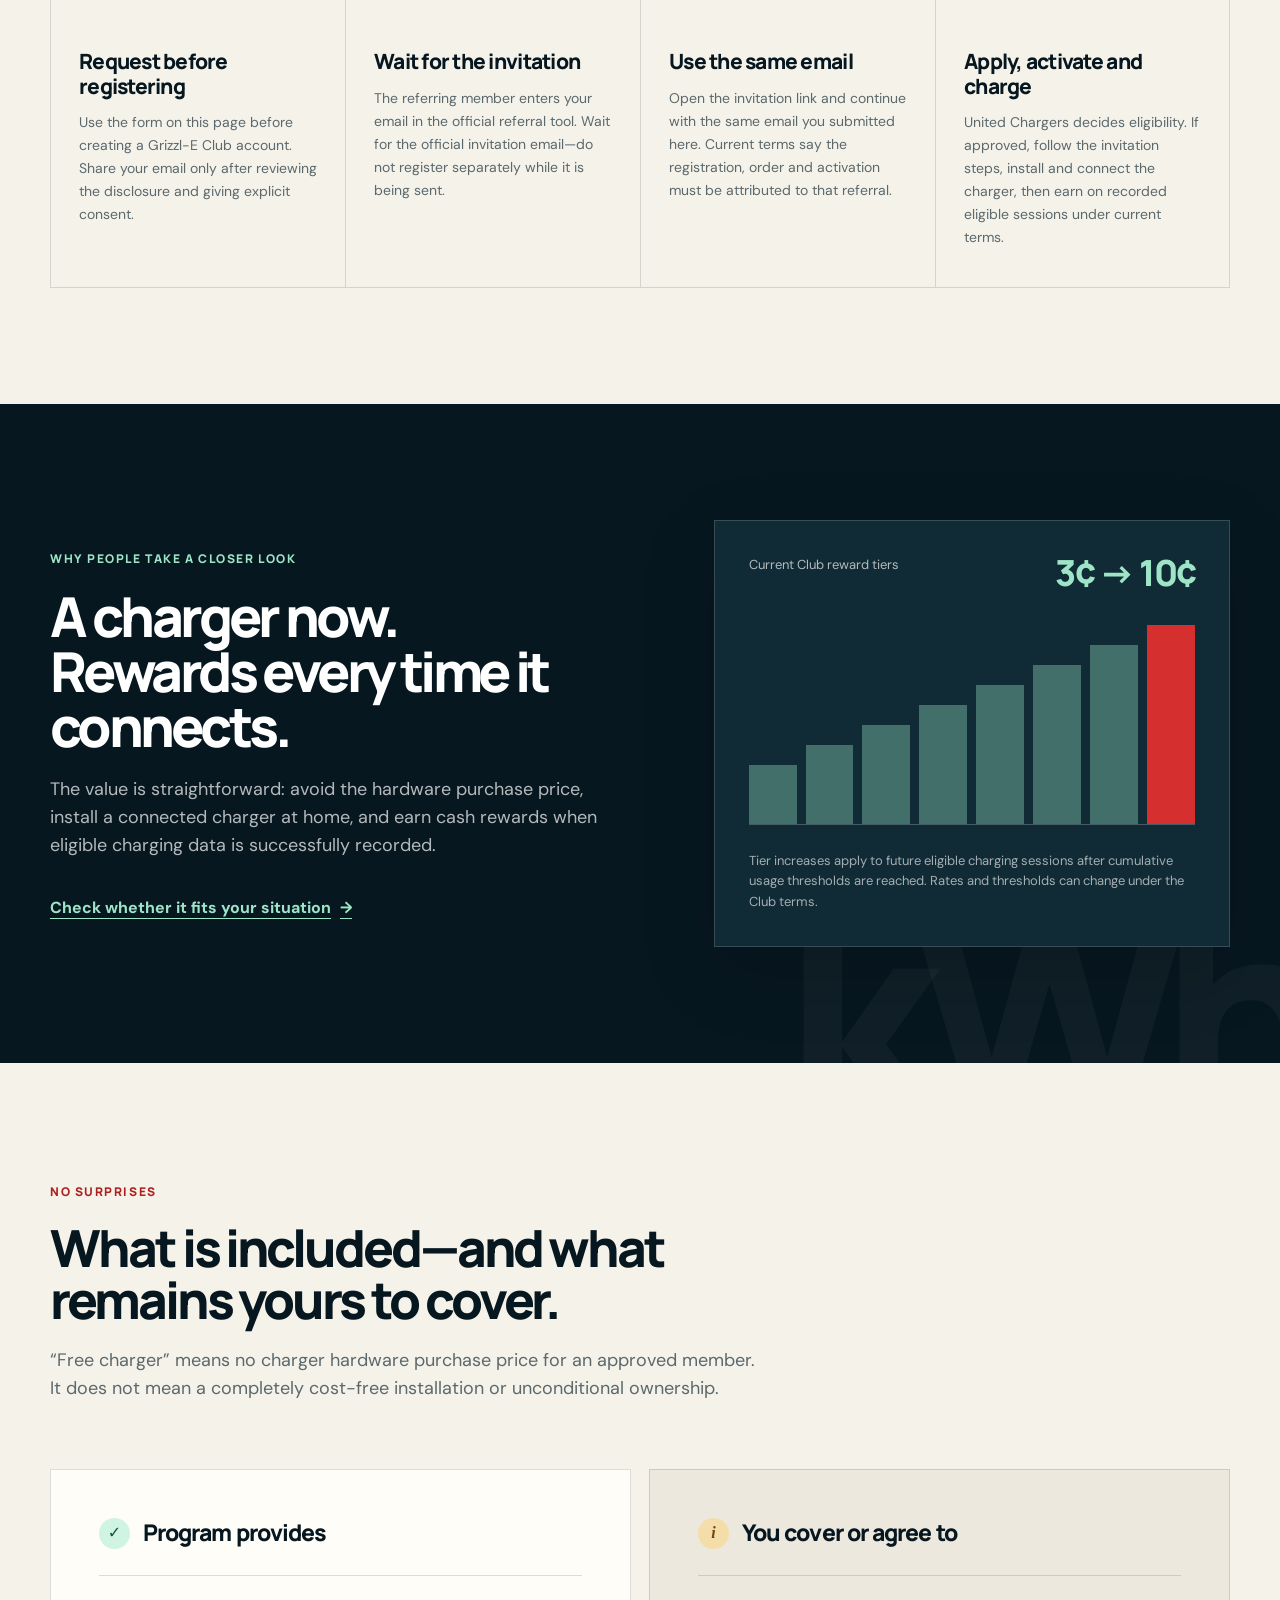
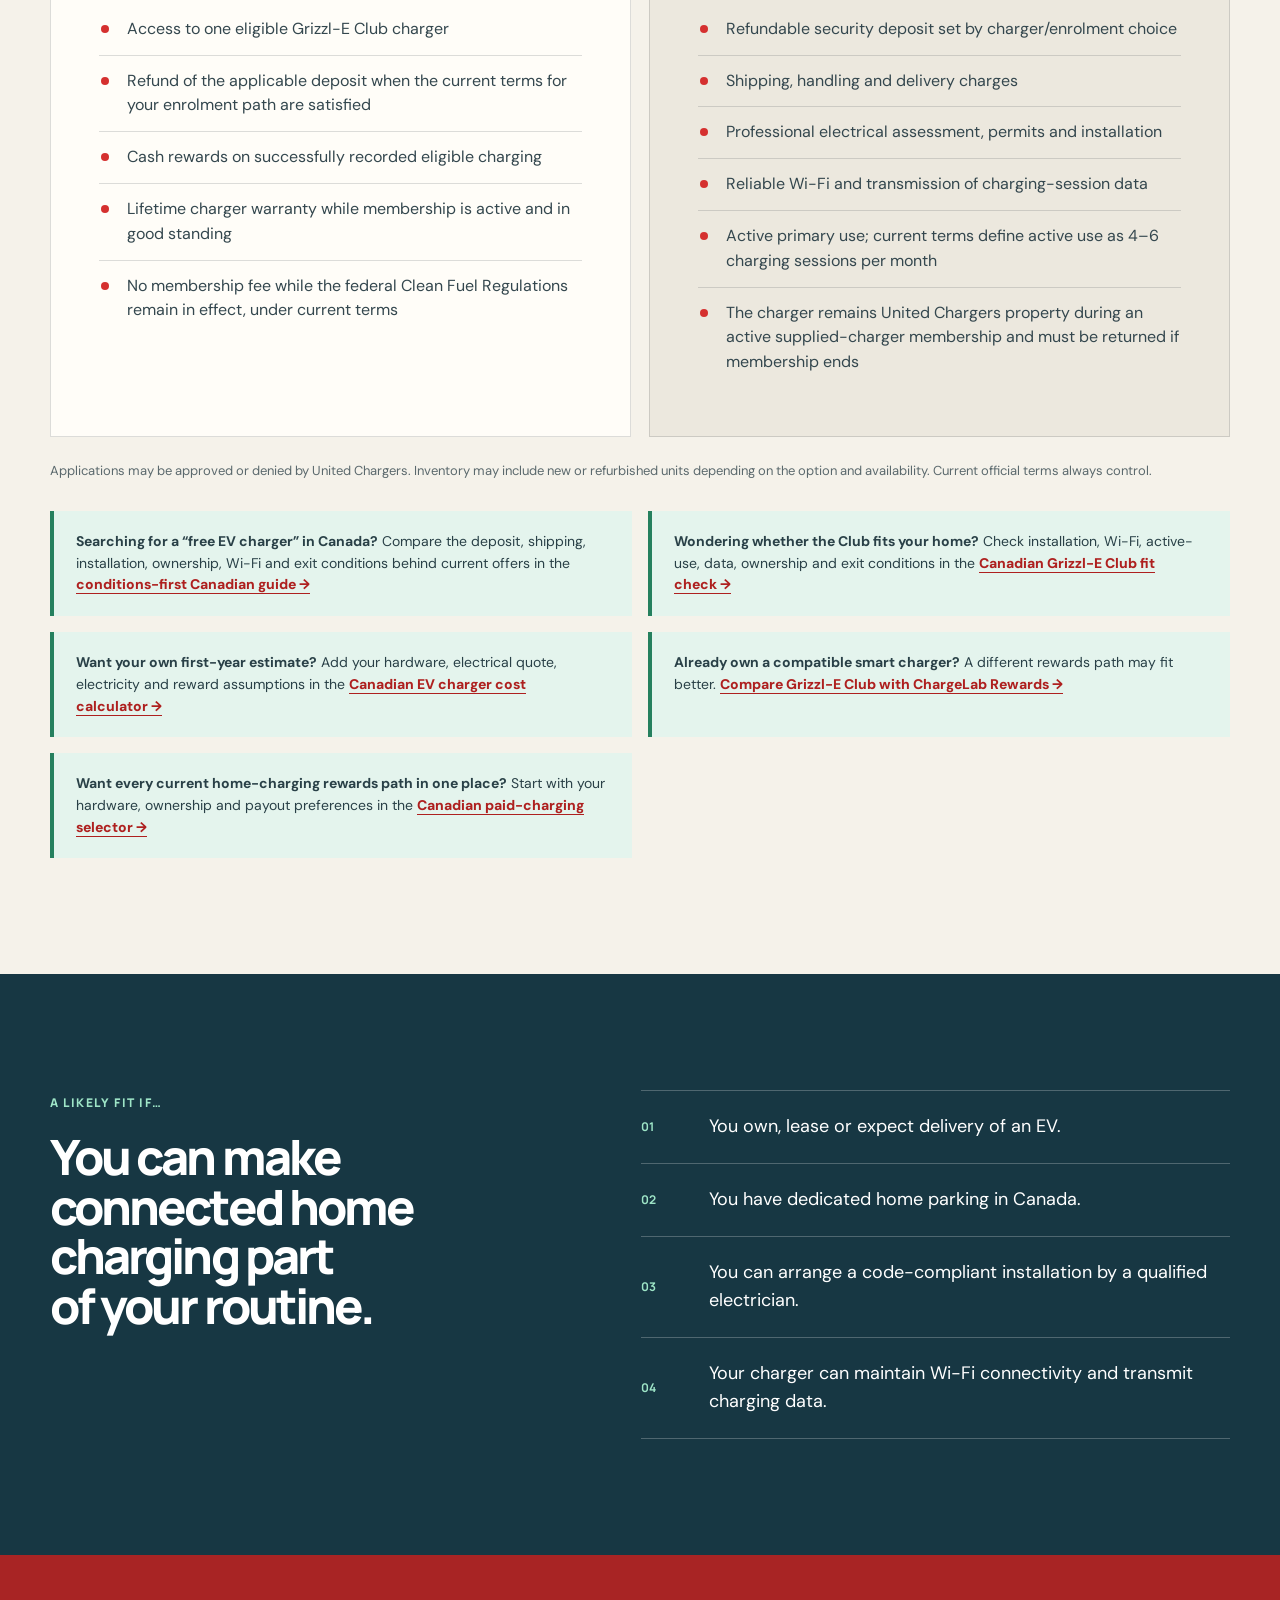
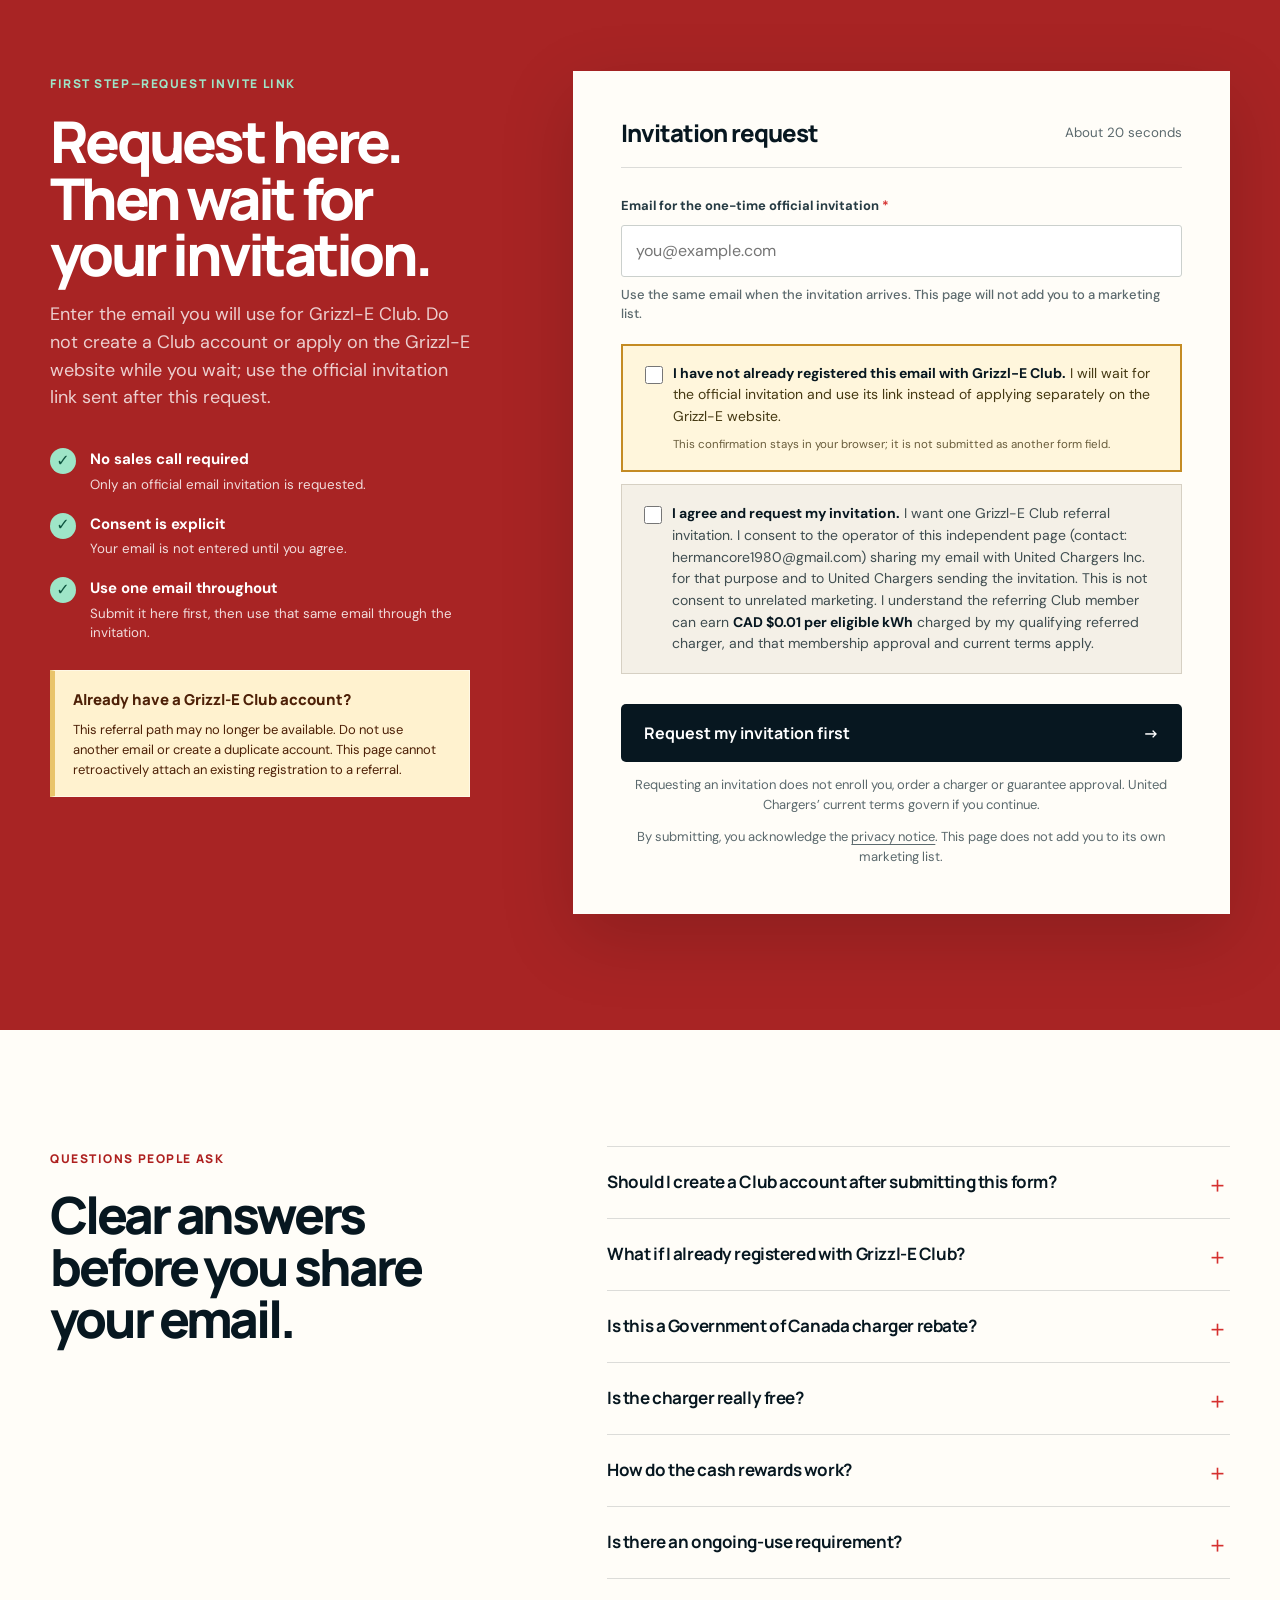
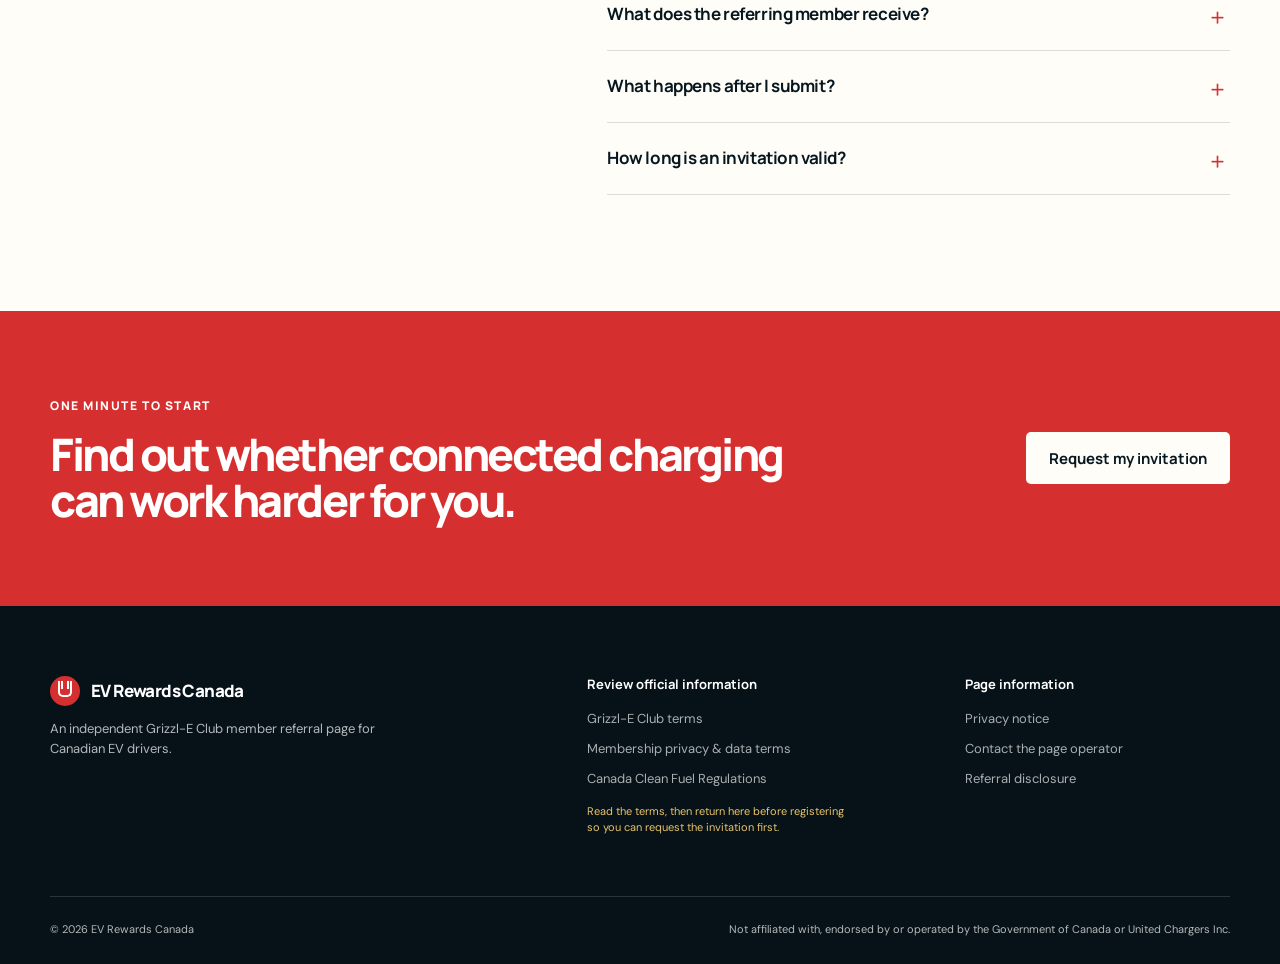
==== commit eda01ec5: "Add Canadian home charging rewards selector" ====
--- a/index.html
+++ b/index.html
@@ -28,7 +28,7 @@
   <link rel="preconnect" href="https://fonts.googleapis.com">
   <link rel="preconnect" href="https://fonts.gstatic.com" crossorigin>
   <link href="https://fonts.googleapis.com/css2?family=DM+Sans:wght@400;500;600;700&family=Manrope:wght@500;600;700;800&display=swap" rel="stylesheet">
-  <link rel="stylesheet" href="styles.css?v=20260820-2">
+  <link rel="stylesheet" href="styles.css?v=20260820-3">
 </head>
 <body>
   <a class="skip-link" href="#main">Skip to main content</a>
@@ -197,7 +197,8 @@
           <p class="comparison-promo reveal"><strong>Wondering whether the Club fits your home?</strong> Check installation, Wi-Fi, active-use, data, ownership and exit conditions in the <a href="is-grizzl-e-club-worth-it-canada/">Canadian Grizzl-E Club fit check&nbsp;→</a></p>
           <p class="comparison-promo reveal"><strong>Want your own first-year estimate?</strong> Add your hardware, electrical quote, electricity and reward assumptions in the <a href="ev-charger-cost-calculator-canada/">Canadian EV charger cost calculator&nbsp;→</a></p>
           <p class="comparison-promo reveal"><strong>Already own a compatible smart charger?</strong> A different rewards path may fit better. <a href="grizzle-club-vs-chargelab-rewards-canada/">Compare Grizzl-E Club with ChargeLab Rewards&nbsp;→</a></p>
-        </nav>
+          <p class="comparison-promo reveal"><strong>Want every current home-charging rewards path in one place?</strong> Start with your hardware, ownership and payout preferences in the <a href="get-paid-to-charge-ev-canada/">Canadian paid-charging selector&nbsp;→</a></p>
+          </nav>
       </div>
     </section>
 
@@ -376,7 +377,7 @@
   </footer>
 
   <div class="mobile-cta" aria-hidden="false"><a class="button button-primary" href="#request">Request my invitation</a></div>
-  <script src="analytics.js?v=20260820-2"></script>
+  <script src="analytics.js?v=20260820-3"></script>
   <script src="script.js?v=20260820-1" defer></script>
 </body>
 </html>
--- a/styles.css
+++ b/styles.css
@@ -804,12 +804,54 @@
 .invitation-sequence p { margin: 0; color: #334950; font-size: 15px; line-height: 1.65; }
 .free-faq { background: var(--white); }
 
+/* Charger-first paid home-charging selector */
+.paid-charging-page { padding: 0; background: var(--paper); }
+.paid-charging-hero { overflow: hidden; }
+.paid-charging-hero::before { width: 760px; height: 760px; right: -245px; top: -370px; background: radial-gradient(circle, rgba(69,197,150,.2), transparent 68%); }
+.reward-selector { padding: 108px 0; color: white; background: #173743; }
+.reward-selector .section-heading h2 { color: white; }
+.reward-selector .section-heading > p { color: rgba(255,255,255,.7); }
+.reward-selector-grid { display: grid; grid-template-columns: repeat(3,1fr); margin-top: 55px; border-top: 1px solid rgba(255,255,255,.22); border-left: 1px solid rgba(255,255,255,.22); }
+.reward-selector-grid article { display: flex; min-height: 405px; flex-direction: column; padding: 38px 32px; border-right: 1px solid rgba(255,255,255,.22); border-bottom: 1px solid rgba(255,255,255,.22); }
+.reward-selector-grid article > span { color: var(--mint); font: 800 11px/1.4 "Manrope",sans-serif; letter-spacing: .06em; text-transform: uppercase; }
+.reward-selector-grid h3 { margin: 29px 0 14px; font: 800 25px/1.12 "Manrope",sans-serif; letter-spacing: -.04em; }
+.reward-selector-grid p { margin: 0 0 28px; color: rgba(255,255,255,.72); font-size: 14px; line-height: 1.67; }
+.reward-selector-grid .button { width: 100%; margin-top: auto; text-align: center; }
+.reward-selector-grid small { margin-top: 15px; color: rgba(255,255,255,.76); font-size: 12px; line-height: 1.5; }
+.selector-exit { display: grid; grid-template-columns: .55fr 1.45fr; gap: 30px; margin-top: 34px; padding: 25px 28px; border: 1px solid rgba(255,255,255,.22); background: rgba(7,23,32,.22); }
+.selector-exit strong { color: var(--mint); font: 800 16px/1.35 "Manrope",sans-serif; }
+.selector-exit p { margin: 0; color: rgba(255,255,255,.72); font-size: 14px; line-height: 1.65; }
+.reward-comparison { padding: 108px 0; background: var(--paper); }
+.reward-comparison-table { min-width: 1180px; }
+.reward-comparison-table thead th:first-child, .reward-comparison-table tbody th { width: 16%; }
+.reward-comparison-table td { width: 28%; }
+.future-rate-note { margin-top: 32px; padding: 28px 30px; border-left: 4px solid #25805e; background: #e4f4ed; }
+.future-rate-note strong { color: #173f34; font: 800 18px/1.35 "Manrope",sans-serif; }
+.future-rate-note p { margin: 9px 0 0; color: #31544a; font-size: 14px; line-height: 1.68; }
+.credit-framework-section { padding: 108px 0; color: white; background: var(--ink); }
+.credit-framework-layout { display: grid; grid-template-columns: .72fr 1.28fr; gap: clamp(55px,9vw,135px); align-items: start; }
+.credit-framework-section h2 { margin: 18px 0 0; color: white; font: 800 clamp(2.4rem,4.2vw,4.4rem)/1.02 "Manrope",sans-serif; letter-spacing: -.058em; text-wrap: balance; }
+.credit-framework-copy { padding-top: 38px; border-top: 1px solid rgba(255,255,255,.21); }
+.credit-framework-copy > p { margin: 0 0 25px; color: rgba(255,255,255,.76); font-size: 17px; line-height: 1.75; }
+.credit-framework-copy > p strong { color: white; }
+.data-choice-grid { display: grid; grid-template-columns: repeat(3,1fr); margin-top: 38px; border-top: 1px solid rgba(255,255,255,.2); border-left: 1px solid rgba(255,255,255,.2); }
+.data-choice-grid > div { padding: 28px 24px; border-right: 1px solid rgba(255,255,255,.2); border-bottom: 1px solid rgba(255,255,255,.2); }
+.data-choice-grid strong { color: var(--mint); font: 800 14px/1.35 "Manrope",sans-serif; }
+.data-choice-grid p { margin: 11px 0 0; color: rgba(255,255,255,.68); font-size: 13px; line-height: 1.62; }
+.paid-invitation-sequence { background: var(--white); }
+.paid-invitation-sequence .button { margin-top: 30px; }
+.paid-charging-faq { background: var(--paper); }
+
 @media (max-width: 980px) {
   .meaning-grid { grid-template-columns: 1fr; }
   .meaning-grid article { min-height: 0; }
   .real-cost-layout, .private-program-layout, .invitation-sequence-layout { grid-template-columns: 1fr; }
   .path-grid { grid-template-columns: 1fr; }
   .path-grid article { min-height: 0; }
+  .reward-selector-grid { grid-template-columns: 1fr; }
+  .reward-selector-grid article { min-height: 0; }
+  .credit-framework-layout { grid-template-columns: 1fr; }
+  .reward-comparison .swipe-note { display: flex; justify-content: space-between; gap: 15px; margin: 34px 0 10px; color: var(--red-dark); font: 800 12px/1.3 "Manrope",sans-serif; letter-spacing: .02em; }
 }
 
 @media (max-width: 650px) {
@@ -825,4 +867,16 @@
   .cost-condition-grid > div { min-height: 0; }
   .private-program-copy { padding-top: 30px; }
   .invitation-sequence li { grid-template-columns: 34px 1fr; }
-}
+  .paid-charging-page { padding-bottom: 0; }
+  .paid-charging-page .disclosure-bar { font-size: 13px; line-height: 1.45; }
+  .paid-charging-page .disclosure-inner { display: block; padding: 8px 0; }
+  .paid-charging-page .disclosure-inner a { display: inline-block; margin-top: 6px; }
+  .reward-selector, .reward-comparison, .credit-framework-section { padding: 78px 0; }
+  .reward-selector-grid { grid-template-columns: 1fr; margin-top: 40px; }
+  .reward-selector-grid article { min-height: 0; padding: 31px 24px; }
+  .selector-exit { grid-template-columns: 1fr; gap: 9px; padding: 23px 21px; }
+  .credit-framework-layout { grid-template-columns: 1fr; }
+  .credit-framework-copy { padding-top: 30px; }
+  .data-choice-grid { grid-template-columns: 1fr; }
+  .future-rate-note { padding: 24px 21px; }
+}
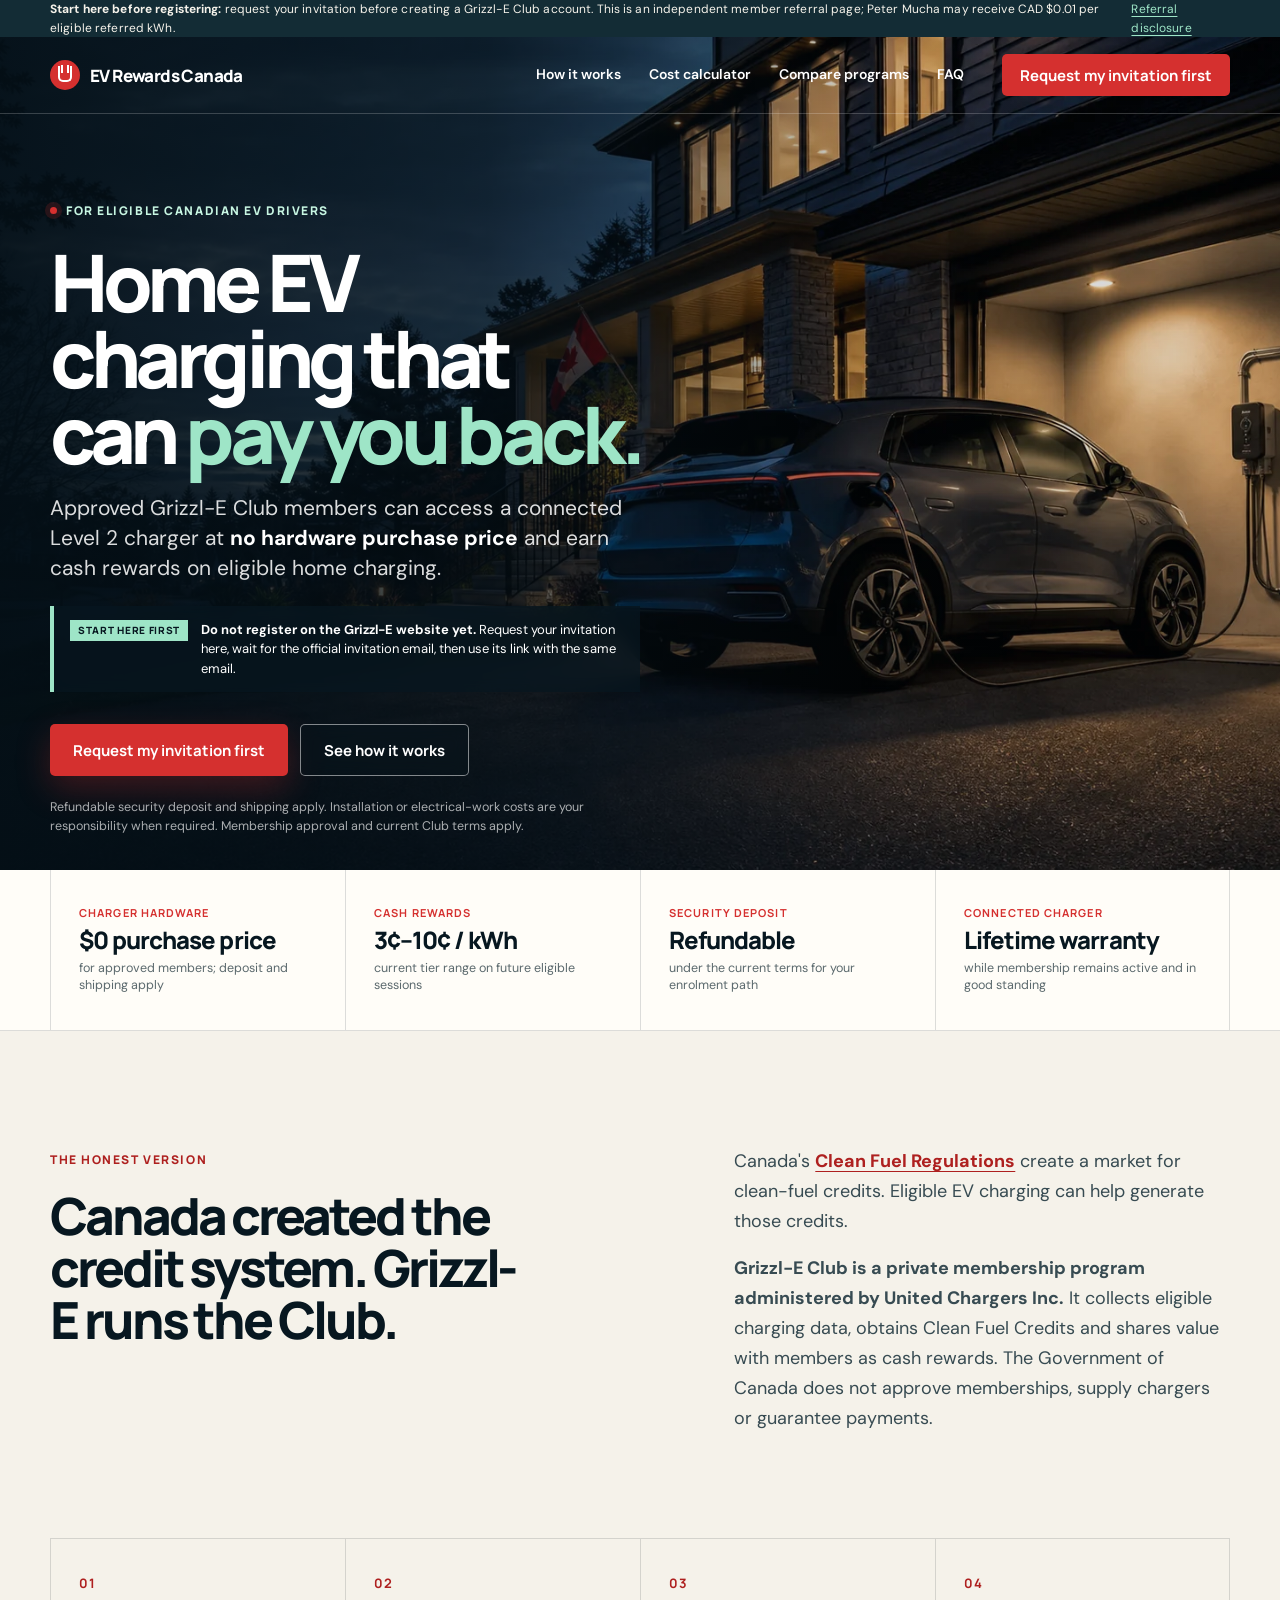
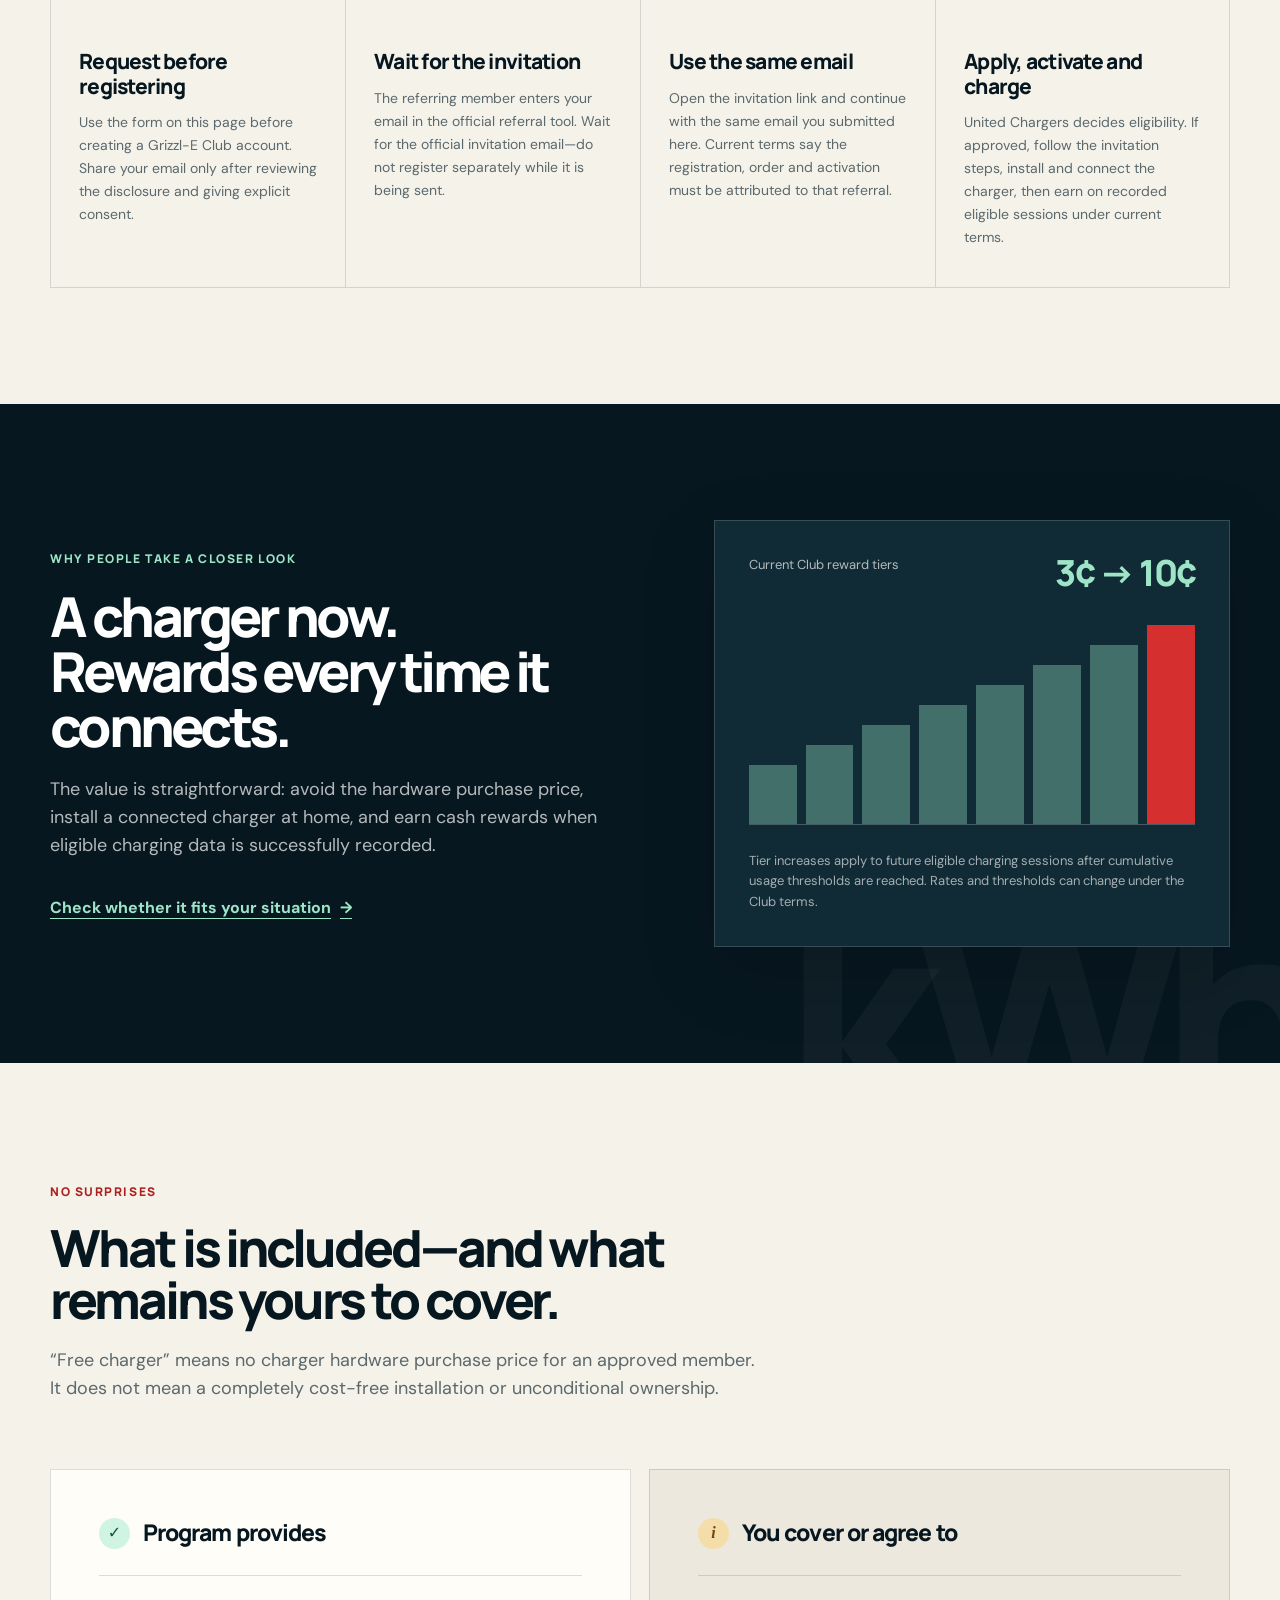
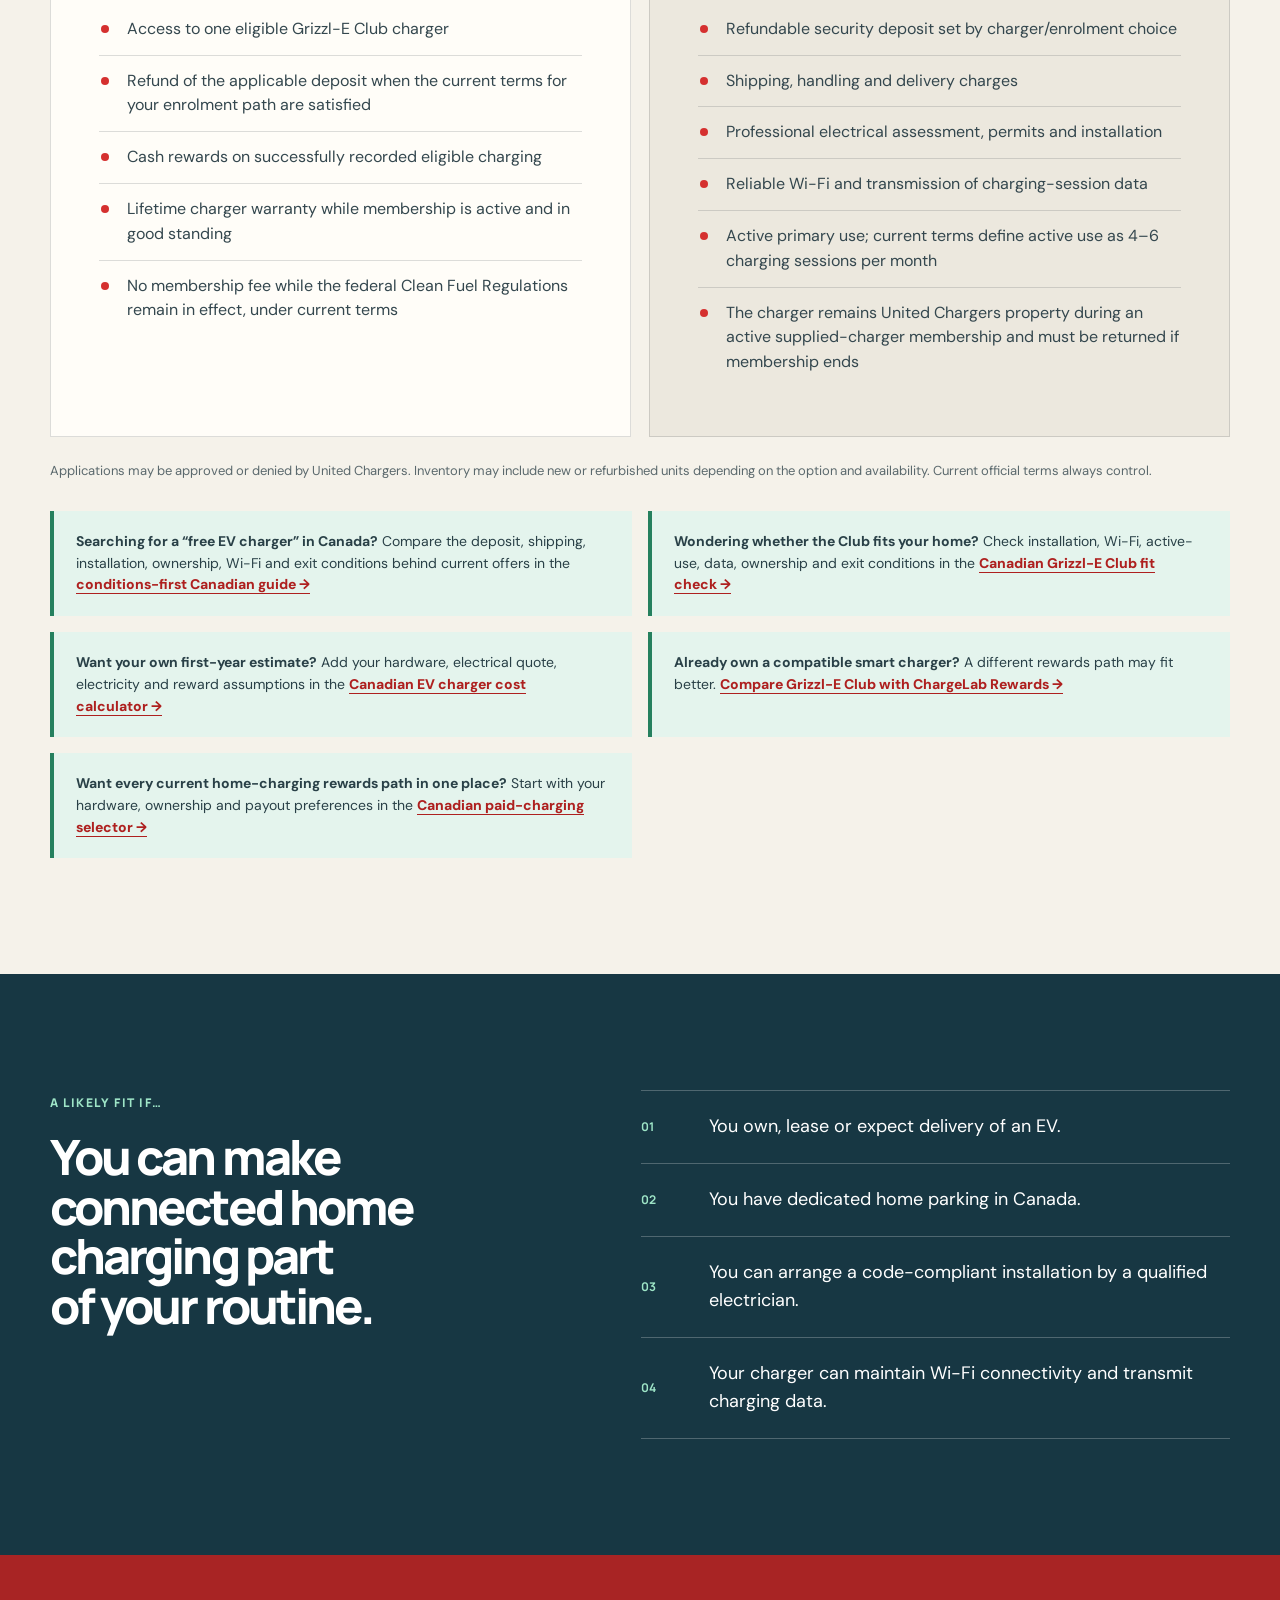
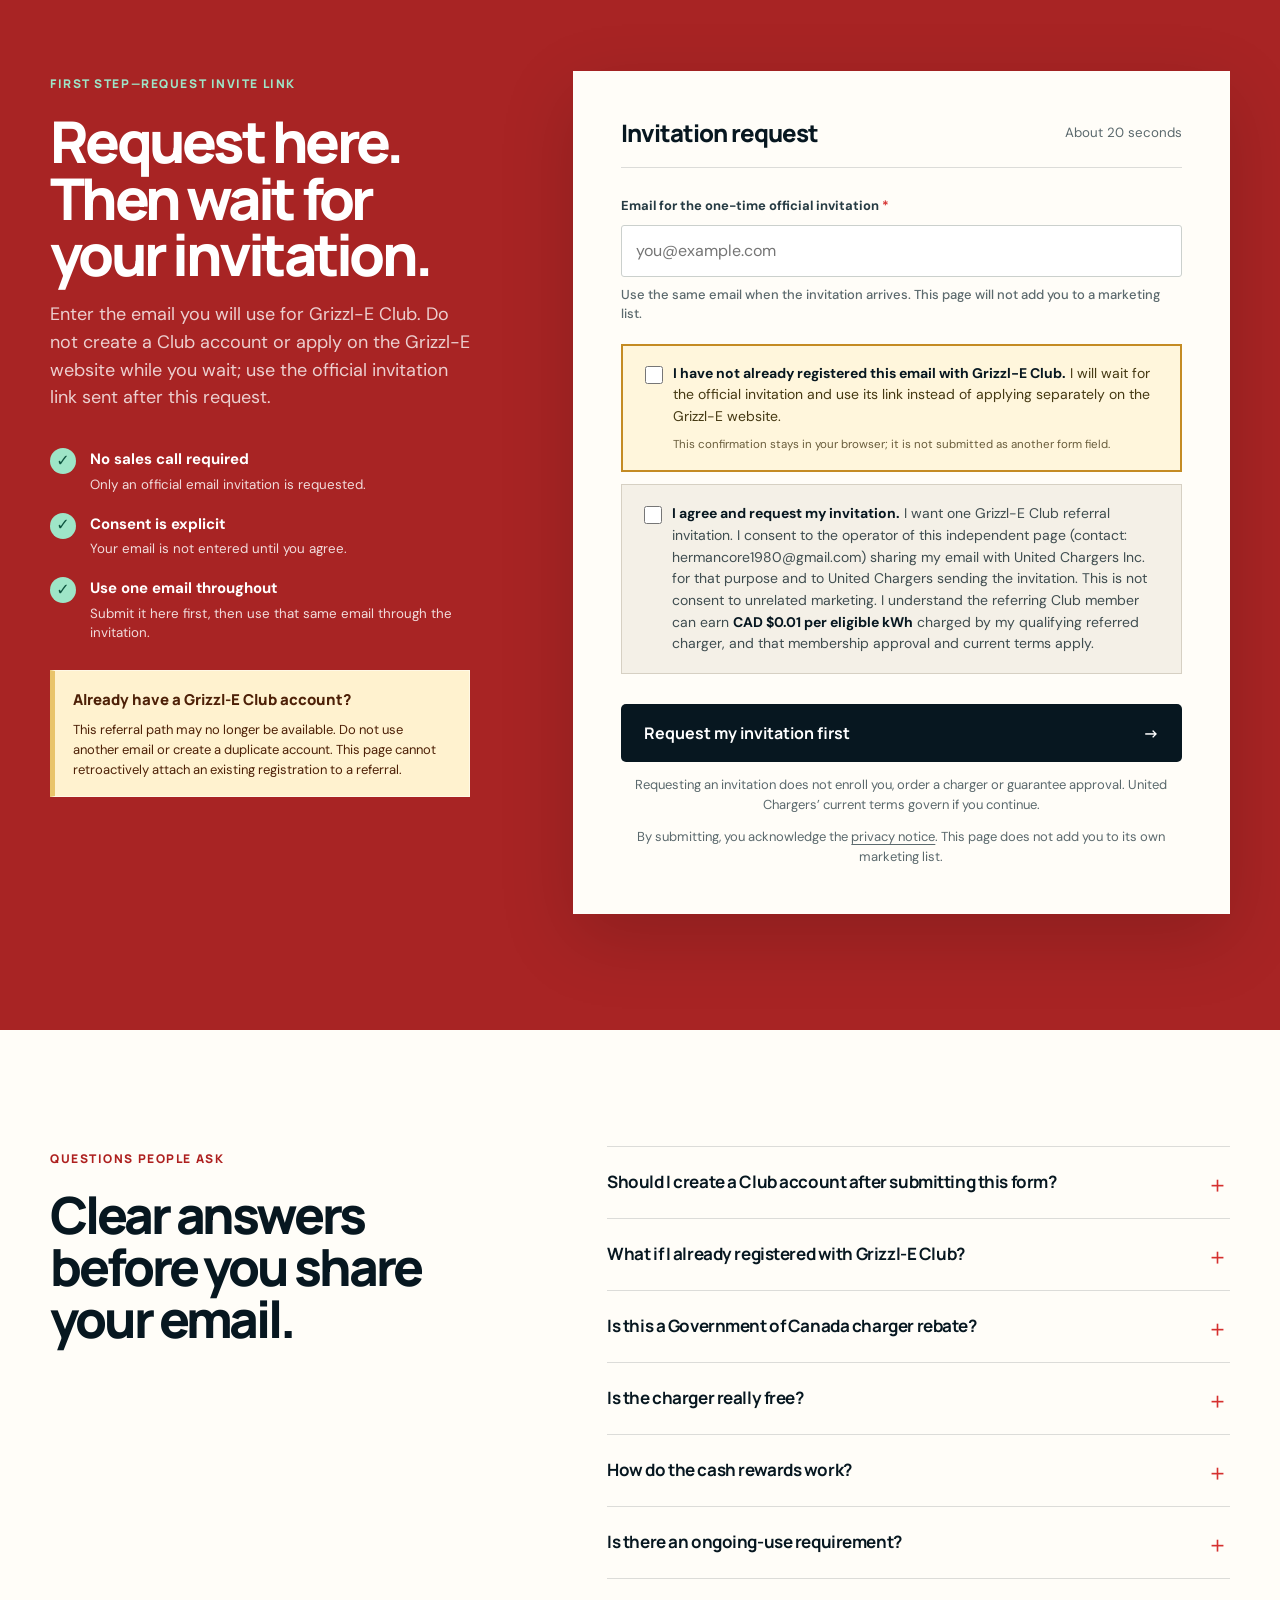
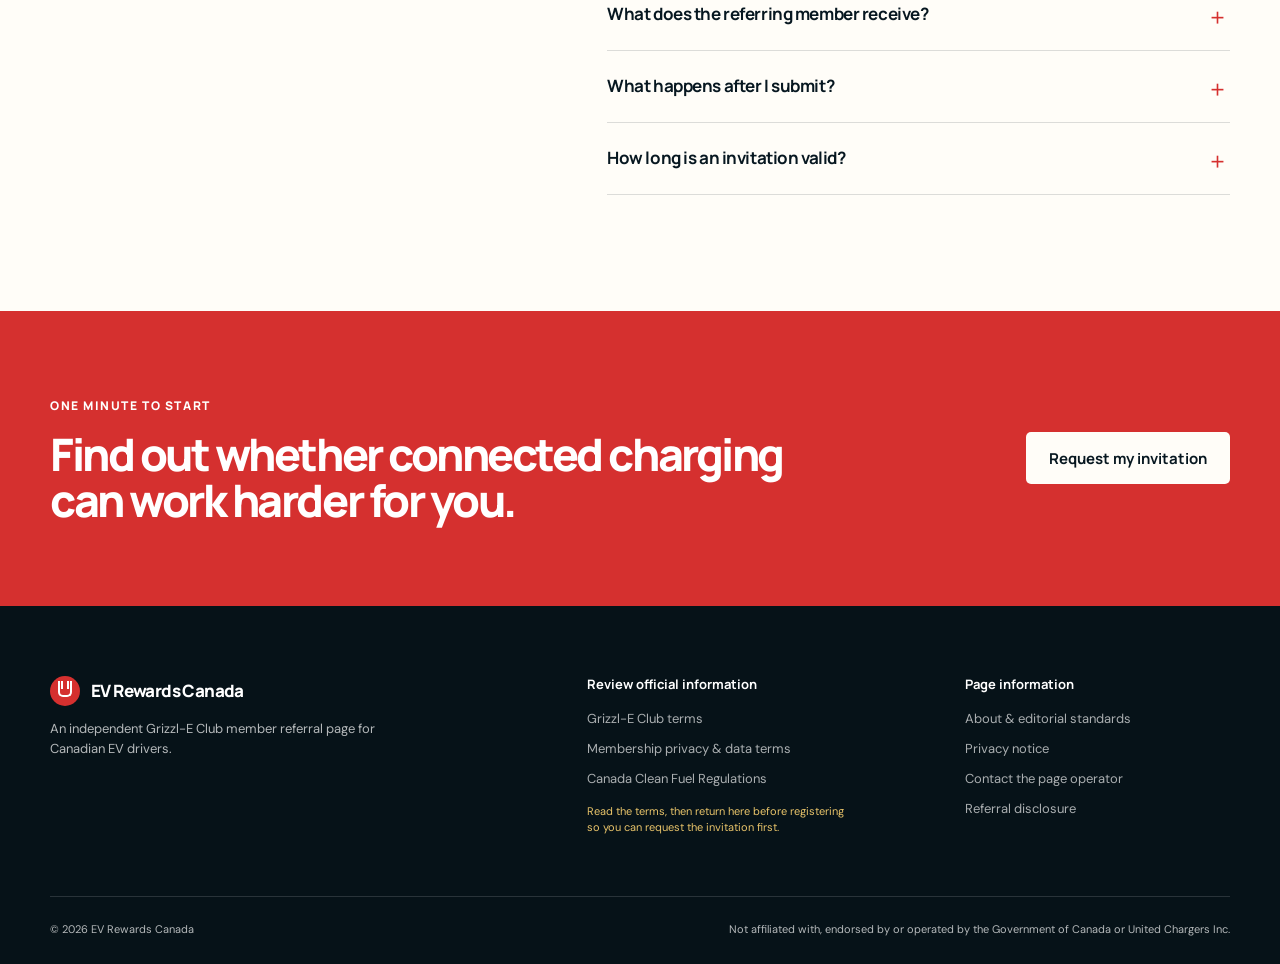
==== commit 156b164f: "[verified] Add About and editorial standards page" ====
--- a/index.html
+++ b/index.html
@@ -35,7 +35,7 @@
 
   <div class="disclosure-bar">
     <div class="wrap disclosure-inner">
-      <span><strong>Start here before registering:</strong> request your invitation before creating a Grizzl-E Club account. This is an independent member referral page; I may earn CAD $0.01 per eligible referred kWh.</span>
+      <span><strong>Start here before registering:</strong> request your invitation before creating a Grizzl-E Club account. This is an independent member referral page; Peter Mucha may receive CAD $0.01 per eligible referred kWh.</span>
       <a href="#referral-disclosure">Referral disclosure</a>
     </div>
   </div>
@@ -365,6 +365,7 @@
       </div>
       <div>
         <strong>Page information</strong>
+        <a href="about/">About &amp; editorial standards</a>
         <a href="privacy.html">Privacy notice</a>
         <a href="mailto:hermancore1980@gmail.com">Contact the page operator</a>
         <a href="#referral-disclosure">Referral disclosure</a>
@@ -377,7 +378,7 @@
   </footer>
 
   <div class="mobile-cta" aria-hidden="false"><a class="button button-primary" href="#request">Request my invitation</a></div>
-  <script src="analytics.js?v=20260820-3"></script>
+  <script src="analytics.js?v=20260822-1"></script>
   <script src="script.js?v=20260820-1" defer></script>
 </body>
 </html>
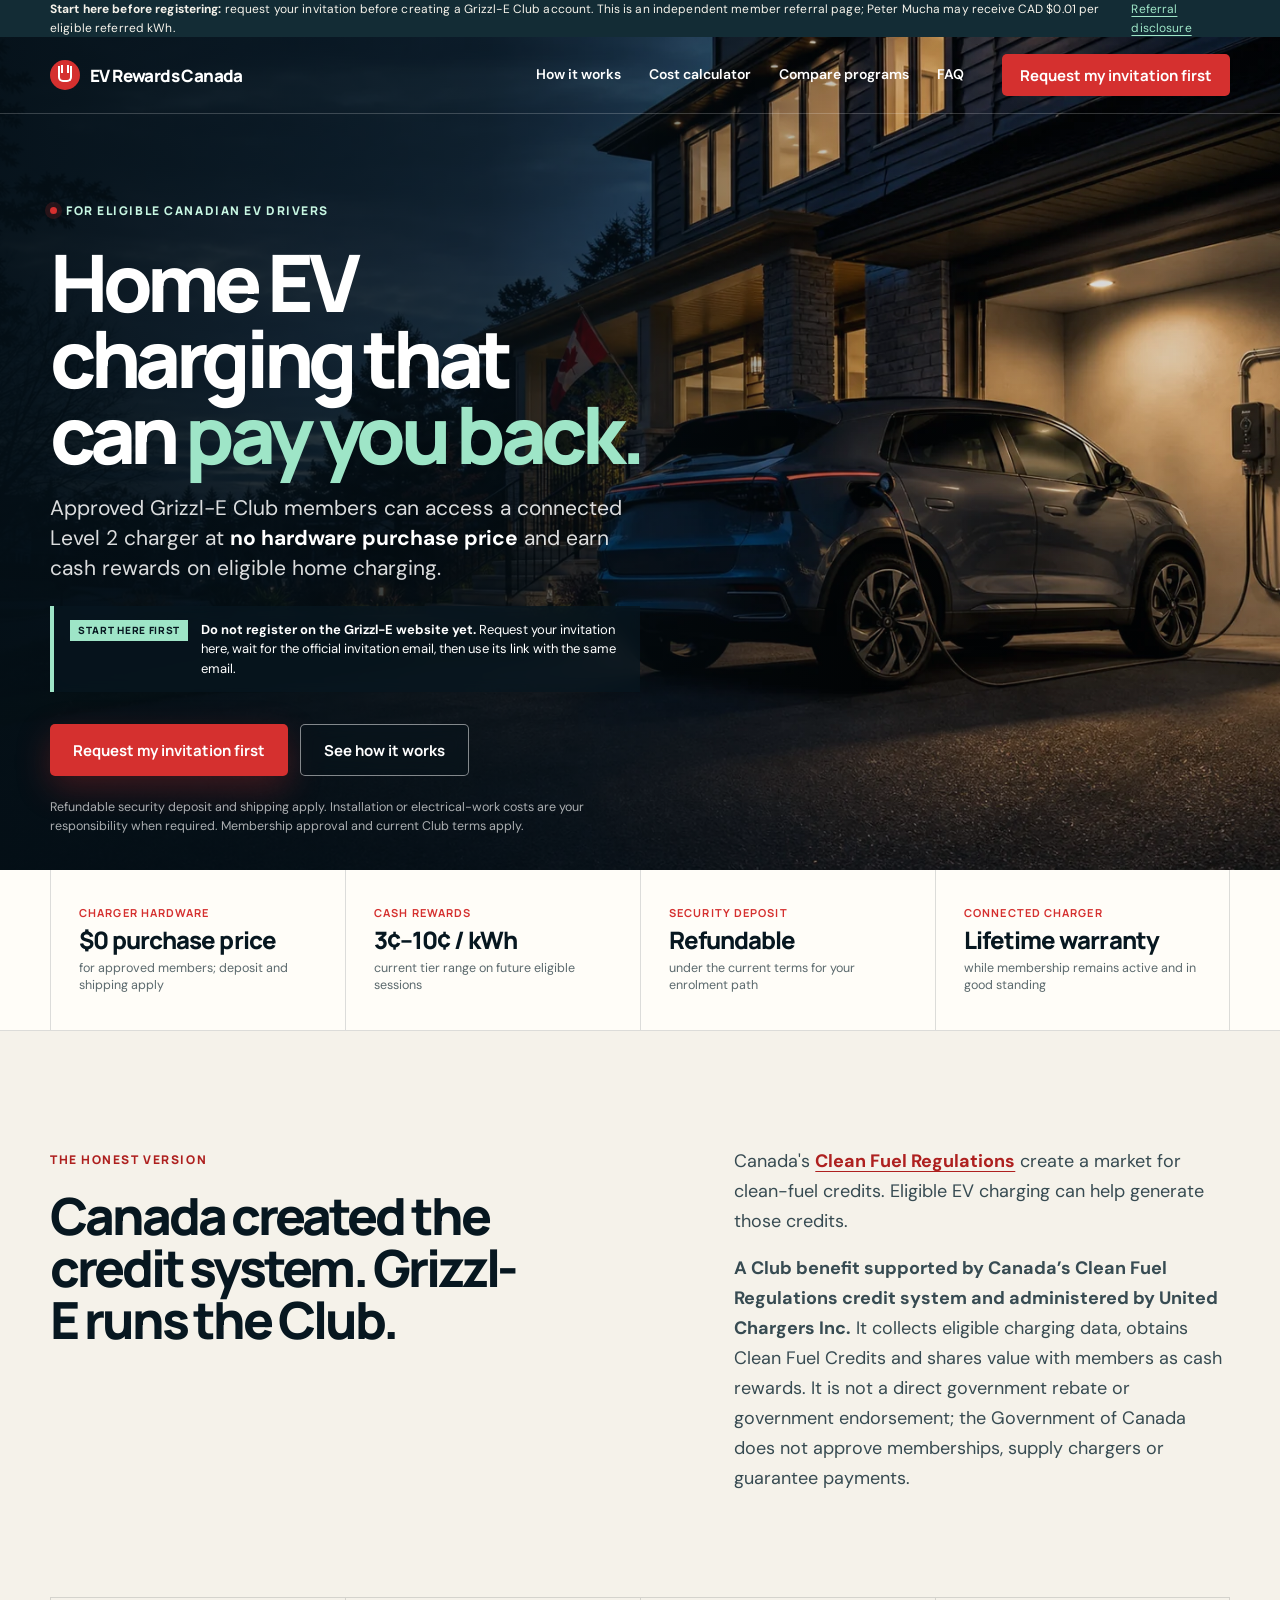
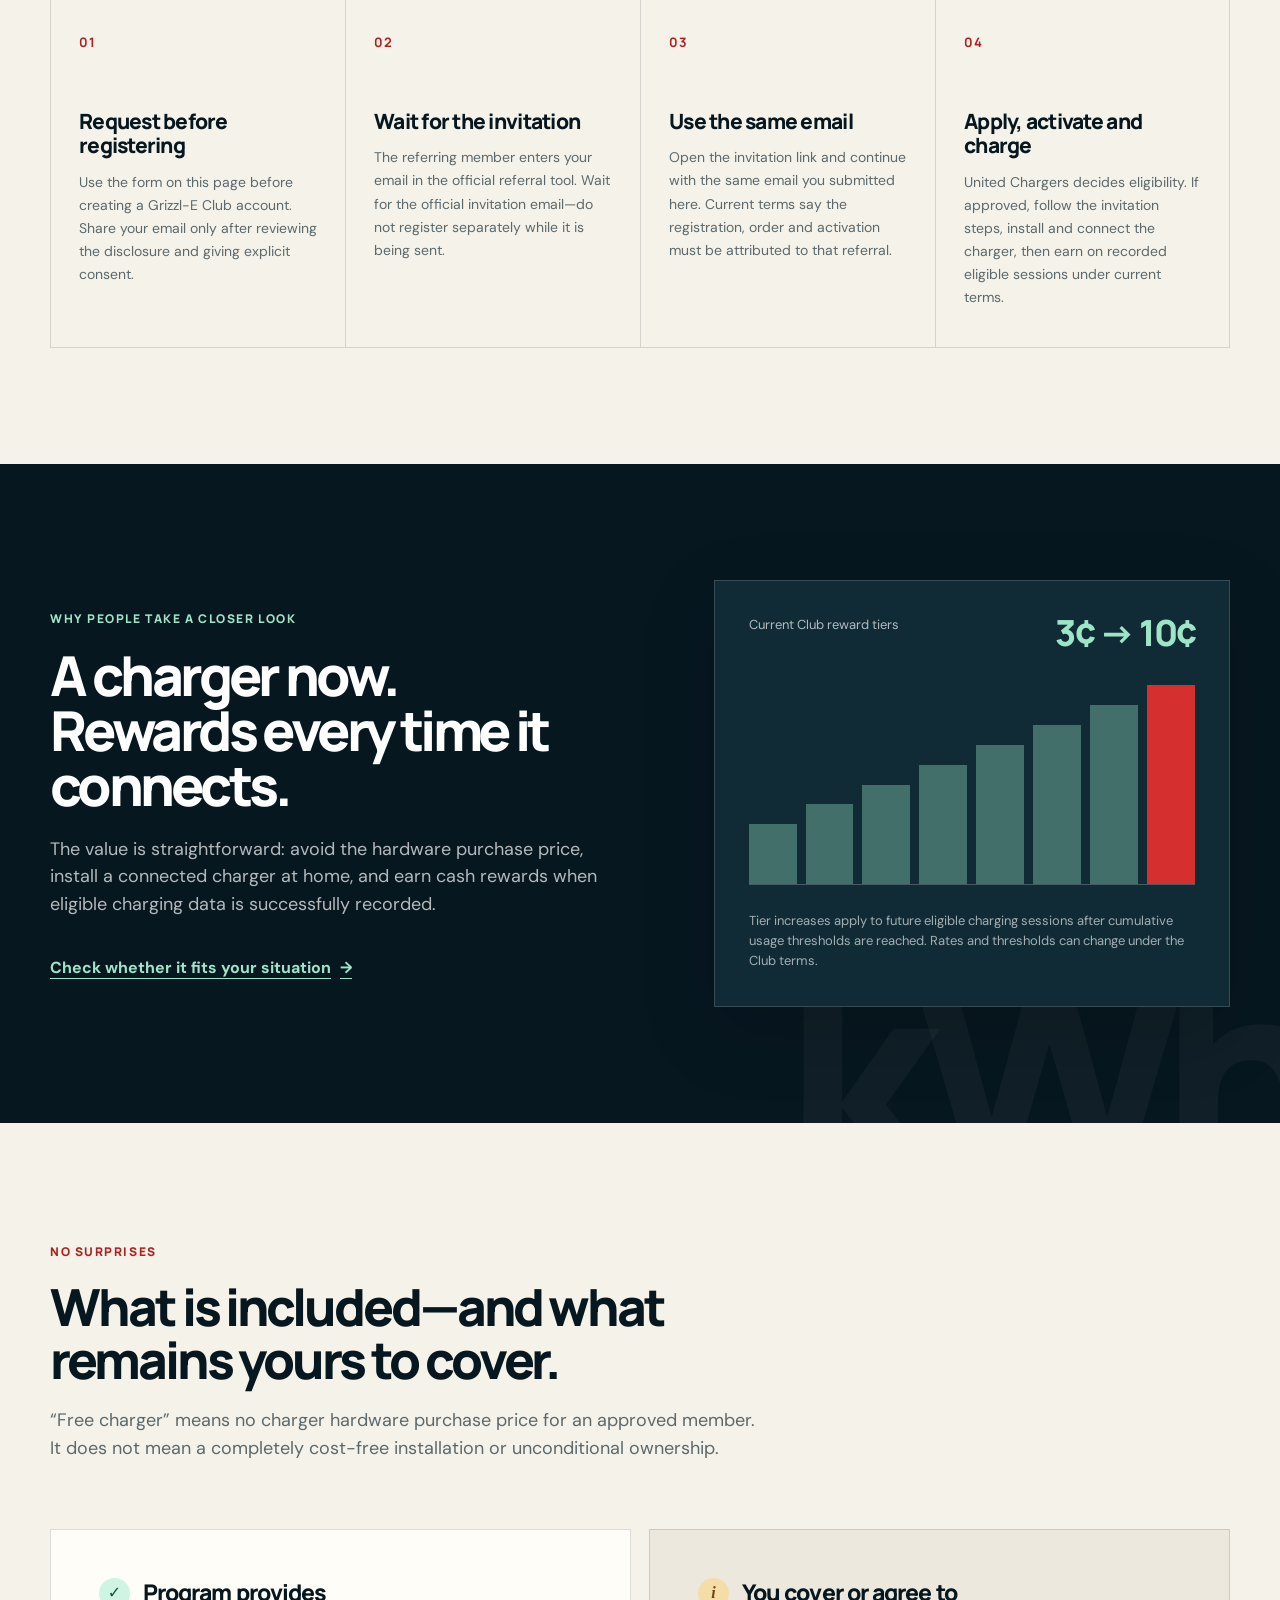
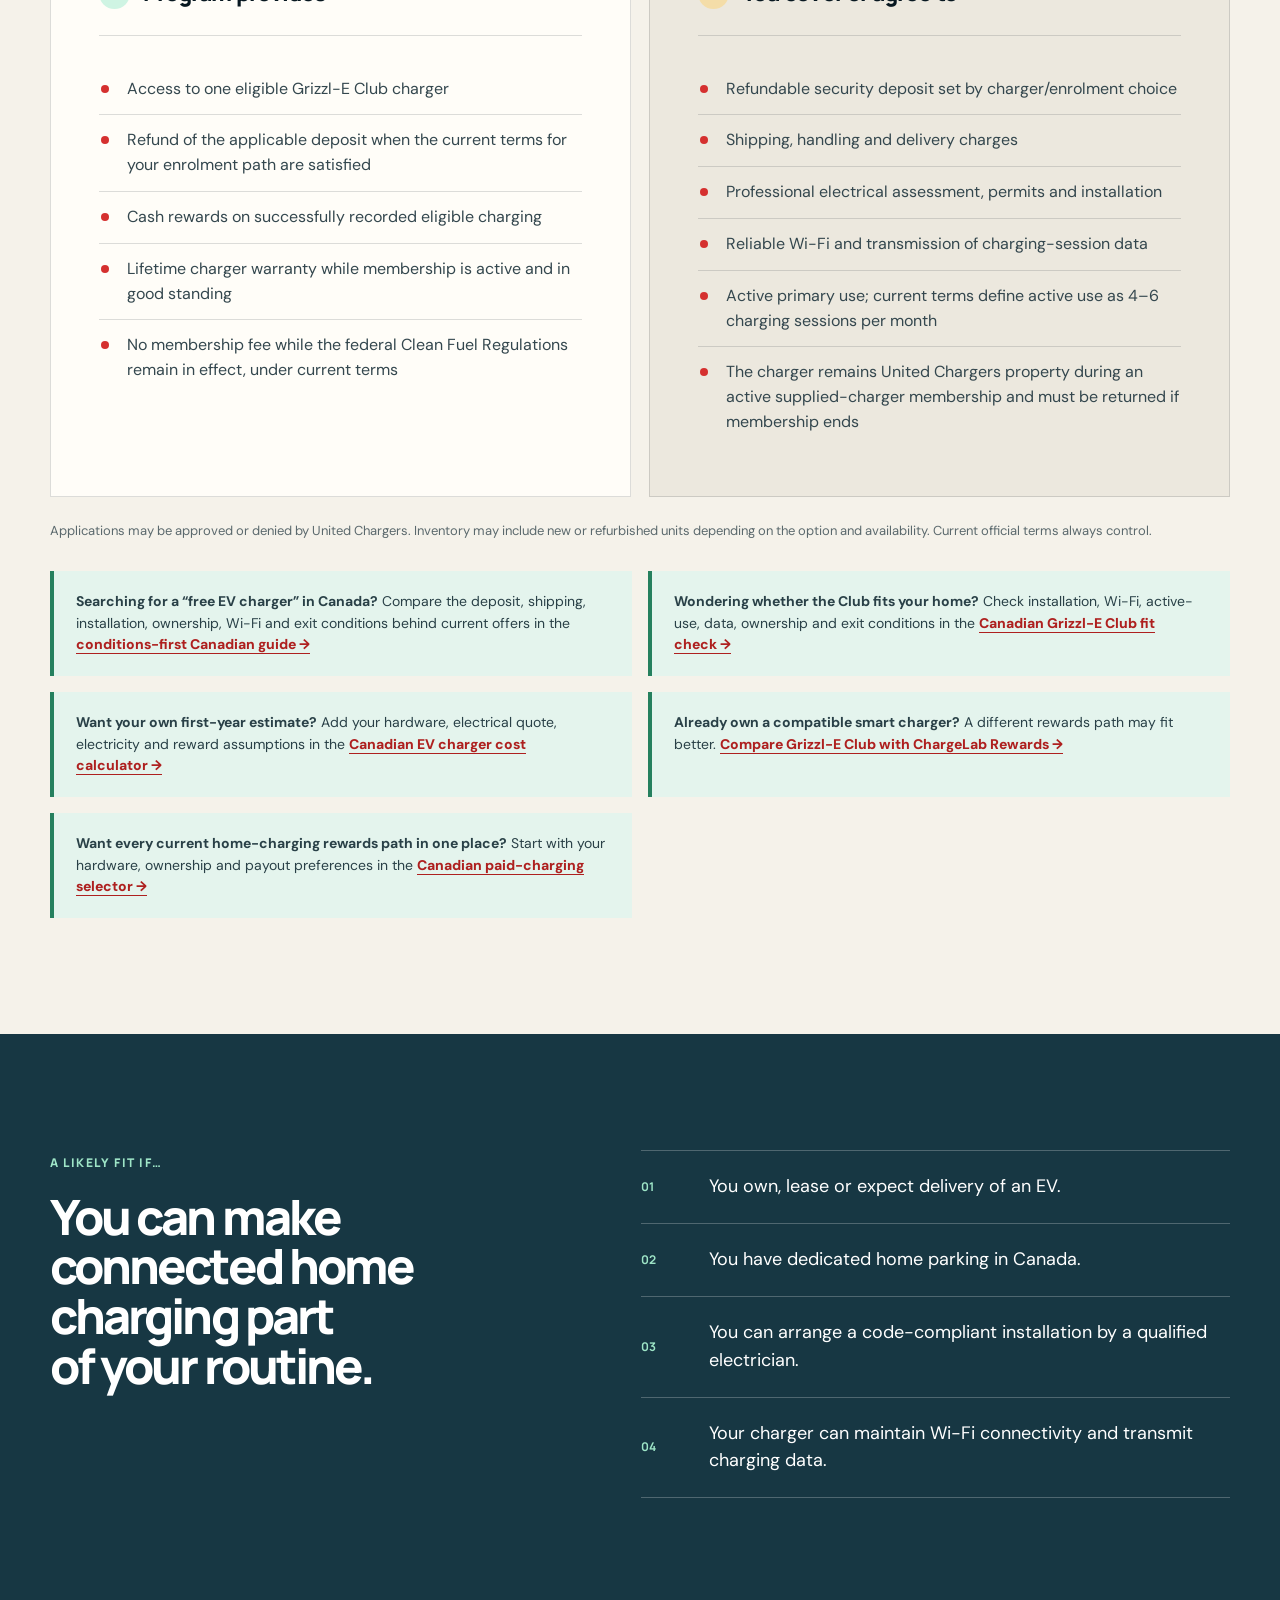
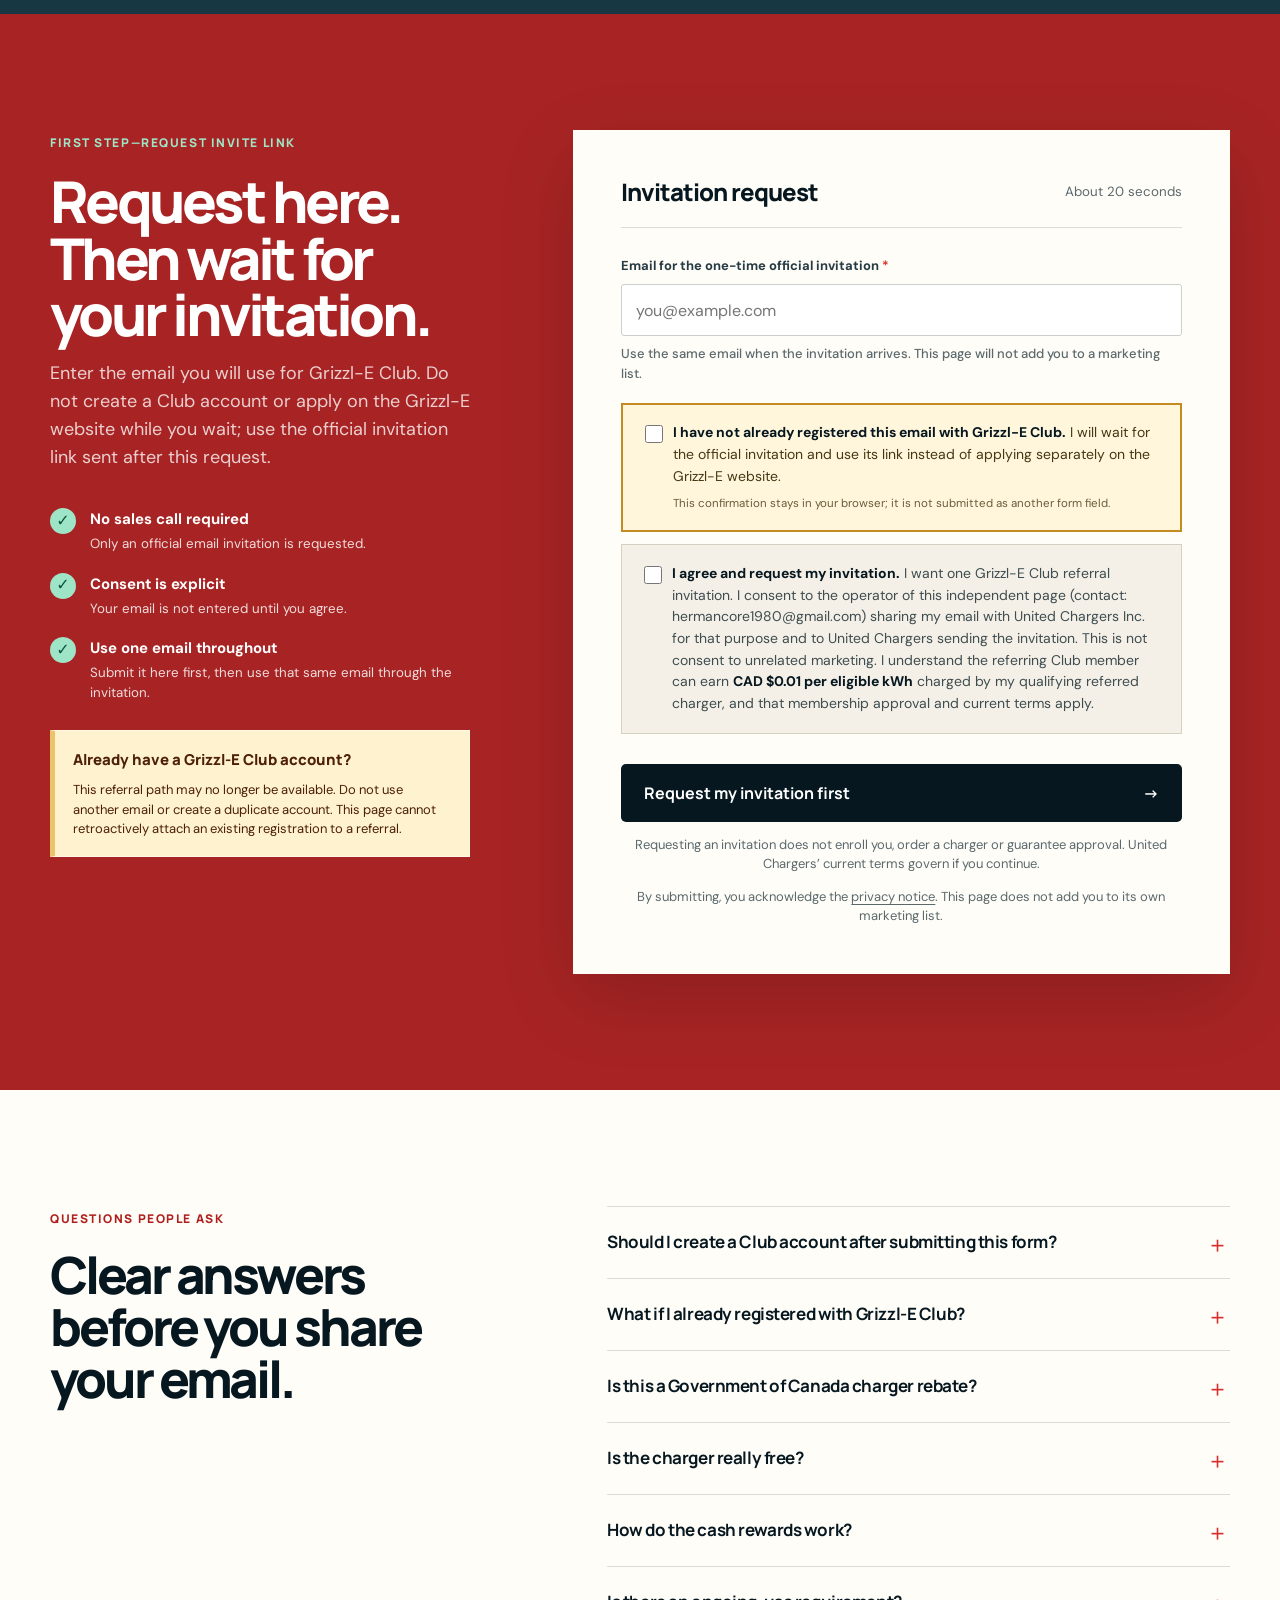
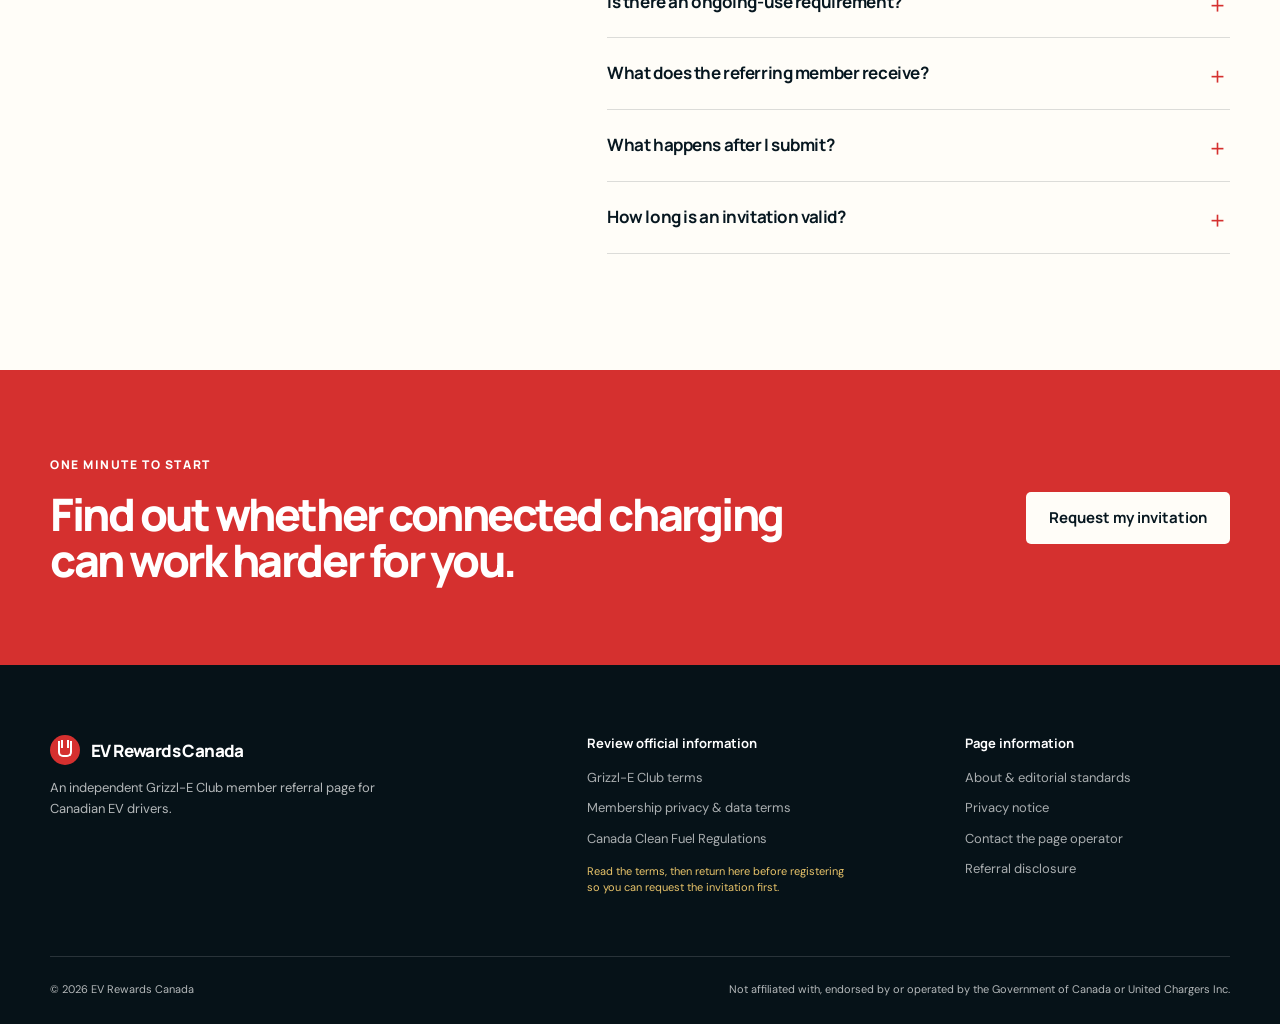
==== commit 898b88cb: "clarify Clean Fuel Regulations support" ====
--- a/index.html
+++ b/index.html
@@ -28,7 +28,7 @@
   <link rel="preconnect" href="https://fonts.googleapis.com">
   <link rel="preconnect" href="https://fonts.gstatic.com" crossorigin>
   <link href="https://fonts.googleapis.com/css2?family=DM+Sans:wght@400;500;600;700&family=Manrope:wght@500;600;700;800&display=swap" rel="stylesheet">
-  <link rel="stylesheet" href="styles.css?v=20260820-3">
+  <link rel="stylesheet" href="styles.css?v=20260823-1">
 </head>
 <body>
   <a class="skip-link" href="#main">Skip to main content</a>
@@ -111,7 +111,7 @@
         </div>
         <div class="intro-copy reveal">
           <p>Canada's <a href="https://www.canada.ca/en/environment-climate-change/services/managing-pollution/energy-production/fuel-regulations/clean-fuel-regulations/about.html" target="_blank" rel="noopener">Clean Fuel Regulations</a> create a market for clean-fuel credits. Eligible EV charging can help generate those credits.</p>
-          <p><strong>Grizzl-E Club is a private membership program administered by United Chargers Inc.</strong> It collects eligible charging data, obtains Clean Fuel Credits and shares value with members as cash rewards. The Government of Canada does not approve memberships, supply chargers or guarantee payments.</p>
+          <p><strong>A Club benefit supported by Canada’s Clean Fuel Regulations credit system and administered by United Chargers Inc.</strong> It collects eligible charging data, obtains Clean Fuel Credits and shares value with members as cash rewards. It is not a direct government rebate or government endorsement; the Government of Canada does not approve memberships, supply chargers or guarantee payments.</p>
         </div>
       </div>
 
@@ -312,7 +312,7 @@
           </details>
           <details>
             <summary>Is this a Government of Canada charger rebate?</summary>
-            <p>No. Grizzl-E Club is a private program run by United Chargers. Its cash-reward model uses Canada's Clean Fuel Regulations credit system, but the federal government does not approve members, supply chargers or guarantee Club rewards.</p>
+            <p>No. A Club benefit supported by Canada’s Clean Fuel Regulations credit system and administered by United Chargers. It is not a direct government rebate or government endorsement; the federal government does not approve members, supply chargers or guarantee Club rewards.</p>
           </details>
           <details>
             <summary>Is the charger really free?</summary>
@@ -378,7 +378,7 @@
   </footer>
 
   <div class="mobile-cta" aria-hidden="false"><a class="button button-primary" href="#request">Request my invitation</a></div>
-  <script src="analytics.js?v=20260822-1"></script>
-  <script src="script.js?v=20260820-1" defer></script>
+  <script src="analytics.js?v=20260823-1"></script>
+  <script src="script.js?v=20260902-1" defer></script>
 </body>
 </html>
--- a/styles.css
+++ b/styles.css
@@ -880,3 +880,41 @@
   .data-choice-grid { grid-template-columns: 1fr; }
   .future-rate-note { padding: 24px 21px; }
 }
+
+/* Quiet sitewide path to the free Grizzl-E charger offer */
+.free-charger-promo {
+  width: var(--wrap);
+  display: grid;
+  grid-template-columns: minmax(0,1.25fr) minmax(270px,.75fr);
+  gap: clamp(32px,6vw,80px);
+  align-items: center;
+  margin: 0 auto 96px;
+  padding: clamp(32px,5vw,58px);
+  color: white;
+  border-left: 6px solid var(--red);
+  background: #173743;
+  box-shadow: 0 20px 60px rgba(7,23,32,.14);
+}
+.free-charger-promo__copy > span {
+  display: block;
+  margin-bottom: 13px;
+  color: var(--mint);
+  font: 800 11px/1.2 "Manrope",sans-serif;
+  letter-spacing: .11em;
+  text-transform: uppercase;
+}
+.free-charger-promo__copy h2 {
+  margin: 0 0 13px;
+  color: white;
+  font: 800 clamp(2rem,3.6vw,3.65rem)/1 "Manrope",sans-serif;
+  letter-spacing: -.055em;
+}
+.free-charger-promo__copy p { margin: 0; color: rgba(255,255,255,.78); line-height: 1.65; }
+.free-charger-promo__copy small { display: block; margin-top: 14px; color: rgba(255,255,255,.62); line-height: 1.5; }
+.free-charger-promo__action { display: grid; gap: 13px; }
+.free-charger-promo__action .button { width: 100%; min-height: 58px; padding: 14px 22px; text-align: center; line-height: 1.35; }
+.free-charger-promo__action small { color: rgba(255,255,255,.67); font-size: 12px; line-height: 1.5; text-align: center; }
+
+@media (max-width: 760px) {
+  .free-charger-promo { grid-template-columns: 1fr; margin-bottom: 68px; padding: 30px 24px; }
+}
